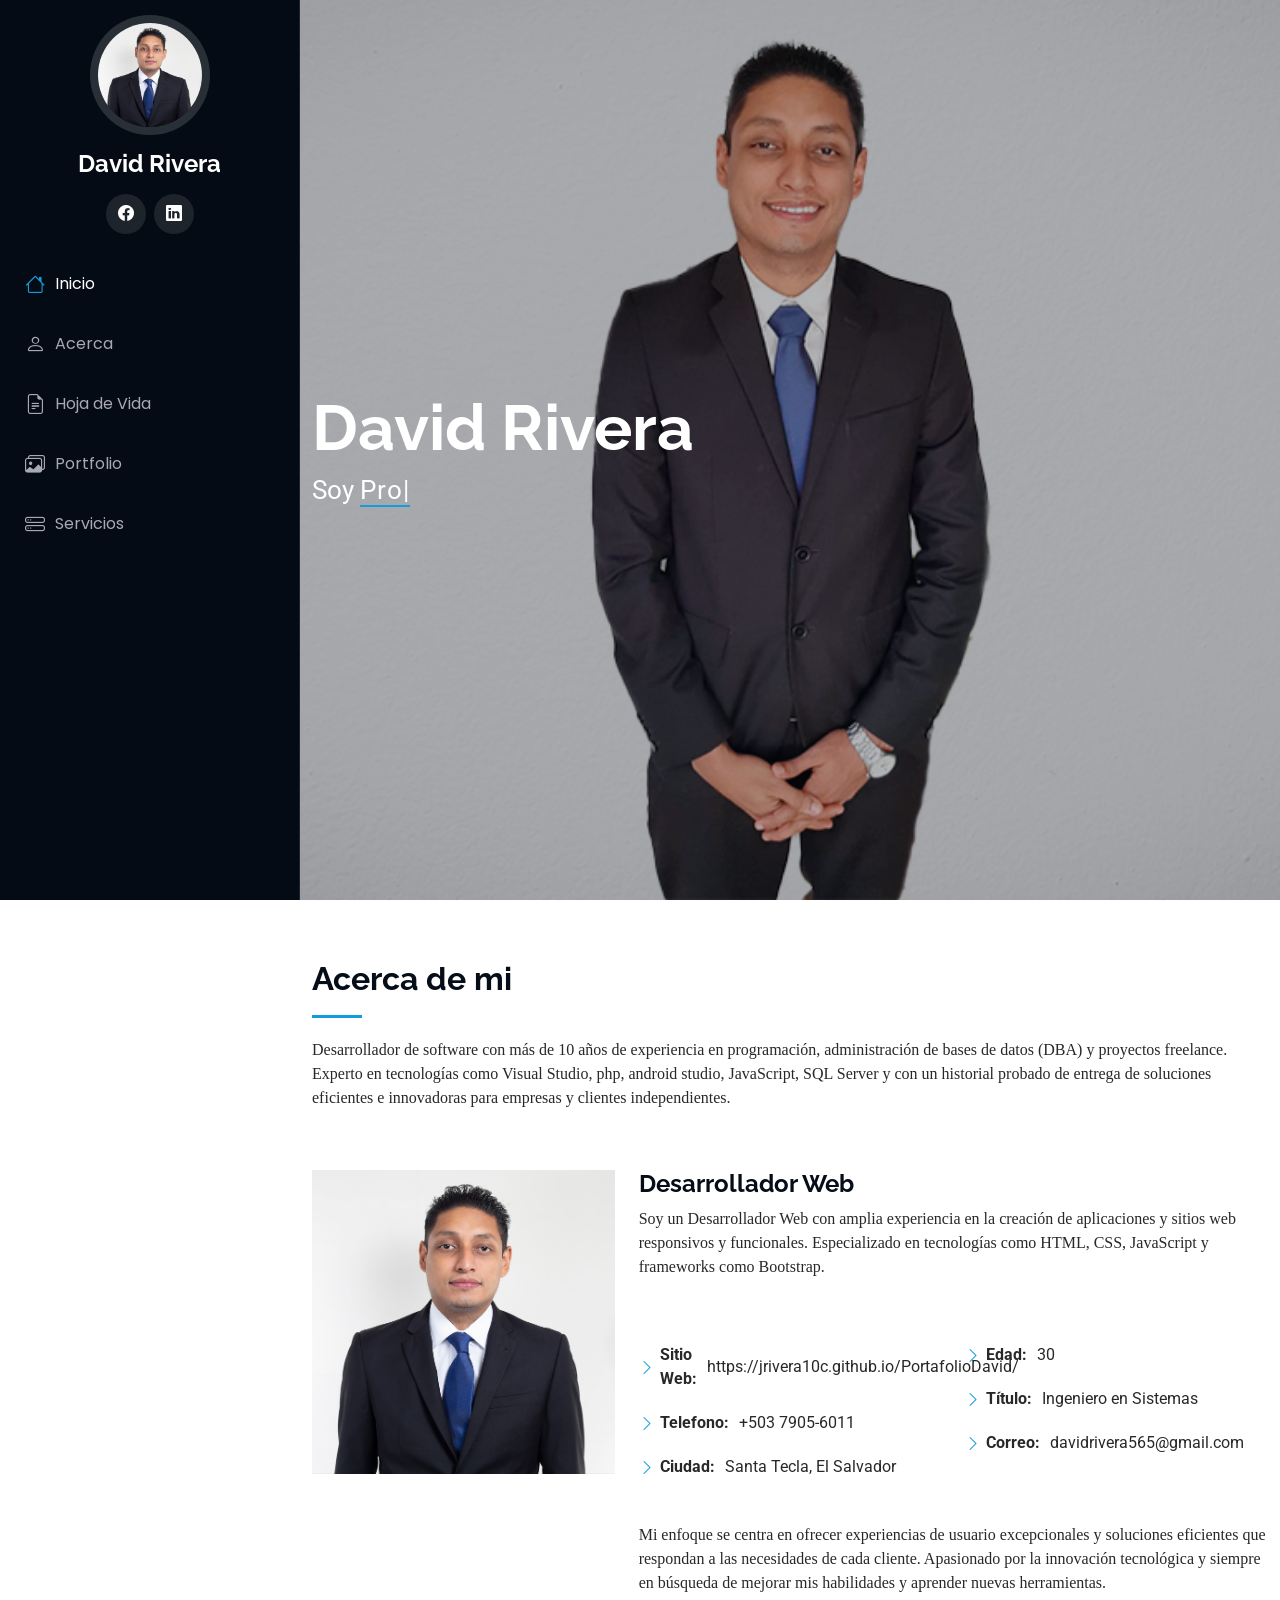
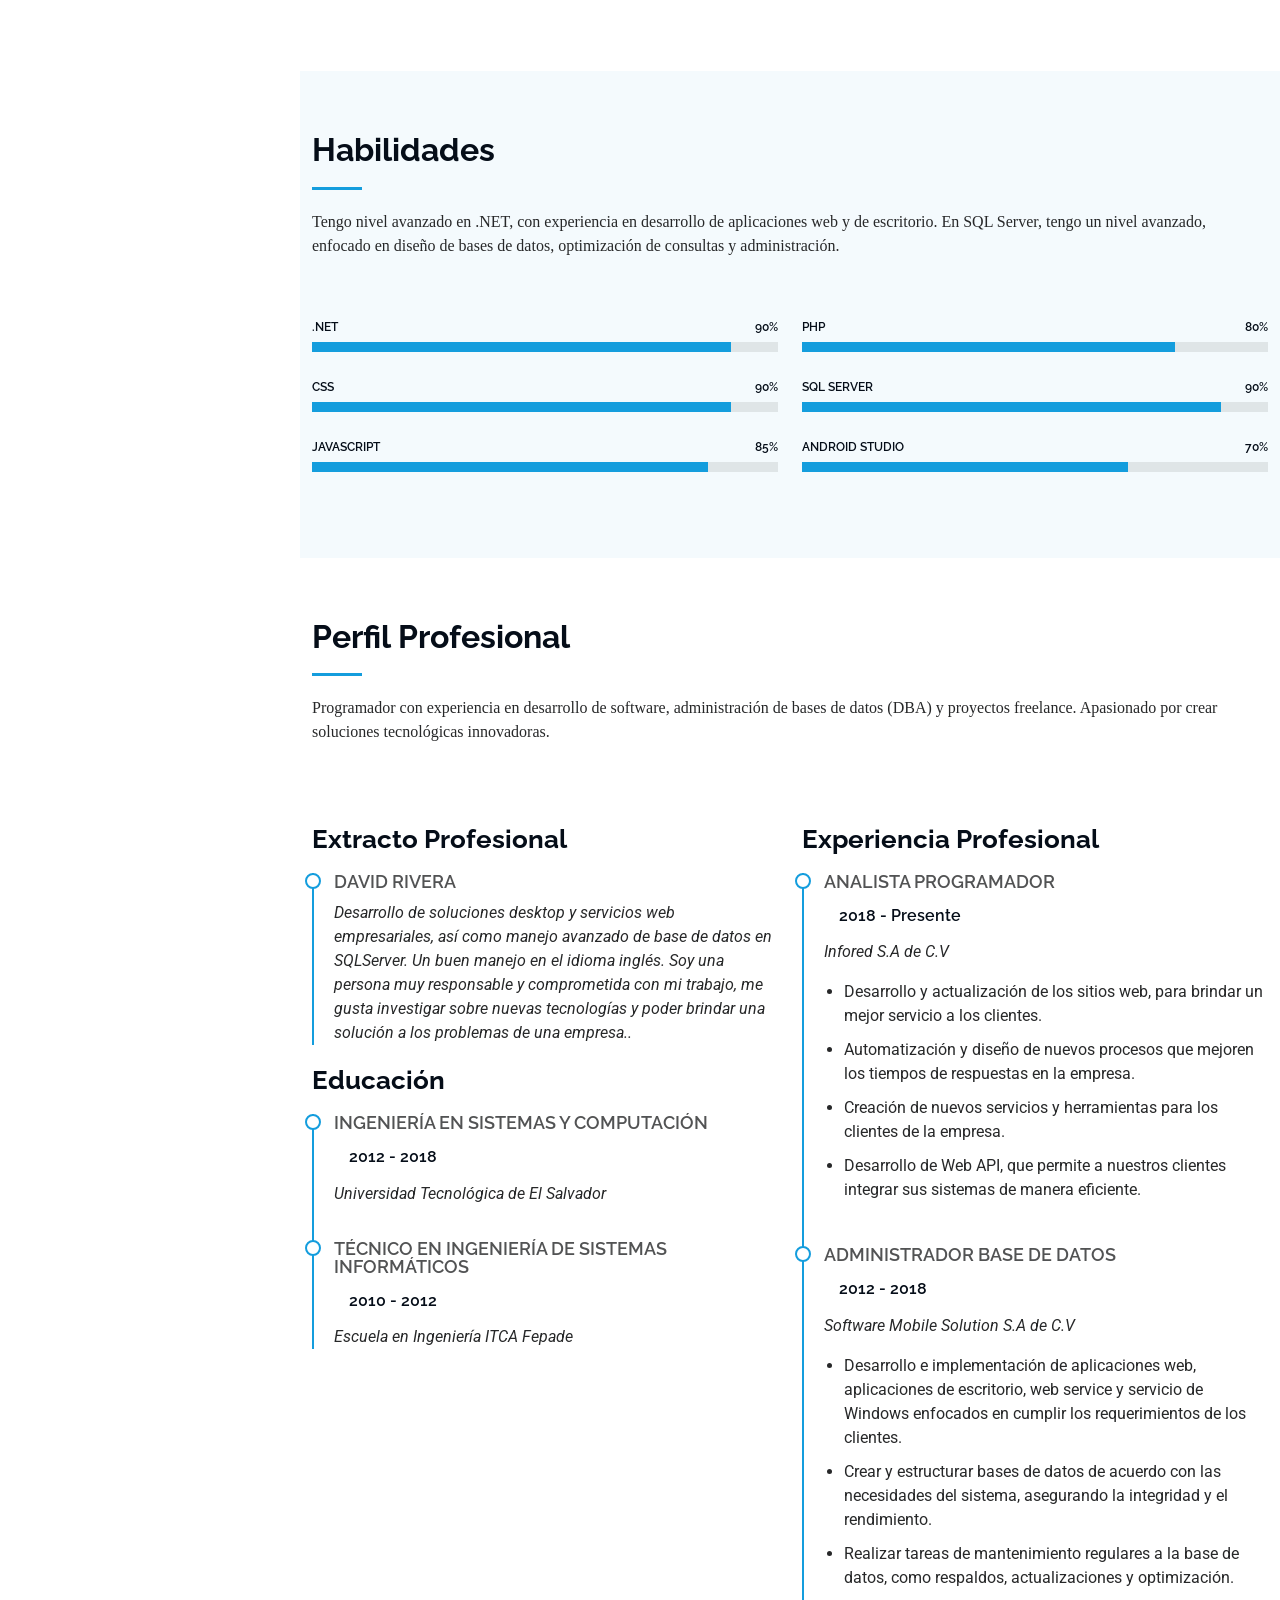
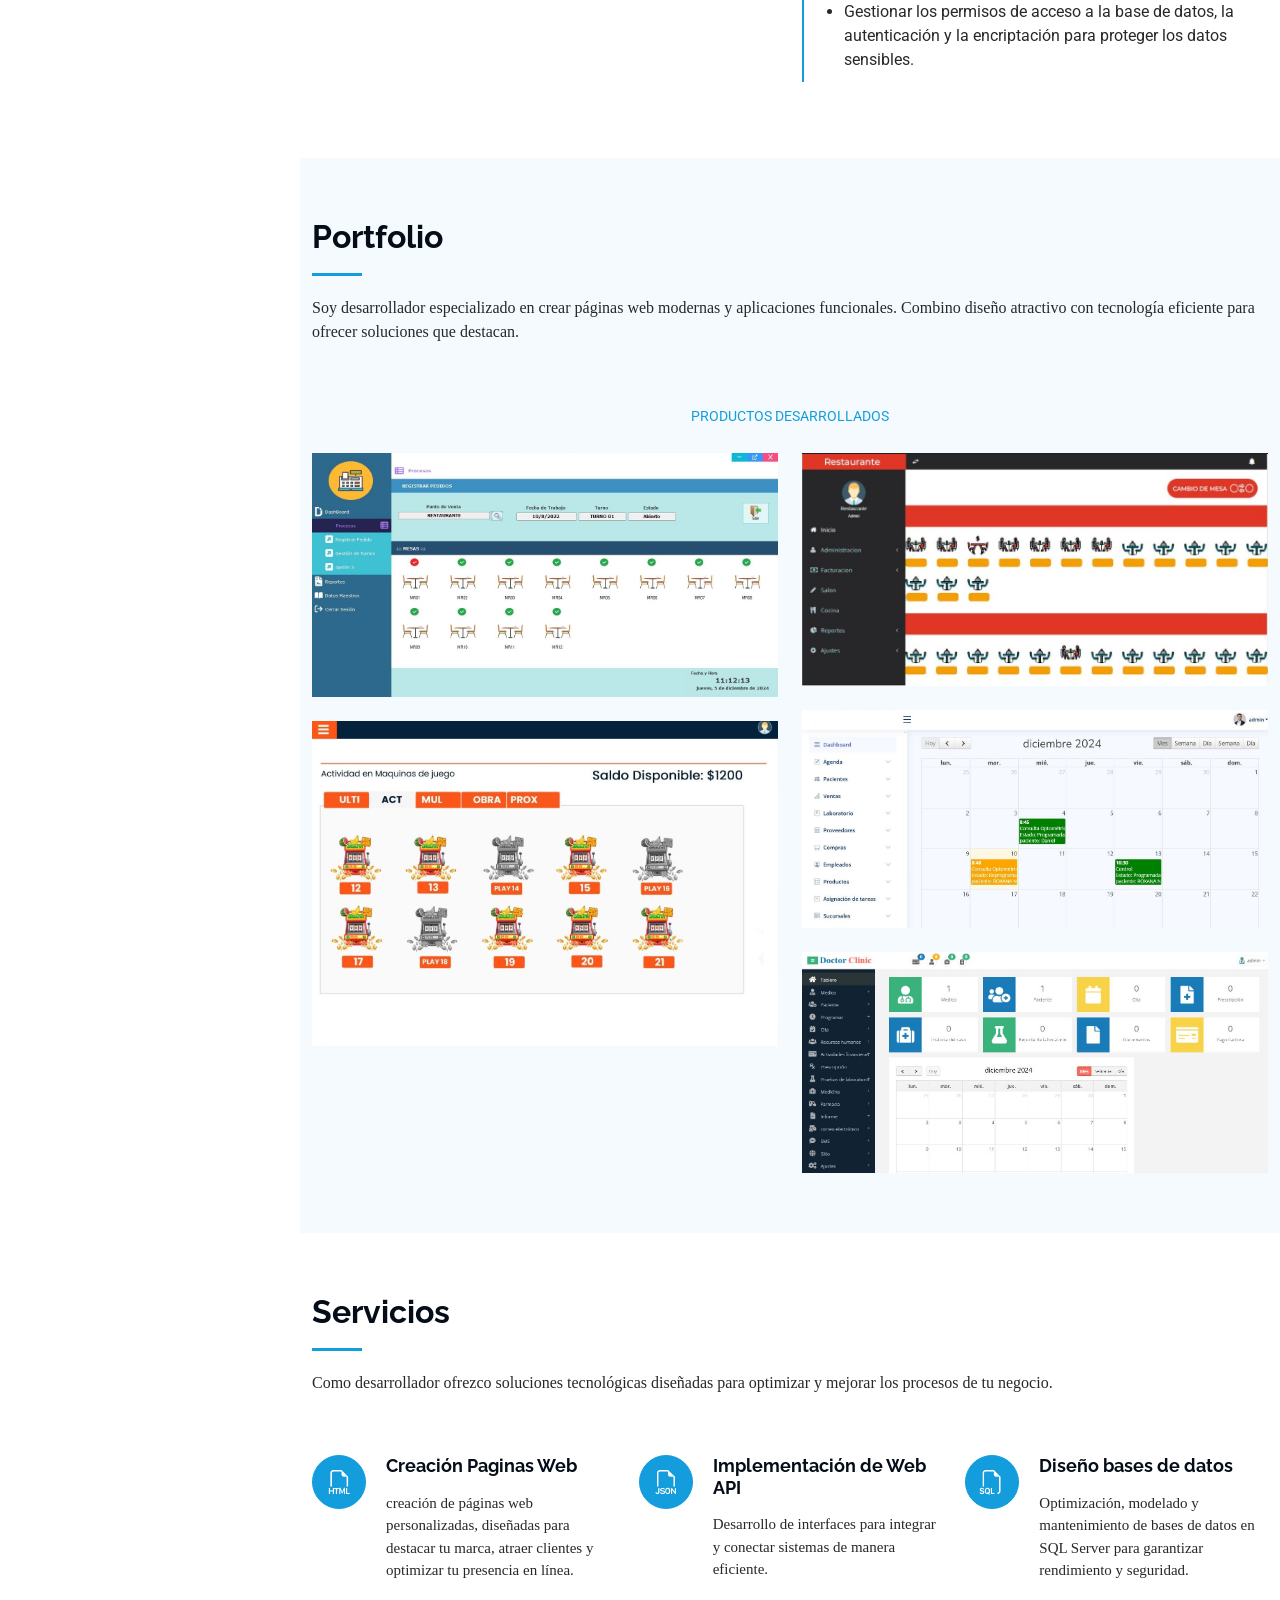
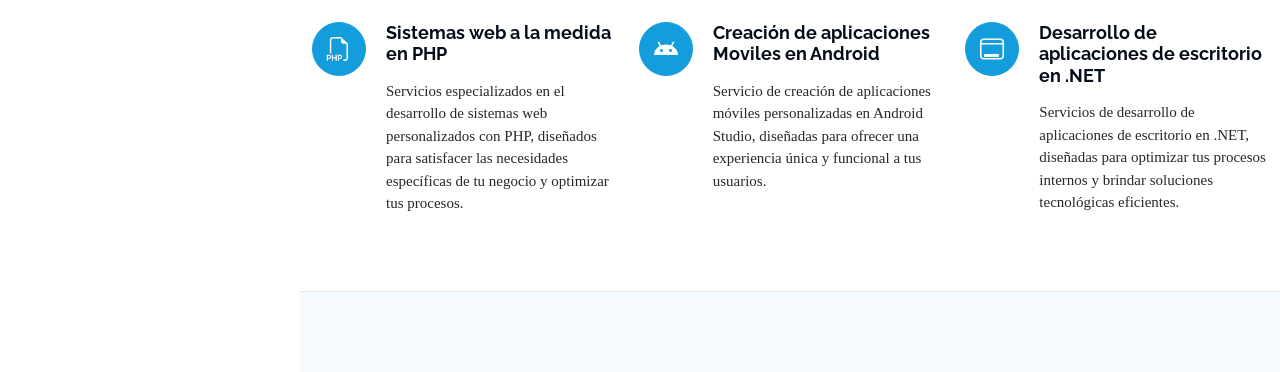
==== index.html @ 99a6f3b1 "nombre sitio web" ====
<!DOCTYPE html>
<html lang="en">

<head>
  <meta charset="utf-8">
  <meta content="width=device-width, initial-scale=1.0" name="viewport">
  <title>Portafolio David</title>
  <meta content="" name="description">
  <meta content="" name="keywords">


  <!-- Fonts -->
  <link href="https://fonts.googleapis.com" rel="preconnect">
  <link href="https://fonts.gstatic.com" rel="preconnect" crossorigin>
  <link href="https://fonts.googleapis.com/css2?family=Roboto:ital,wght@0,100;0,300;0,400;0,500;0,700;0,900;1,100;1,300;1,400;1,500;1,700;1,900&family=Poppins:ital,wght@0,100;0,200;0,300;0,400;0,500;0,600;0,700;0,800;0,900;1,100;1,200;1,300;1,400;1,500;1,600;1,700;1,800;1,900&family=Raleway:ital,wght@0,100;0,200;0,300;0,400;0,500;0,600;0,700;0,800;0,900;1,100;1,200;1,300;1,400;1,500;1,600;1,700;1,800;1,900&display=swap" rel="stylesheet">

  <!-- Vendor CSS Files -->
  <link href="assets/vendor/bootstrap/css/bootstrap.min.css" rel="stylesheet">
  <link href="assets/vendor/bootstrap-icons/bootstrap-icons.css" rel="stylesheet">
  <link href="assets/vendor/aos/aos.css" rel="stylesheet">
  <link href="assets/vendor/glightbox/css/glightbox.min.css" rel="stylesheet">
  <link href="assets/vendor/swiper/swiper-bundle.min.css" rel="stylesheet">

  <!-- Main CSS File -->
  <link href="assets/css/main.css" rel="stylesheet">

  <!-- =======================================================
  * Template Name: iPortfolio
  * Template URL: https://bootstrapmade.com/iportfolio-bootstrap-portfolio-websites-template/
  * Updated: Jun 29 2024 with Bootstrap v5.3.3
  * Author: BootstrapMade.com
  * License: https://bootstrapmade.com/license/
  ======================================================== -->
</head>

<body class="index-page">

  <header id="header" class="header dark-background d-flex flex-column">
    <i class="header-toggle d-xl-none bi bi-list"></i>

    <div class="profile-img">
      <img src="assets/img/my-profile-img.jpg" alt="" class="img-fluid rounded-circle">
    </div>

    <a href="index.html" class="logo d-flex align-items-center justify-content-center">
      <!-- Uncomment the line below if you also wish to use an image logo -->
      <!-- <img src="assets/img/logo.png" alt=""> -->
      <h1 class="sitename">David Rivera</h1>
    </a>

    <div class="social-links text-center">

      <a href="https://www.facebook.com/profile.php?id=61559491891516"  class="facebook" target="_blank"><i class="bi bi-facebook"></i></a>

      <a href="https://www.linkedin.com/in/david-rivera-b46480195/" class="linkedin" target="_blank"><i class="bi bi-linkedin"></i></a>
    </div>

    <nav id="navmenu" class="navmenu">
      <ul>
        <li><a href="#hero" class="active"><i class="bi bi-house navicon"></i>Inicio</a></li>
        <li><a href="#about"><i class="bi bi-person navicon"></i> Acerca</a></li>
        <li><a href="#resume"><i class="bi bi-file-earmark-text navicon"></i> Hoja de Vida</a></li>
        <li><a href="#portfolio"><i class="bi bi-images navicon"></i> Portfolio</a></li>
        <li><a href="#services"><i class="bi bi-hdd-stack navicon"></i> Servicios</a></li>
       <!-- <li class="dropdown"><a href="#"><i class="bi bi-menu-button navicon"></i> <span>Dropdown</span> <i class="bi bi-chevron-down toggle-dropdown"></i></a>-->
      
        </li>

      </ul>
    </nav>

  </header>

  <main class="main">

    <!-- Hero Section -->
    <section id="hero" class="hero section dark-background">

      <img src="assets/img/hero-bg.jpg" alt="" data-aos="fade-in" class="">

      <div class="container" data-aos="fade-up" data-aos-delay="100">
        <h2>David Rivera</h2>
        <p>Soy <span class="typed" data-typed-items="Programador,DBA,Freelancer Experto">Ingeniero de Software </span><span class="typed-cursor typed-cursor--blink" aria-hidden="true"></span><span class="typed-cursor typed-cursor--blink" aria-hidden="true"></span></p>
      </div>

    </section><!-- /Hero Section -->

    <!-- About Section -->
    <section id="about" class="about section">

      <!-- Section Title -->
      <div class="container section-title" data-aos="fade-up">
        <h2>Acerca de mi</h2>
        <p style="font-family:verdana">Desarrollador de software con más de 10 años de experiencia en programación, administración de bases de datos (DBA) y proyectos freelance. Experto en tecnologías como Visual Studio, php, android studio, JavaScript, SQL Server y con un historial probado de entrega de soluciones eficientes e innovadoras para empresas y clientes independientes. </p>
      </div><!-- End Section Title -->

      <div class="container" data-aos="fade-up" data-aos-delay="100">

        <div class="row gy-4 justify-content-center">
          <div class="col-lg-4">
            <img src="assets/img/my-profile-img.jpg" class="img-fluid" alt="">
          </div>
          <div class="col-lg-8 content">
            <h2>Desarrollador Web</h2>
            <p style="font-family:verdana">
              Soy un Desarrollador Web con amplia experiencia en la creación de aplicaciones y sitios web responsivos y funcionales. Especializado en tecnologías como HTML, CSS, JavaScript y frameworks como Bootstrap.
            </p>
            <br>   <br>   
            <div class="row">
              <div class="col-lg-6">
                <ul>
                 
                  <li><i class="bi bi-chevron-right"></i> <strong>Sitio Web:</strong> <span>https://jrivera10c.github.io/PortafolioDavid/</span></li>
                  <li><i class="bi bi-chevron-right"></i> <strong>Telefono:</strong> <span>+503 7905-6011</span></li>
                  <li><i class="bi bi-chevron-right"></i> <strong>Ciudad:</strong> <span>Santa Tecla, El Salvador</span></li>
                </ul>
              </div>
              <div class="col-lg-6">
                <ul>
                  <li><i class="bi bi-chevron-right"></i> <strong>Edad:</strong> <span>30</span></li>
                  <li><i class="bi bi-chevron-right"></i> <strong>Título:</strong> <span>Ingeniero en Sistemas</span></li>
                  <li><i class="bi bi-chevron-right"></i> <strong>Correo:</strong> <span>davidrivera565@gmail.com</span></li>
                
                </ul>
              </div>
            </div>  <br> 
            <p style="font-family:verdana">
              Mi enfoque se centra en ofrecer experiencias de usuario excepcionales y soluciones eficientes que respondan a las necesidades de cada cliente. Apasionado por la innovación tecnológica y siempre en búsqueda de mejorar mis habilidades y aprender nuevas herramientas.
            </p>
          </div>
        </div>

      </div>

    </section><!-- /About Section -->



    <!-- Skills Section -->
    <section id="skills" class="skills section light-background">

      <!-- Section Title -->
      <div class="container section-title" data-aos="fade-up">
        <h2>Habilidades</h2>
        <p style="font-family:verdana">Tengo nivel avanzado en .NET, con experiencia en desarrollo de aplicaciones web y de escritorio. En SQL Server, tengo un nivel avanzado, enfocado en diseño de bases de datos, optimización de consultas y administración.</p>
      </div><!-- End Section Title -->

      <div class="container" data-aos="fade-up" data-aos-delay="100">

        <div class="row skills-content skills-animation">

          <div class="col-lg-6">

            <div class="progress">
              <span class="skill"><span>.Net</span> <i class="val">90%</i></span>
              <div class="progress-bar-wrap">
                <div class="progress-bar" role="progressbar" aria-valuenow="90" aria-valuemin="0" aria-valuemax="100"></div>
              </div>
            </div><!-- End Skills Item -->

            <div class="progress">
              <span class="skill"><span>CSS</span> <i class="val">90%</i></span>
              <div class="progress-bar-wrap">
                <div class="progress-bar" role="progressbar" aria-valuenow="90" aria-valuemin="0" aria-valuemax="100"></div>
              </div>
            </div><!-- End Skills Item -->

            <div class="progress">
              <span class="skill"><span>JavaScript</span> <i class="val">85%</i></span>
              <div class="progress-bar-wrap">
                <div class="progress-bar" role="progressbar" aria-valuenow="85" aria-valuemin="0" aria-valuemax="100"></div>
              </div>
            </div><!-- End Skills Item -->

          </div>

          <div class="col-lg-6">

            <div class="progress">
              <span class="skill"><span>PHP</span> <i class="val">80%</i></span>
              <div class="progress-bar-wrap">
                <div class="progress-bar" role="progressbar" aria-valuenow="80" aria-valuemin="0" aria-valuemax="100"></div>
              </div>
            </div><!-- End Skills Item -->

            <div class="progress">
              <span class="skill"><span>SQL Server</span> <i class="val">90%</i></span>
              <div class="progress-bar-wrap">
                <div class="progress-bar" role="progressbar" aria-valuenow="90" aria-valuemin="0" aria-valuemax="100"></div>
              </div>
            </div><!-- End Skills Item -->

            <div class="progress">
              <span class="skill"><span>Android Studio</span> <i class="val">70%</i></span>
              <div class="progress-bar-wrap">
                <div class="progress-bar" role="progressbar" aria-valuenow="70" aria-valuemin="0" aria-valuemax="100"></div>
              </div>
            </div><!-- End Skills Item -->

          </div>

        </div>

      </div>

    </section><!-- /Skills Section -->

    <!-- Resume Section -->
    <section id="resume" class="resume section">

      <!-- Section Title -->
      <div class="container section-title" data-aos="fade-up">
        <h2>Perfil Profesional</h2>
        <p style="font-family:verdana;">Programador con experiencia en desarrollo de software, administración de bases de datos (DBA) y proyectos freelance. Apasionado por crear soluciones tecnológicas innovadoras.</p>
      </div><!-- End Section Title -->

      <div class="container">

        <div class="row">

          <div class="col-lg-6" data-aos="fade-up" data-aos-delay="100">
            <h3 class="resume-title">Extracto Profesional</h3>

            <div class="resume-item pb-0">
              <h4>David Rivera</h4>
              <p><em>Desarrollo de soluciones desktop y servicios web empresariales, así como manejo avanzado de base de datos en SQLServer. Un buen manejo en el idioma inglés. Soy una persona muy responsable y comprometida con mi trabajo, me gusta investigar sobre nuevas tecnologías y poder brindar una solución a los problemas de una empresa..</em></p>
           
            </div><!-- Edn Resume Item -->

            <h3 class="resume-title">Educación</h3>
            <div class="resume-item">
              <h4>Ingeniería en sistemas y computación </h4>
              <h5>2012 - 2018</h5>
              <p><em>Universidad Tecnológica de El Salvador </em></p>
             
            </div><!-- Edn Resume Item -->

            <div class="resume-item">
              <h4>Técnico en Ingeniería de Sistemas Informáticos </h4>
              <h5>2010 - 2012</h5>
              <p><em> 	Escuela en Ingeniería ITCA Fepade</em></p>

            </div><!-- Edn Resume Item -->

          </div>

          <div class="col-lg-6" data-aos="fade-up" data-aos-delay="200">
            <h3 class="resume-title">Experiencia Profesional</h3>
            <div class="resume-item">
              <h4>Analista programador</h4>
              <h5>2018 - Presente</h5>
              <p><em>Infored S.A de C.V </em></p>
              <ul>
                <li>Desarrollo y actualización de los sitios web, para brindar un mejor servicio a los clientes.</li>
                <li>Automatización y diseño de nuevos procesos que mejoren los tiempos de respuestas en la empresa. </li>
                <li>Creación de nuevos servicios y herramientas para los clientes de la empresa.</li>
                <li>Desarrollo de Web API, que permite a nuestros clientes integrar sus sistemas de manera eficiente.</li>
              </ul>
            </div><!-- Edn Resume Item -->

            <div class="resume-item">
              <h4>Administrador base de datos</h4>
              <h5>2012 - 2018</h5>
              <p><em>Software Mobile Solution S.A de C.V</em></p>
              <ul>
                <li>Desarrollo e implementación de aplicaciones web, aplicaciones de escritorio, web service y servicio de Windows enfocados en cumplir los requerimientos de los clientes. </li>
                <li>Crear y estructurar bases de datos de acuerdo con las necesidades del sistema, asegurando la integridad y el rendimiento.</li>
                <li>Realizar tareas de mantenimiento regulares a la base de datos, como respaldos, actualizaciones y optimización.</li>
                <li>Gestionar los permisos de acceso a la base de datos, la autenticación y la encriptación para proteger los datos sensibles.</li>
              </ul>
            </div><!-- Edn Resume Item -->

          </div>

        </div>

      </div>

    </section><!-- /Resume Section -->

    <!-- Portfolio Section -->
    <section id="portfolio" class="portfolio section light-background">

      <!-- Section Title -->
      <div class="container section-title" data-aos="fade-up">
        <h2>Portfolio</h2>
        <p style="font-family:verdana;">Soy desarrollador especializado en crear páginas web modernas y aplicaciones funcionales. Combino diseño atractivo con tecnología eficiente para ofrecer soluciones que destacan.</p>
      </div><!-- End Section Title -->

      <div class="container">

        <div class="isotope-layout" data-default-filter="*" data-layout="masonry" data-sort="original-order">

          <ul class="portfolio-filters isotope-filters" data-aos="fade-up" data-aos-delay="100">
            <li data-filter="*" class="filter-active">Productos Desarrollados</li>
      
            <!--<li data-filter=".filter-product">Product</li>
            <li data-filter=".filter-branding">Branding</li>
            <li data-filter=".filter-books">Books</li>-->
          </ul><!-- End Portfolio Filters -->

          <div class="row gy-4 isotope-container" data-aos="fade-up" data-aos-delay="200">

            <div class="col-lg-6 col-md-6 portfolio-item isotope-item filter-app">
              <div class="portfolio-content h-100">
                <img src="assets/img/portfolio/punto.jpg" class="img-fluid" alt="">
                <div class="portfolio-info">
                  <h4>Sistema Escritorio Punto de Venta</h4>
                  <p>Agiliza tus ventas, controla pagos y genera reportes en tiempo real, mejorando la eficiencia del negocio</p>
                  <a href="assets/img/portfolio/punto.jpg" title="Sistema Punto de venta" data-gallery="portfolio-gallery-app" class="glightbox preview-link"><i class="bi bi-zoom-in"></i></a>
                
                </div>
              </div>
            </div><!-- End Portfolio Item -->

            <div class="col-lg-6 col-md-6 portfolio-item isotope-item filter-product">
              <div class="portfolio-content h-100">
                <img src="assets/img/portfolio/restaurante.JPG" class="img-fluid" alt="">
                <div class="portfolio-info">
                  <h4>Sistema Web Restaurante</h4>
                  <p>Gestiona órdenes, mesas, inventarios y pagos en tiempo real.</p>
                  <a href="assets/img/portfolio/restaurante.JPG" title="Restaurante" data-gallery="portfolio-gallery-product" class="glightbox preview-link"><i class="bi bi-zoom-in"></i></a>
                 
                </div>
              </div>
            </div><!-- End Portfolio Item -->

            <div class="col-lg-6 col-md-6 portfolio-item isotope-item filter-branding">
              <div class="portfolio-content h-100">
                <img src="assets/img/portfolio/productos-lentes.jpg" class="img-fluid" alt="">
                <div class="portfolio-info">
                  <h4>Sistema web Optica</h4>
                  <p>Administra clientes, citas, productos, inventario y ventas, todo en una plataforma intuitiva y eficiente</p>
                  <a href="assets/img/portfolio/productos-lentes.jpg" title="Optica" data-gallery="portfolio-gallery-branding" class="glightbox preview-link"><i class="bi bi-zoom-in"></i></a>
                 
                </div>
              </div>
            </div><!-- End Portfolio Item -->

            <div class="col-lg-6 col-md-6 portfolio-item isotope-item filter-books">
              <div class="portfolio-content h-100">
                <img src="assets/img/portfolio/casino.jpeg" class="img-fluid" alt="">
                <div class="portfolio-info">
                  <h4>Sistema web Casino</h4>
                  <p>Gestiona juegos, usuarios, pagos y reportes en tiempo real</p>
                  <a href="assets/img/portfolio/casino.jpeg" title="Casino" data-gallery="portfolio-gallery-book" class="glightbox preview-link"><i class="bi bi-zoom-in"></i></a>
                 
                </div>
              </div>
            </div><!-- End Portfolio Item -->



         

    
			
			
			
            <div class="col-lg-6 col-md-6 portfolio-item isotope-item filter-books">
              <div class="portfolio-content h-100">
                <img src="assets/img/portfolio/Clinica.JPG" class="img-fluid" alt="">
                <div class="portfolio-info">
                  <h4>Sistema web Citas Clinicas</h4>
                  <p>organiza citas, historiales médicos, facturación e inventarios, todo en una plataforma segura y accesible.</p>
                  <a href="assets/img/portfolio/Clinica.JPG" title="Clinica" data-gallery="portfolio-gallery-book" class="glightbox preview-link"><i class="bi bi-zoom-in"></i></a>
                 
                </div>
              </div>
            </div><!-- End Portfolio Item -->



           

          </div><!-- End Portfolio Container -->

        </div>

      </div>

    </section><!-- /Portfolio Section -->

    <!-- Services Section -->
    <section id="services" class="services section">

      <!-- Section Title -->
      <div class="container section-title" data-aos="fade-up">
        <h2>Servicios</h2>
        <p style="font-family:verdana">Como desarrollador ofrezco soluciones tecnológicas diseñadas para optimizar y mejorar los procesos de tu negocio.</p>
      </div><!-- End Section Title -->

      <div class="container">

        <div class="row gy-4">

          <div class="col-lg-4 col-md-6 service-item d-flex" data-aos="fade-up" data-aos-delay="100">
            <div class="icon flex-shrink-0"><i class="bi bi-filetype-html"></i></div>
            <div>
              <h4 class="title"><a href="service-details.html" class="stretched-link">Creación Paginas Web</a></h4>
              <p style="font-family:verdana; font-size:15px;" >creación de páginas web personalizadas, diseñadas para destacar tu marca, atraer clientes y optimizar tu presencia en línea.</p>
            </div>
          </div>
          <!-- End Service Item -->

          <div class="col-lg-4 col-md-6 service-item d-flex" data-aos="fade-up" data-aos-delay="200">
            <div class="icon flex-shrink-0"><i class="bi bi-filetype-json"></i></div>
            <div>
              <h4 class="title"><a href="service-details.html" class="stretched-link">Implementación de Web API</a></h4>
              <p style="font-family:verdana; font-size:15px;"> Desarrollo de interfaces para integrar y conectar sistemas de manera eficiente.</p>
            </div>
          </div><!-- End Service Item -->

          <div class="col-lg-4 col-md-6 service-item d-flex" data-aos="fade-up" data-aos-delay="300">
            <div class="icon flex-shrink-0"><i class="bi bi-filetype-sql"></i></div>
            <div>
              <h4 class="title"><a href="service-details.html" class="stretched-link">Diseño bases de datos</a></h4>
              <p style="font-family:verdana; font-size:15px;">Optimización, modelado y mantenimiento de bases de datos en SQL Server para garantizar rendimiento y seguridad.</p>
            </div>
          </div><!-- End Service Item -->

          <div class="col-lg-4 col-md-6 service-item d-flex" data-aos="fade-up" data-aos-delay="400">
            <div class="icon flex-shrink-0"><i class="bi bi-filetype-php"></i></div>
            <div>
              <h4 class="title"><a href="service-details.html" class="stretched-link">Sistemas web a la medida en PHP</a></h4>
              <p style="font-family:verdana; font-size:15px;">Servicios especializados en el desarrollo de sistemas web personalizados con PHP, diseñados para satisfacer las necesidades específicas de tu negocio y optimizar tus procesos.</p>
            </div>
          </div><!-- End Service Item -->

          <div class="col-lg-4 col-md-6 service-item d-flex" data-aos="fade-up" data-aos-delay="500">
            <div class="icon flex-shrink-0"><i class="bi bi-android"></i></div>
            <div>
              <h4 class="title"><a href="service-details.html" class="stretched-link">Creación de aplicaciones Moviles en Android</a></h4>
              <p style="font-family:verdana; font-size:15px;">Servicio de creación de aplicaciones móviles personalizadas en Android Studio, diseñadas para ofrecer una experiencia única y funcional a tus usuarios.</p>
            </div>
          </div><!-- End Service Item -->

          <div class="col-lg-4 col-md-6 service-item d-flex" data-aos="fade-up" data-aos-delay="600">
            <div class="icon flex-shrink-0"><i class="bi bi-window-desktop"></i></div>
            <div>
              <h4 class="title"><a href="service-details.html" class="stretched-link">Desarrollo de aplicaciones de escritorio en .NET</a></h4>
              <p style="font-family:verdana; font-size:15px;">Servicios de desarrollo de aplicaciones de escritorio en .NET, diseñadas para optimizar tus procesos internos y brindar soluciones tecnológicas eficientes.</p>
            </div>
          </div><!-- End Service Item -->

        </div>

      </div>

    </section><!-- /Services Section -->

  

   

  </main>

  <footer id="footer" class="footer position-relative light-background">
<!-- 
    <div class="container">
      <div class="copyright text-center ">
        <p>© <span>Copyright</span> <strong class="px-1 sitename">iPortfolio</strong> <span>All Rights Reserved</span></p>
      </div>
      <div class="credits">
        <!-- All the links in the footer should remain intact. -->
        <!-- You can delete the links only if you've purchased the pro version. -->
        <!-- Licensing information: https://bootstrapmade.com/license/ -->
        <!-- Purchase the pro version with working PHP/AJAX contact form: [buy-url] -->
      <!--   Designed by <a href="https://bootstrapmade.com/">BootstrapMade</a> Distributed by <a href="https://themewagon.com">ThemeWagon</a>
      </div>
    </div>

  </footer> -->

  <!-- Scroll Top -->
  <a href="#" id="scroll-top" class="scroll-top d-flex align-items-center justify-content-center"><i class="bi bi-arrow-up-short"></i></a>

  <!-- Preloader -->
  <div id="preloader"></div>

  <!-- Vendor JS Files -->
  <script src="assets/vendor/bootstrap/js/bootstrap.bundle.min.js"></script>
  <script src="assets/vendor/php-email-form/validate.js"></script>
  <script src="assets/vendor/aos/aos.js"></script>
  <script src="assets/vendor/typed.js/typed.umd.js"></script>
  <script src="assets/vendor/purecounter/purecounter_vanilla.js"></script>
  <script src="assets/vendor/waypoints/noframework.waypoints.js"></script>
  <script src="assets/vendor/glightbox/js/glightbox.min.js"></script>
  <script src="assets/vendor/imagesloaded/imagesloaded.pkgd.min.js"></script>
  <script src="assets/vendor/isotope-layout/isotope.pkgd.min.js"></script>
  <script src="assets/vendor/swiper/swiper-bundle.min.js"></script>

  <!-- Main JS File -->
  <script src="assets/js/main.js"></script>

</body>

</html>
---- assets/css/main.css ----
/**
* Template Name: iPortfolio
* Template URL: https://bootstrapmade.com/iportfolio-bootstrap-portfolio-websites-template/
* Updated: Jun 29 2024 with Bootstrap v5.3.3
* Author: BootstrapMade.com
* License: https://bootstrapmade.com/license/
*/

/*--------------------------------------------------------------
# Font & Color Variables
# Help: https://bootstrapmade.com/color-system/
--------------------------------------------------------------*/
/* Fonts */
:root {
  --default-font: "Roboto",  system-ui, -apple-system, "Segoe UI", Roboto, "Helvetica Neue", Arial, "Noto Sans", "Liberation Sans", sans-serif, "Apple Color Emoji", "Segoe UI Emoji", "Segoe UI Symbol", "Noto Color Emoji";
  --heading-font: "Raleway",  sans-serif;
  --nav-font: "Poppins",  sans-serif;
}

/* Global Colors - The following color variables are used throughout the website. Updating them here will change the color scheme of the entire website */
:root { 
  --background-color: #ffffff; /* Background color for the entire website, including individual sections */
  --default-color: #272829; /* Default color used for the majority of the text content across the entire website */
  --heading-color: #050d18; /* Color for headings, subheadings and title throughout the website */
  --accent-color: #149ddd; /* Accent color that represents your brand on the website. It's used for buttons, links, and other elements that need to stand out */
  --surface-color: #ffffff; /* The surface color is used as a background of boxed elements within sections, such as cards, icon boxes, or other elements that require a visual separation from the global background. */
  --contrast-color: #ffffff; /* Contrast color for text, ensuring readability against backgrounds of accent, heading, or default colors. */
}

/* Nav Menu Colors - The following color variables are used specifically for the navigation menu. They are separate from the global colors to allow for more customization options */
:root {
  --nav-color: #a8a9b4;  /* The default color of the main navmenu links */
  --nav-hover-color: #ffffff; /* Applied to main navmenu links when they are hovered over or active */
  --nav-mobile-background-color: #040b14; /* Used as the background color for mobile navigation menu */
  --nav-dropdown-background-color: #040b14; /* Used as the background color for dropdown items that appear when hovering over primary navigation items */
  --nav-dropdown-color: #a8a9b4; /* Used for navigation links of the dropdown items in the navigation menu. */
  --nav-dropdown-hover-color: #ffffff; /* Similar to --nav-hover-color, this color is applied to dropdown navigation links when they are hovered over. */
}

/* Color Presets - These classes override global colors when applied to any section or element, providing reuse of the sam color scheme. */

.light-background {
  --background-color: #f4fafd;
  --surface-color: #ffffff;
}

.dark-background {
  --background-color: #040b14;
  --default-color: #ffffff;
  --heading-color: #ffffff;
  --surface-color: #151f2b;
  --contrast-color: #ffffff;
}

/* Smooth scroll */
:root {
  scroll-behavior: smooth;
}

/*--------------------------------------------------------------
# General Styling & Shared Classes
--------------------------------------------------------------*/
body {
  color: var(--default-color);
  background-color: var(--background-color);
  font-family: var(--default-font);
}

a {
  color: var(--accent-color);
  text-decoration: none;
  transition: 0.3s;
}

a:hover {
  color: color-mix(in srgb, var(--accent-color), transparent 25%);
  text-decoration: none;
}

h1,
h2,
h3,
h4,
h5,
h6 {
  color: var(--heading-color);
  font-family: var(--heading-font);
}

/* PHP Email Form Messages
------------------------------*/
.php-email-form .error-message {
  display: none;
  background: #df1529;
  color: #ffffff;
  text-align: left;
  padding: 15px;
  margin-bottom: 24px;
  font-weight: 600;
}

.php-email-form .sent-message {
  display: none;
  color: #ffffff;
  background: #059652;
  text-align: center;
  padding: 15px;
  margin-bottom: 24px;
  font-weight: 600;
}

.php-email-form .loading {
  display: none;
  background: var(--surface-color);
  text-align: center;
  padding: 15px;
  margin-bottom: 24px;
}

.php-email-form .loading:before {
  content: "";
  display: inline-block;
  border-radius: 50%;
  width: 24px;
  height: 24px;
  margin: 0 10px -6px 0;
  border: 3px solid var(--accent-color);
  border-top-color: var(--surface-color);
  animation: php-email-form-loading 1s linear infinite;
}

@keyframes php-email-form-loading {
  0% {
    transform: rotate(0deg);
  }

  100% {
    transform: rotate(360deg);
  }
}

/*--------------------------------------------------------------
# Global Header
--------------------------------------------------------------*/
.header {
  color: var(--default-color);
  background-color: var(--background-color);
  position: fixed;
  top: 0;
  left: 0;
  bottom: 0;
  padding: 0 15px;
  width: 300px;
  transition: all ease-in-out 0.3s;
  overflow-y: auto;
  z-index: 997;
  border-right: 1px solid color-mix(in srgb, var(--default-color), transparent 90%);
}

.header .profile-img img {
  margin: 15px auto;
  display: block;
  width: 120px;
  border: 8px solid color-mix(in srgb, var(--default-color), transparent 85%);
}

.header .logo {
  line-height: 1;
  margin-bottom: 15px;
}

.header .logo img {
  max-height: 32px;
  margin-right: 8px;
}

.header .logo h1 {
  font-size: 24px;
  margin: 0;
  font-weight: 700;
  color: var(--heading-color);
}

.header .social-links {
  margin: 0 0 20px 0;
}

.header .social-links a {
  font-size: 16px;
  display: inline-flex;
  align-items: center;
  justify-content: center;
  background: color-mix(in srgb, var(--default-color), transparent 90%);
  color: var(--default-color);
  margin: 0 2px;
  border-radius: 50%;
  text-align: center;
  width: 40px;
  height: 40px;
  transition: 0.3s;
}

.header .social-links a:hover {
  color: var(--contrast-color);
  background: var(--accent-color);
}

@media (min-width: 1200px) {

  .header~main,
  .header~#footer {
    margin-left: 300px;
  }
}

@media (max-width: 1199px) {
  .header {
    left: -100%;
  }
}

.header.header-show {
  left: 0;
}

.header .header-toggle {
  color: var(--contrast-color);
  background-color: var(--accent-color);
  font-size: 22px;
  display: flex;
  align-items: center;
  justify-content: center;
  width: 40px;
  height: 40px;
  border-radius: 50%;
  cursor: pointer;
  position: fixed;
  top: 15px;
  right: 15px;
  z-index: 9999;
  transition: background-color 0.3s;
}

.header .header-toggle:hover {
  color: var(--contrast-color);
  background-color: color-mix(in srgb, var(--accent-color) 90%, white 15%);
}

/*--------------------------------------------------------------
# Navigation Menu
--------------------------------------------------------------*/
.mobile-nav-toggle {
  display: none;
}

.navmenu {
  padding: 0;
  z-index: 9997;
}

.navmenu ul {
  list-style: none;
  padding: 0 0 20px 0;
  margin: 0;
}

.navmenu a,
.navmenu a:focus {
  color: var(--nav-color);
  padding: 15px 10px;
  font-family: var(--nav-font);
  font-size: 16px;
  font-weight: 400;
  display: flex;
  align-items: center;
  white-space: nowrap;
  transition: 0.3s;
  width: 100%;
}

.navmenu a .navicon,
.navmenu a:focus .navicon {
  font-size: 20px;
  margin-right: 10px;
}

.navmenu a .toggle-dropdown,
.navmenu a:focus .toggle-dropdown {
  font-size: 12px;
  line-height: 0;
  margin-left: auto;
  width: 30px;
  height: 30px;
  display: flex;
  align-items: center;
  justify-content: center;
  border-radius: 50%;
  transition: 0.3s;
  flex-shrink: 0;
  background-color: color-mix(in srgb, var(--accent-color), transparent 90%);
}

.navmenu a .toggle-dropdown:hover,
.navmenu a:focus .toggle-dropdown:hover {
  background-color: var(--accent-color);
  color: var(--contrast-color);
}

.navmenu a:hover,
.navmenu .active,
.navmenu .active:focus {
  color: var(--nav-hover-color);
}

.navmenu a:hover .navicon,
.navmenu .active .navicon,
.navmenu .active:focus .navicon {
  color: var(--accent-color);
}

.navmenu .active .toggle-dropdown,
.navmenu .active:focus .toggle-dropdown {
  background-color: var(--accent-color);
  color: var(--contrast-color);
  transform: rotate(180deg);
}

.navmenu .dropdown {
  display: block;
}

.navmenu .dropdown a,
.navmenu .dropdown a:focus {
  color: --nav-dropdown-color;
}

.navmenu .dropdown a:hover,
.navmenu .dropdown .active,
.navmenu .dropdown .active:focus {
  color: var(--nav-dropdown-hover-color);
}

.navmenu .dropdown ul {
  position: static;
  display: none;
  z-index: 99;
  padding: 5px 10px;
  margin: 5px 10px;
  background-color: var(--nav-dropdown-background-color);
  border: 1px solid color-mix(in srgb, var(--default-color), transparent 90%);
  box-shadow: none;
  transition: all 0.5s ease-in-out;
}

.navmenu .dropdown ul ul {
  background-color: rgba(33, 37, 41, 0.1);
}

.navmenu .dropdown>.dropdown-active {
  display: block;
  background-color: rgba(33, 37, 41, 0.03);
}

/*--------------------------------------------------------------
# Global Footer
--------------------------------------------------------------*/
.footer {
  color: var(--default-color);
  background-color: var(--background-color);
  font-size: 14px;
  padding: 40px 0;
  position: relative;
  border-top: 1px solid color-mix(in srgb, var(--default-color), transparent 90%);
}

.footer .copyright p {
  margin-bottom: 0;
}

.footer .credits {
  margin-top: 4px;
  font-size: 13px;
  text-align: center;
}

/*--------------------------------------------------------------
# Preloader
--------------------------------------------------------------*/
#preloader {
  position: fixed;
  inset: 0;
  z-index: 999999;
  overflow: hidden;
  background: var(--background-color);
  transition: all 0.6s ease-out;
}

#preloader:before {
  content: "";
  position: fixed;
  top: calc(50% - 30px);
  left: calc(50% - 30px);
  border: 6px solid #ffffff;
  border-color: var(--accent-color) transparent var(--accent-color) transparent;
  border-radius: 50%;
  width: 60px;
  height: 60px;
  animation: animate-preloader 1.5s linear infinite;
}

@keyframes animate-preloader {
  0% {
    transform: rotate(0deg);
  }

  100% {
    transform: rotate(360deg);
  }
}

/*--------------------------------------------------------------
# Scroll Top Button
--------------------------------------------------------------*/
.scroll-top {
  position: fixed;
  visibility: hidden;
  opacity: 0;
  right: 15px;
  bottom: -15px;
  z-index: 99999;
  background-color: var(--accent-color);
  width: 44px;
  height: 44px;
  border-radius: 50px;
  transition: all 0.4s;
}

.scroll-top i {
  font-size: 24px;
  color: var(--contrast-color);
  line-height: 0;
}

.scroll-top:hover {
  background-color: color-mix(in srgb, var(--accent-color), transparent 20%);
  color: var(--contrast-color);
}

.scroll-top.active {
  visibility: visible;
  opacity: 1;
  bottom: 15px;
}

/*--------------------------------------------------------------
# Disable aos animation delay on mobile devices
--------------------------------------------------------------*/
@media screen and (max-width: 768px) {
  [data-aos-delay] {
    transition-delay: 0 !important;
  }
}

/*--------------------------------------------------------------
# Global Page Titles & Breadcrumbs
--------------------------------------------------------------*/
.page-title {
  color: var(--default-color);
  background-color: var(--background-color);
  padding: 25px 0;
  position: relative;
}

.page-title h1 {
  font-size: 24px;
  font-weight: 700;
}

.page-title .breadcrumbs ol {
  display: flex;
  flex-wrap: wrap;
  list-style: none;
  padding: 0;
  margin: 0;
  font-size: 14px;
  font-weight: 400;
}

.page-title .breadcrumbs ol li+li {
  padding-left: 10px;
}

.page-title .breadcrumbs ol li+li::before {
  content: "/";
  display: inline-block;
  padding-right: 10px;
  color: color-mix(in srgb, var(--default-color), transparent 70%);
}

/*--------------------------------------------------------------
# Global Sections
--------------------------------------------------------------*/
section,
.section {
  color: var(--default-color);
  background-color: var(--background-color);
  padding: 60px 0;
  overflow: clip;
}

/*--------------------------------------------------------------
# Global Section Titles
--------------------------------------------------------------*/
.section-title {
  padding-bottom: 60px;
  position: relative;
}

.section-title h2 {
  font-size: 32px;
  font-weight: 700;
  margin-bottom: 20px;
  padding-bottom: 20px;
  position: relative;
}

.section-title h2:after {
  content: "";
  position: absolute;
  display: block;
  width: 50px;
  height: 3px;
  background: var(--accent-color);
  left: 0;
  bottom: 0;
}

.section-title p {
  margin-bottom: 0;
}

/*--------------------------------------------------------------
# Hero Section
--------------------------------------------------------------*/
.hero {
  width: 100%;
  min-height: 100vh;
  position: relative;
  padding: 80px 0;
  display: flex;
  align-items: center;
  justify-content: center;
}

.hero img {
  position: absolute;
  inset: 0;
  display: block;
  width: 100%;
  height: 100%;
  object-fit: cover;
  z-index: 1;
}

.hero:before {
  content: "";
  background: color-mix(in srgb, var(--background-color), transparent 70%);
  position: absolute;
  inset: 0;
  z-index: 2;
}

.hero .container {
  position: relative;
  z-index: 3;
}

.hero h2 {
  margin: 0;
  font-size: 64px;
  font-weight: 700;
}

.hero p {
  margin: 5px 0 0 0;
  font-size: 26px;
}

.hero p span {
  letter-spacing: 1px;
  border-bottom: 2px solid var(--accent-color);
}

.hero .social-links {
  margin-top: 25px;
}

.hero .social-links a {
  font-size: 24px;
  display: inline-block;
  color: color-mix(in srgb, var(--default-color), transparent 50%);
  line-height: 1;
  margin-right: 20px;
  transition: 0.3s;
}

.hero .social-links a:hover {
  color: var(--accent-color);
}

@media (max-width: 768px) {
  .hero h2 {
    font-size: 32px;
  }

  .hero p {
    font-size: 20px;
  }
}

/*--------------------------------------------------------------
# About Section
--------------------------------------------------------------*/
.about .content h2 {
  font-weight: 700;
  font-size: 24px;
}

.about .content ul {
  list-style: none;
  padding: 0;
}

.about .content ul li {
  margin-bottom: 20px;
  display: flex;
  align-items: center;
}

.about .content ul strong {
  margin-right: 10px;
}

.about .content ul i {
  font-size: 16px;
  margin-right: 5px;
  color: var(--accent-color);
  line-height: 0;
}

/*--------------------------------------------------------------
# Stats Section
--------------------------------------------------------------*/
.stats .stats-item {
  padding: 30px;
  width: 100%;
}

.stats .stats-item i {
  color: var(--accent-color);
  display: block;
  font-size: 44px;
  float: left;
  line-height: 0;
}

.stats .stats-item .purecounter {
  color: var(--heading-color);
  font-size: 48px;
  line-height: 40px;
  display: block;
  font-weight: 700;
  margin-left: 60px;
}

.stats .stats-item p {
  color: color-mix(in srgb, var(--default-color), transparent 40%);
  padding: 15px 0 0 0;
  margin: 0 0 0 60px;
  font-family: var(--heading-font);
  font-size: 14px;
}

/*--------------------------------------------------------------
# Skills Section
--------------------------------------------------------------*/
.skills .progress {
  height: 60px;
  display: block;
  background: none;
  border-radius: 0;
}

.skills .progress .skill {
  color: var(--heading-color);
  padding: 0;
  margin: 0 0 6px 0;
  text-transform: uppercase;
  display: block;
  font-weight: 600;
  font-family: var(--heading-font);
}

.skills .progress .skill .val {
  float: right;
  font-style: normal;
}

.skills .progress-bar-wrap {
  background: color-mix(in srgb, var(--default-color), transparent 90%);
  height: 10px;
}

.skills .progress-bar {
  width: 1px;
  height: 10px;
  transition: 0.9s;
  background-color: var(--accent-color);
}

/*--------------------------------------------------------------
# Resume Section
--------------------------------------------------------------*/
.resume .resume-title {
  color: var(--heading-color);
  font-size: 26px;
  font-weight: 700;
  margin-top: 20px;
  margin-bottom: 20px;
}

.resume .resume-item {
  padding: 0 0 20px 20px;
  margin-top: -2px;
  border-left: 2px solid var(--accent-color);
  position: relative;
}

.resume .resume-item h4 {
  line-height: 18px;
  font-size: 18px;
  font-weight: 600;
  text-transform: uppercase;
  color: color-mix(in srgb, var(--default-color), transparent 20%);
  margin-bottom: 10px;
}

.resume .resume-item h5 {
  font-size: 16px;
  padding: 5px 15px;
  display: inline-block;
  font-weight: 600;
  margin-bottom: 10px;
}

.resume .resume-item ul {
  padding-left: 20px;
}

.resume .resume-item ul li {
  padding-bottom: 10px;
}

.resume .resume-item:last-child {
  padding-bottom: 0;
}

.resume .resume-item::before {
  content: "";
  position: absolute;
  width: 16px;
  height: 16px;
  border-radius: 50px;
  left: -9px;
  top: 0;
  background: var(--background-color);
  border: 2px solid var(--accent-color);
}

/*--------------------------------------------------------------
# Portfolio Section
--------------------------------------------------------------*/
.portfolio .portfolio-filters {
  padding: 0;
  margin: 0 auto 20px auto;
  list-style: none;
  text-align: center;
}

.portfolio .portfolio-filters li {
  cursor: pointer;
  display: inline-block;
  padding: 0;
  font-size: 14px;
  font-weight: 400;
  margin: 0 10px;
  line-height: 1;
  text-transform: uppercase;
  margin-bottom: 10px;
  transition: all 0.3s ease-in-out;
}

.portfolio .portfolio-filters li:hover,
.portfolio .portfolio-filters li.filter-active {
  color: var(--accent-color);
}

.portfolio .portfolio-filters li:first-child {
  margin-left: 0;
}

.portfolio .portfolio-filters li:last-child {
  margin-right: 0;
}

@media (max-width: 575px) {
  .portfolio .portfolio-filters li {
    font-size: 14px;
    margin: 0 5px;
  }
}

.portfolio .portfolio-content {
  position: relative;
  overflow: hidden;
}

.portfolio .portfolio-content img {
  transition: 0.3s;
}

.portfolio .portfolio-content .portfolio-info {
  opacity: 0;
  position: absolute;
  inset: 0;
  z-index: 3;
  transition: all ease-in-out 0.3s;
  background: rgba(0, 0, 0, 0.6);
  padding: 15px;
}

.portfolio .portfolio-content .portfolio-info h4 {
  font-size: 14px;
  padding: 5px 10px;
  font-weight: 400;
  color: #ffffff;
  display: inline-block;
  background-color: var(--accent-color);
}

.portfolio .portfolio-content .portfolio-info p {
  position: absolute;
  bottom: 10px;
  text-align: center;
  display: inline-block;
  left: 0;
  right: 0;
  font-size: 16px;
  font-weight: 600;
  color: rgba(255, 255, 255, 0.8);
}

.portfolio .portfolio-content .portfolio-info .preview-link,
.portfolio .portfolio-content .portfolio-info .details-link {
  position: absolute;
  left: calc(50% - 40px);
  font-size: 26px;
  top: calc(50% - 14px);
  color: #fff;
  transition: 0.3s;
  line-height: 1.2;
}

.portfolio .portfolio-content .portfolio-info .preview-link:hover,
.portfolio .portfolio-content .portfolio-info .details-link:hover {
  color: var(--accent-color);
}

.portfolio .portfolio-content .portfolio-info .details-link {
  left: 50%;
  font-size: 34px;
  line-height: 0;
}

.portfolio .portfolio-content:hover .portfolio-info {
  opacity: 1;
}

.portfolio .portfolio-content:hover img {
  transform: scale(1.1);
}

/*--------------------------------------------------------------
# Services Section
--------------------------------------------------------------*/
.services .service-item {
  position: relative;
}

.services .service-item .icon {
  background: var(--accent-color);
  display: flex;
  align-items: center;
  justify-content: center;
  width: 54px;
  height: 54px;
  border-radius: 50%;
  transition: 0.5s;
  border: 1px solid var(--accent-color);
  margin-right: 20px;
}

.services .service-item .icon i {
  color: var(--contrast-color);
  font-size: 24px;
  line-height: 0;
}

.services .service-item:hover .icon {
  background: var(--surface-color);
}

.services .service-item:hover .icon i {
  color: var(--accent-color);
}

.services .service-item .title {
  font-weight: 700;
  margin-bottom: 15px;
  font-size: 18px;
}

.services .service-item .title a {
  color: var(--heading-color);
}

.services .service-item .title a:hover {
  color: var(--accent-color);
}

.services .service-item .description {
  line-height: 24px;
  font-size: 14px;
}

/*--------------------------------------------------------------
# Testimonials Section
--------------------------------------------------------------*/
.testimonials .testimonials-carousel,
.testimonials .testimonials-slider {
  overflow: hidden;
}

.testimonials .testimonial-item {
  box-sizing: content-box;
  text-align: center;
  min-height: 320px;
}

.testimonials .testimonial-item .testimonial-img {
  width: 90px;
  border-radius: 50%;
  margin: 0 auto;
}

.testimonials .testimonial-item h3 {
  font-size: 18px;
  font-weight: bold;
  margin: 10px 0 5px 0;
}

.testimonials .testimonial-item h4 {
  font-size: 14px;
  color: color-mix(in srgb, var(--default-color), transparent 20%);
  margin: 0;
}

.testimonials .testimonial-item .quote-icon-left,
.testimonials .testimonial-item .quote-icon-right {
  color: color-mix(in srgb, var(--accent-color), transparent 40%);
  font-size: 26px;
  line-height: 0;
}

.testimonials .testimonial-item .quote-icon-left {
  display: inline-block;
  left: -5px;
  position: relative;
}

.testimonials .testimonial-item .quote-icon-right {
  display: inline-block;
  right: -5px;
  position: relative;
  top: 10px;
  transform: scale(-1, -1);
}

.testimonials .testimonial-item p {
  font-style: italic;
  margin: 0 15px 15px 15px;
  padding: 20px;
  background-color: var(--surface-color);
  position: relative;
  margin-bottom: 35px;
  border-radius: 6px;
  box-shadow: 0px 2px 15px rgba(0, 0, 0, 0.1);
}

.testimonials .testimonial-item p::after {
  content: "";
  width: 0;
  height: 0;
  border-top: 20px solid var(--surface-color);
  border-right: 20px solid transparent;
  border-left: 20px solid transparent;
  position: absolute;
  bottom: -20px;
  left: calc(50% - 20px);
}

.testimonials .swiper-wrapper {
  height: auto;
}

.testimonials .swiper-pagination {
  margin-top: 40px;
  position: relative;
}

.testimonials .swiper-pagination .swiper-pagination-bullet {
  width: 12px;
  height: 12px;
  background-color: var(--background-color);
  opacity: 1;
  border: 1px solid var(--accent-color);
}

.testimonials .swiper-pagination .swiper-pagination-bullet-active {
  background-color: var(--accent-color);
}

/*--------------------------------------------------------------
# Contact Section
--------------------------------------------------------------*/
.contact .info-wrap {
  background-color: var(--surface-color);
  box-shadow: 0px 0px 20px rgba(0, 0, 0, 0.1);
  padding: 30px;
}

@media (max-width: 575px) {
  .contact .info-wrap {
    padding: 20px;
  }
}

.contact .info-item {
  margin-bottom: 40px;
}

.contact .info-item i {
  font-size: 20px;
  color: var(--accent-color);
  background: color-mix(in srgb, var(--accent-color), transparent 92%);
  width: 44px;
  height: 44px;
  display: flex;
  justify-content: center;
  align-items: center;
  border-radius: 50px;
  transition: all 0.3s ease-in-out;
  margin-right: 15px;
}

.contact .info-item h3 {
  padding: 0;
  font-size: 18px;
  font-weight: 700;
  margin-bottom: 5px;
}

.contact .info-item p {
  padding: 0;
  margin-bottom: 0;
  font-size: 14px;
}

.contact .info-item:hover i {
  background: var(--accent-color);
  color: var(--contrast-color);
}

.contact .php-email-form {
  background-color: var(--surface-color);
  height: 100%;
  padding: 30px;
  box-shadow: 0px 0px 20px rgba(0, 0, 0, 0.1);
}

@media (max-width: 575px) {
  .contact .php-email-form {
    padding: 20px;
  }
}

.contact .php-email-form input[type=text],
.contact .php-email-form input[type=email],
.contact .php-email-form textarea {
  font-size: 14px;
  padding: 10px 15px;
  box-shadow: none;
  border-radius: 0;
  color: var(--default-color);
  background-color: var(--surface-color);
  border-color: color-mix(in srgb, var(--default-color), transparent 80%);
}

.contact .php-email-form input[type=text]:focus,
.contact .php-email-form input[type=email]:focus,
.contact .php-email-form textarea:focus {
  border-color: var(--accent-color);
}

.contact .php-email-form input[type=text]::placeholder,
.contact .php-email-form input[type=email]::placeholder,
.contact .php-email-form textarea::placeholder {
  color: color-mix(in srgb, var(--default-color), transparent 70%);
}

.contact .php-email-form button[type=submit] {
  color: var(--contrast-color);
  background: var(--accent-color);
  border: 0;
  padding: 10px 30px;
  transition: 0.4s;
  border-radius: 50px;
}

.contact .php-email-form button[type=submit]:hover {
  background: color-mix(in srgb, var(--accent-color), transparent 25%);
}

/*--------------------------------------------------------------
# Portfolio Details Section
--------------------------------------------------------------*/
.portfolio-details .portfolio-details-slider img {
  width: 100%;
}

.portfolio-details .portfolio-details-slider .swiper-pagination {
  margin-top: 20px;
  position: relative;
}

.portfolio-details .portfolio-details-slider .swiper-pagination .swiper-pagination-bullet {
  width: 12px;
  height: 12px;
  background-color: color-mix(in srgb, var(--default-color), transparent 85%);
  opacity: 1;
}

.portfolio-details .portfolio-details-slider .swiper-pagination .swiper-pagination-bullet-active {
  background-color: var(--accent-color);
}

.portfolio-details .portfolio-info {
  padding: 30px;
  box-shadow: 0px 0 30px rgba(0, 0, 0, 0.1);
}

.portfolio-details .portfolio-info h3 {
  font-size: 22px;
  font-weight: 700;
  margin-bottom: 20px;
  padding-bottom: 20px;
  border-bottom: 1px solid color-mix(in srgb, var(--default-color), transparent 85%);
}

.portfolio-details .portfolio-info ul {
  list-style: none;
  padding: 0;
  font-size: 15px;
}

.portfolio-details .portfolio-info ul li+li {
  margin-top: 10px;
}

.portfolio-details .portfolio-description {
  padding-top: 30px;
}

.portfolio-details .portfolio-description h2 {
  font-size: 26px;
  font-weight: 700;
  margin-bottom: 20px;
}

.portfolio-details .portfolio-description p {
  padding: 0;
  color: color-mix(in srgb, var(--default-color), transparent 30%);
}

/*--------------------------------------------------------------
# Service Details Section
--------------------------------------------------------------*/
.service-details .services-list {
  padding: 10px 30px;
  border: 1px solid color-mix(in srgb, var(--default-color), transparent 90%);
  margin-bottom: 20px;
}

.service-details .services-list a {
  display: block;
  line-height: 1;
  padding: 8px 0 8px 15px;
  border-left: 3px solid color-mix(in srgb, var(--default-color), transparent 70%);
  margin: 20px 0;
  color: color-mix(in srgb, var(--default-color), transparent 20%);
  transition: 0.3s;
}

.service-details .services-list a.active {
  color: var(--heading-color);
  font-weight: 700;
  border-color: var(--accent-color);
}

.service-details .services-list a:hover {
  border-color: var(--accent-color);
}

.service-details .services-img {
  margin-bottom: 20px;
}

.service-details h3 {
  font-size: 26px;
  font-weight: 700;
}

.service-details h4 {
  font-size: 20px;
  font-weight: 700;
}

.service-details p {
  font-size: 15px;
}

.service-details ul {
  list-style: none;
  padding: 0;
  font-size: 15px;
}

.service-details ul li {
  padding: 5px 0;
  display: flex;
  align-items: center;
}

.service-details ul i {
  font-size: 20px;
  margin-right: 8px;
  color: var(--accent-color);
}

/*--------------------------------------------------------------
# Starter Section Section
--------------------------------------------------------------*/
.starter-section {
  /* Add your styles here */
}
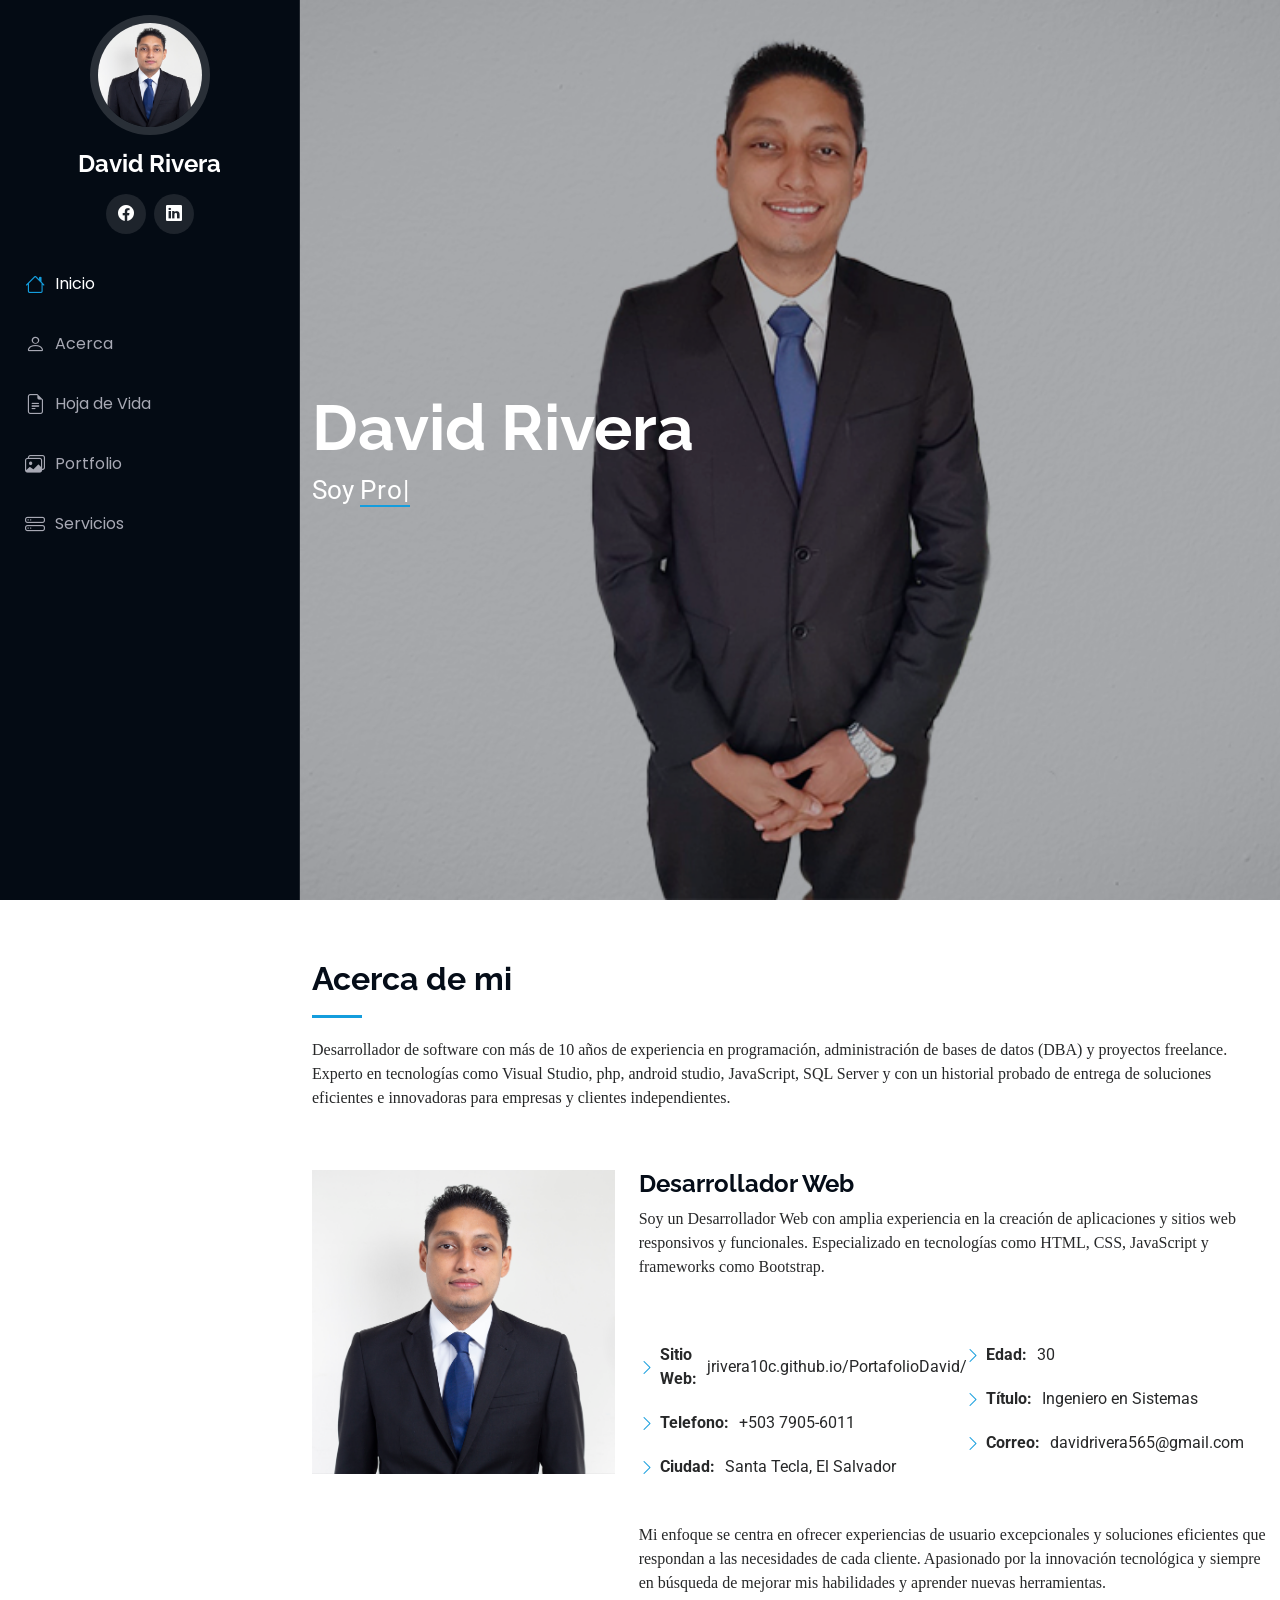
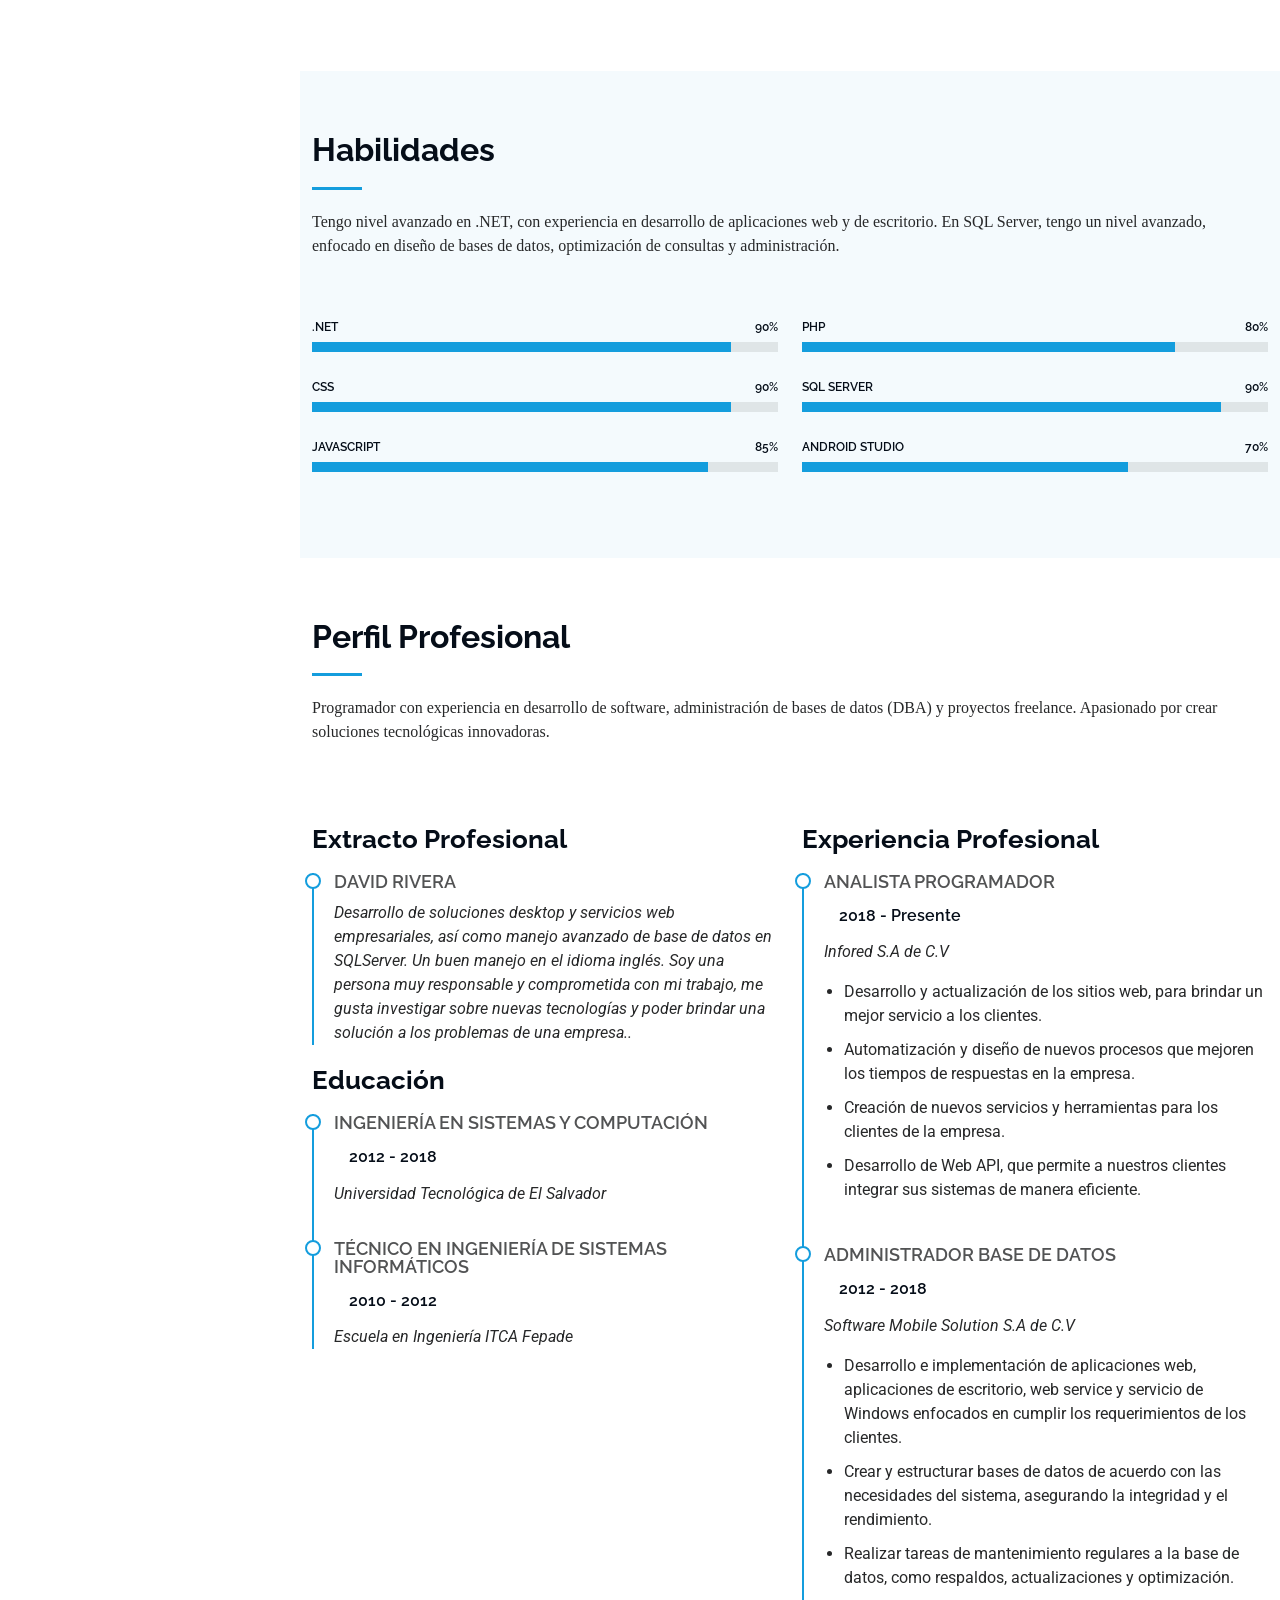
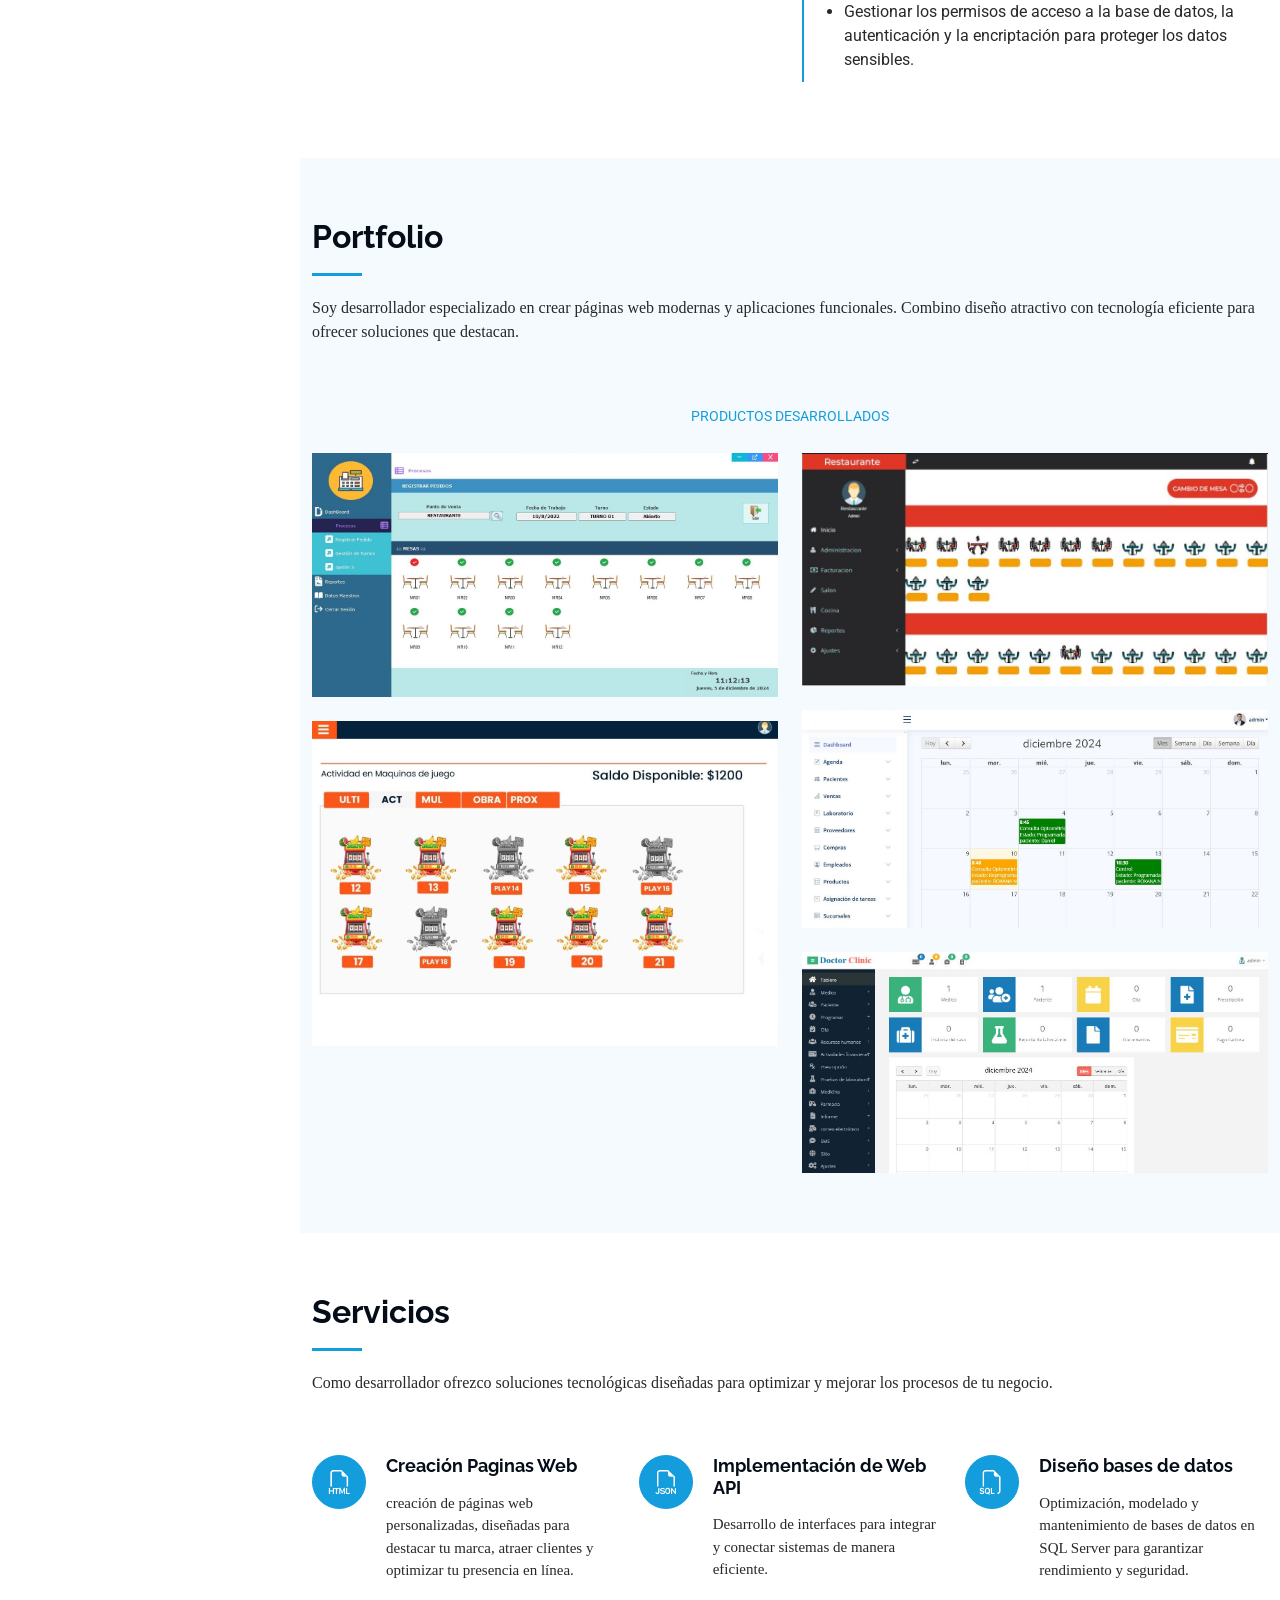
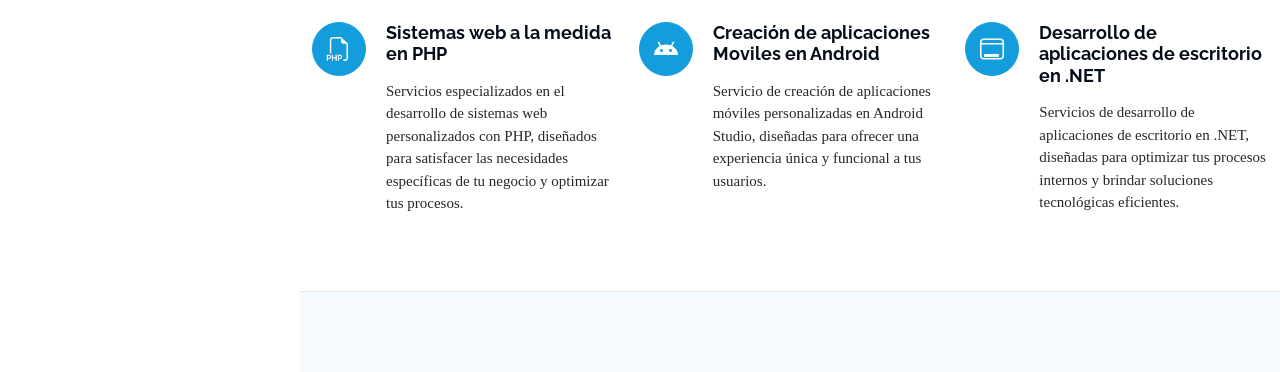
==== commit a16cda5e: "index.html" ====
--- a/index.html
+++ b/index.html
@@ -110,7 +110,7 @@
               <div class="col-lg-6">
                 <ul>
                  
-                  <li><i class="bi bi-chevron-right"></i> <strong>Sitio Web:</strong> <span>https://jrivera10c.github.io/PortafolioDavid/</span></li>
+                  <li><i class="bi bi-chevron-right"></i> <strong>Sitio Web:</strong> <span>jrivera10c.github.io/PortafolioDavid/</span></li>
                   <li><i class="bi bi-chevron-right"></i> <strong>Telefono:</strong> <span>+503 7905-6011</span></li>
                   <li><i class="bi bi-chevron-right"></i> <strong>Ciudad:</strong> <span>Santa Tecla, El Salvador</span></li>
                 </ul>
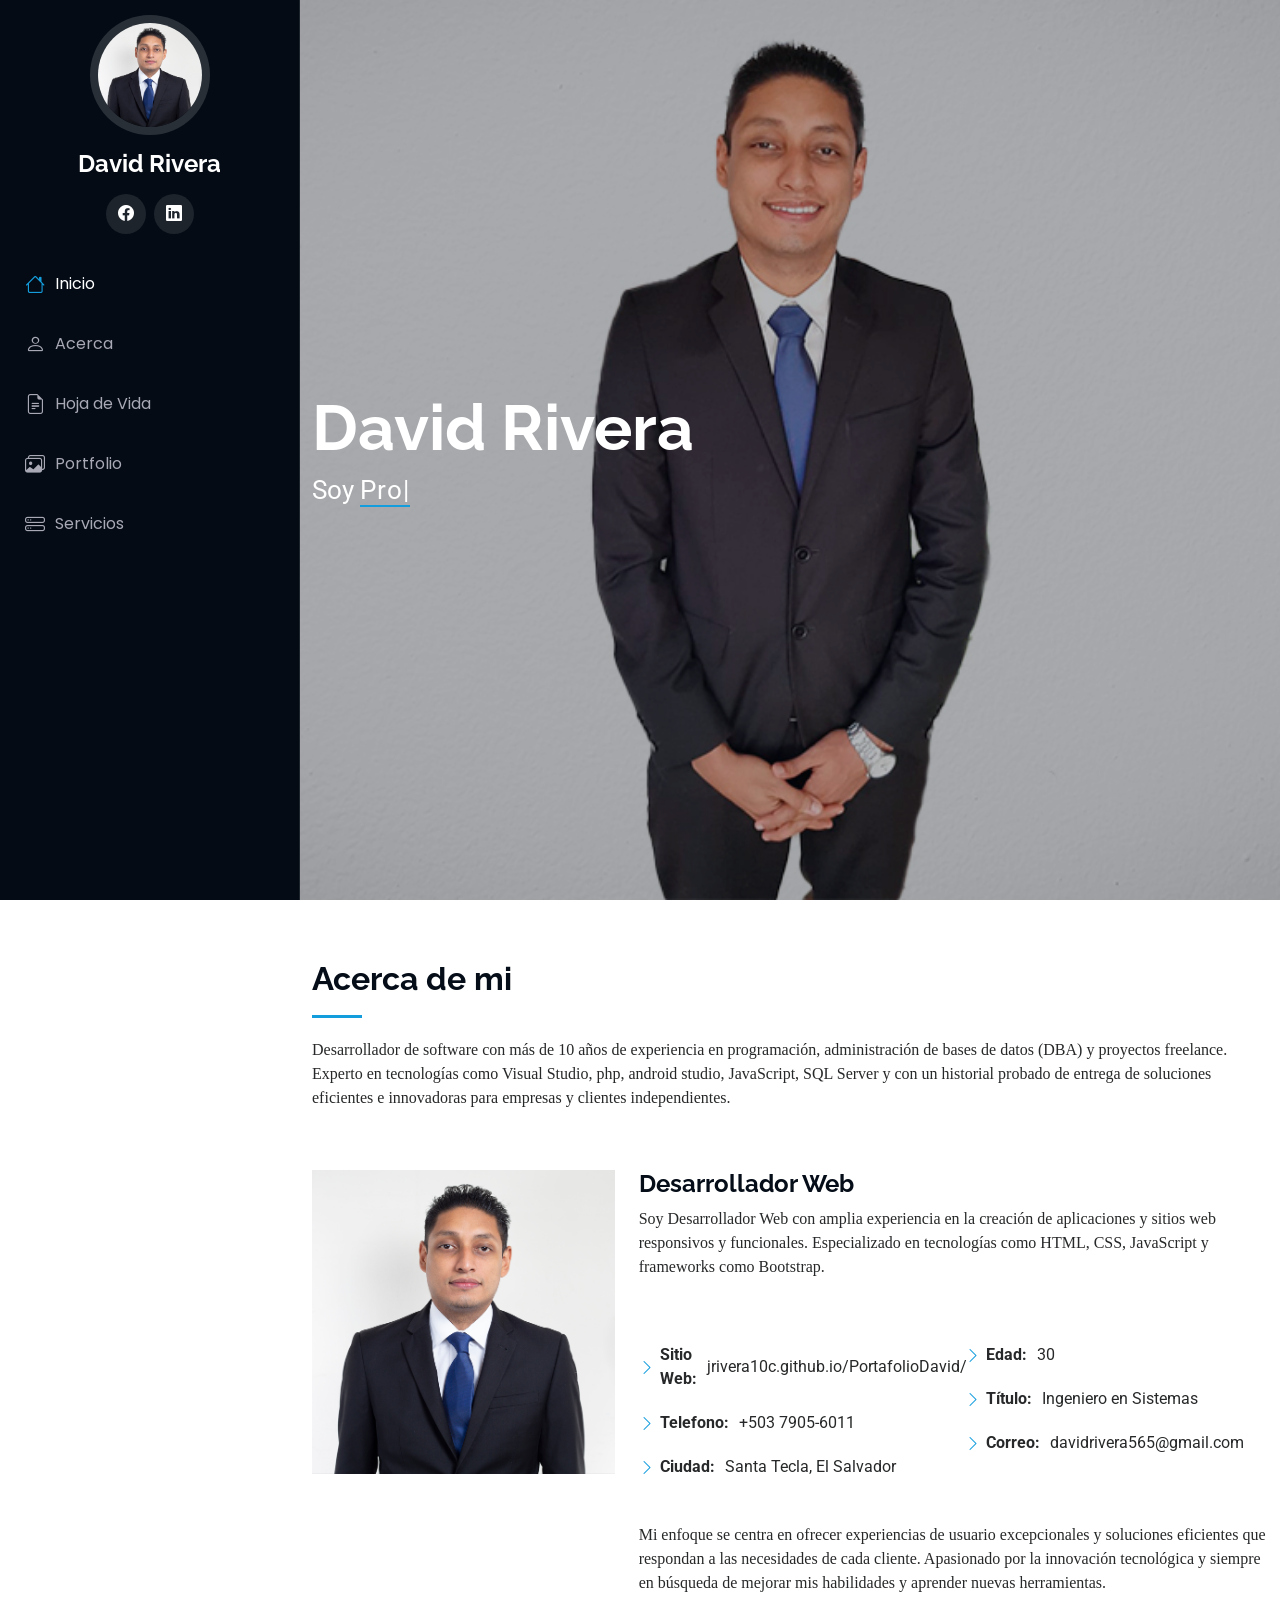
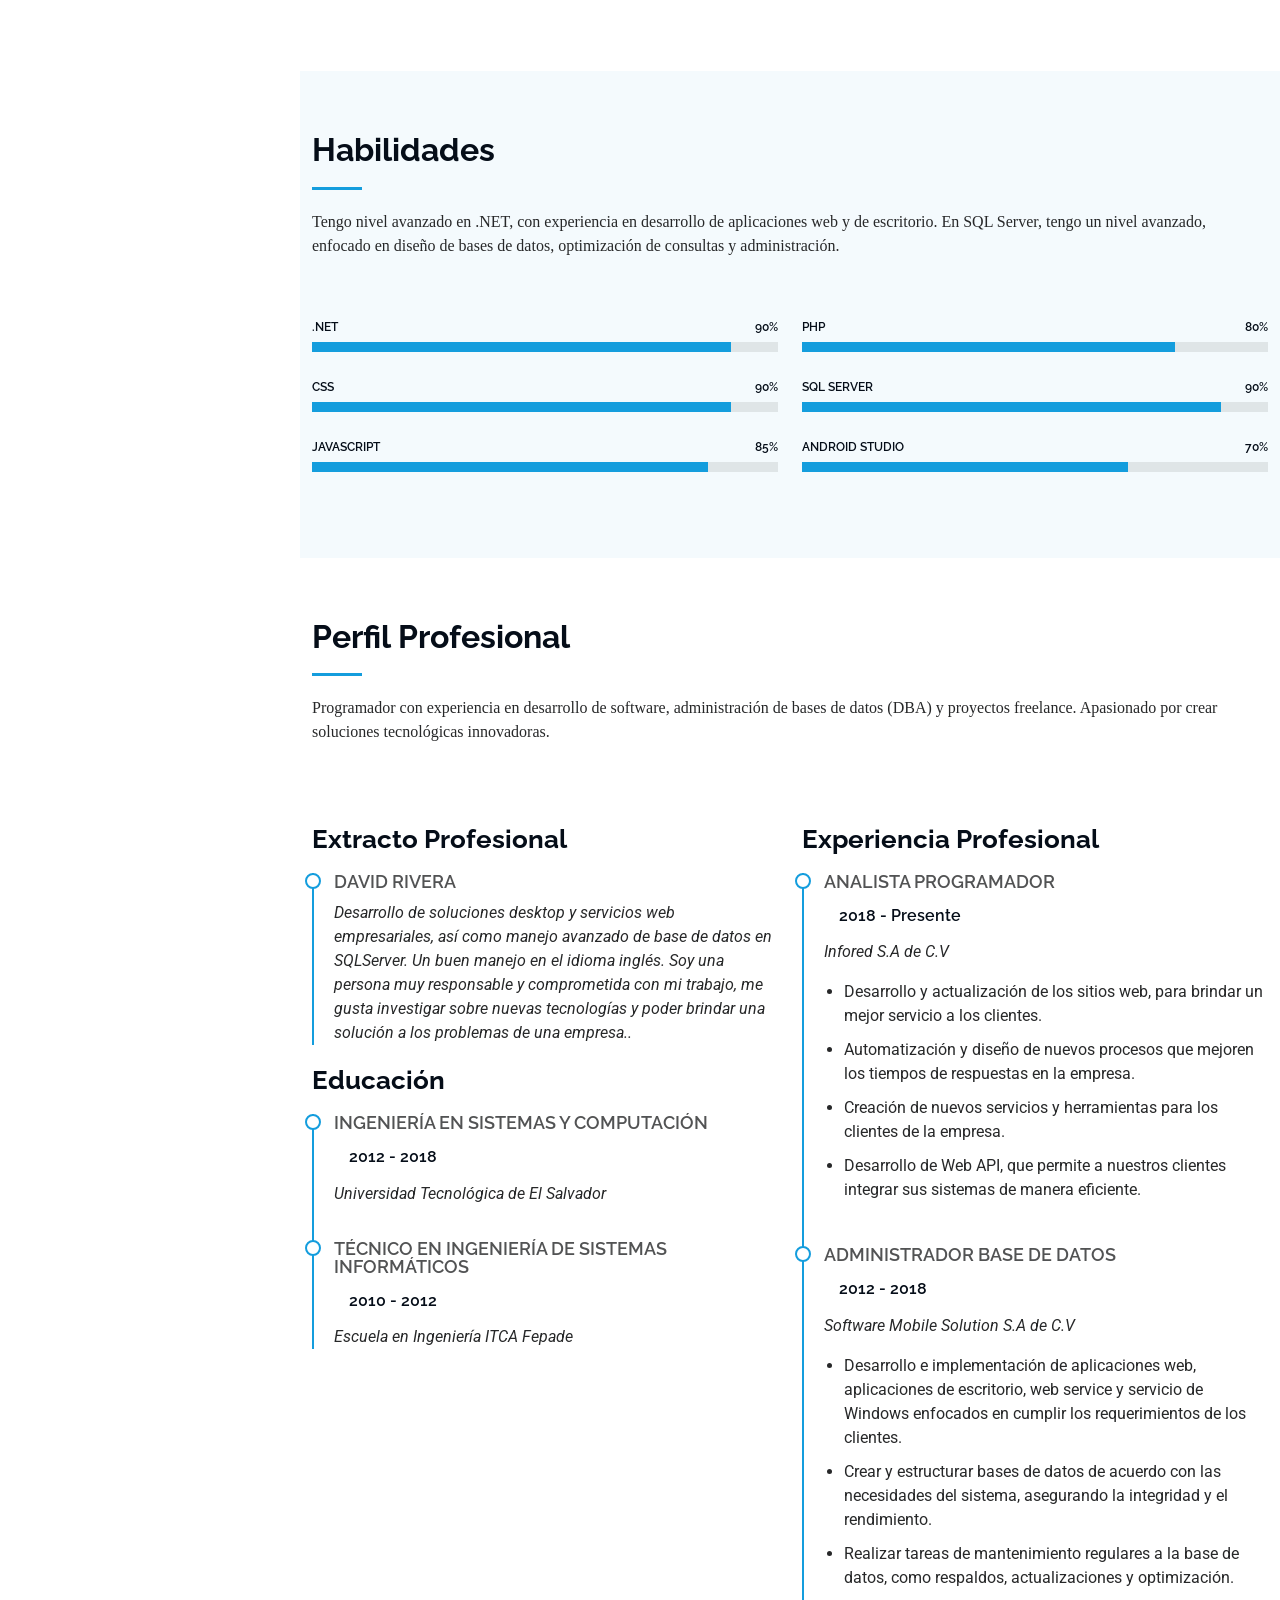
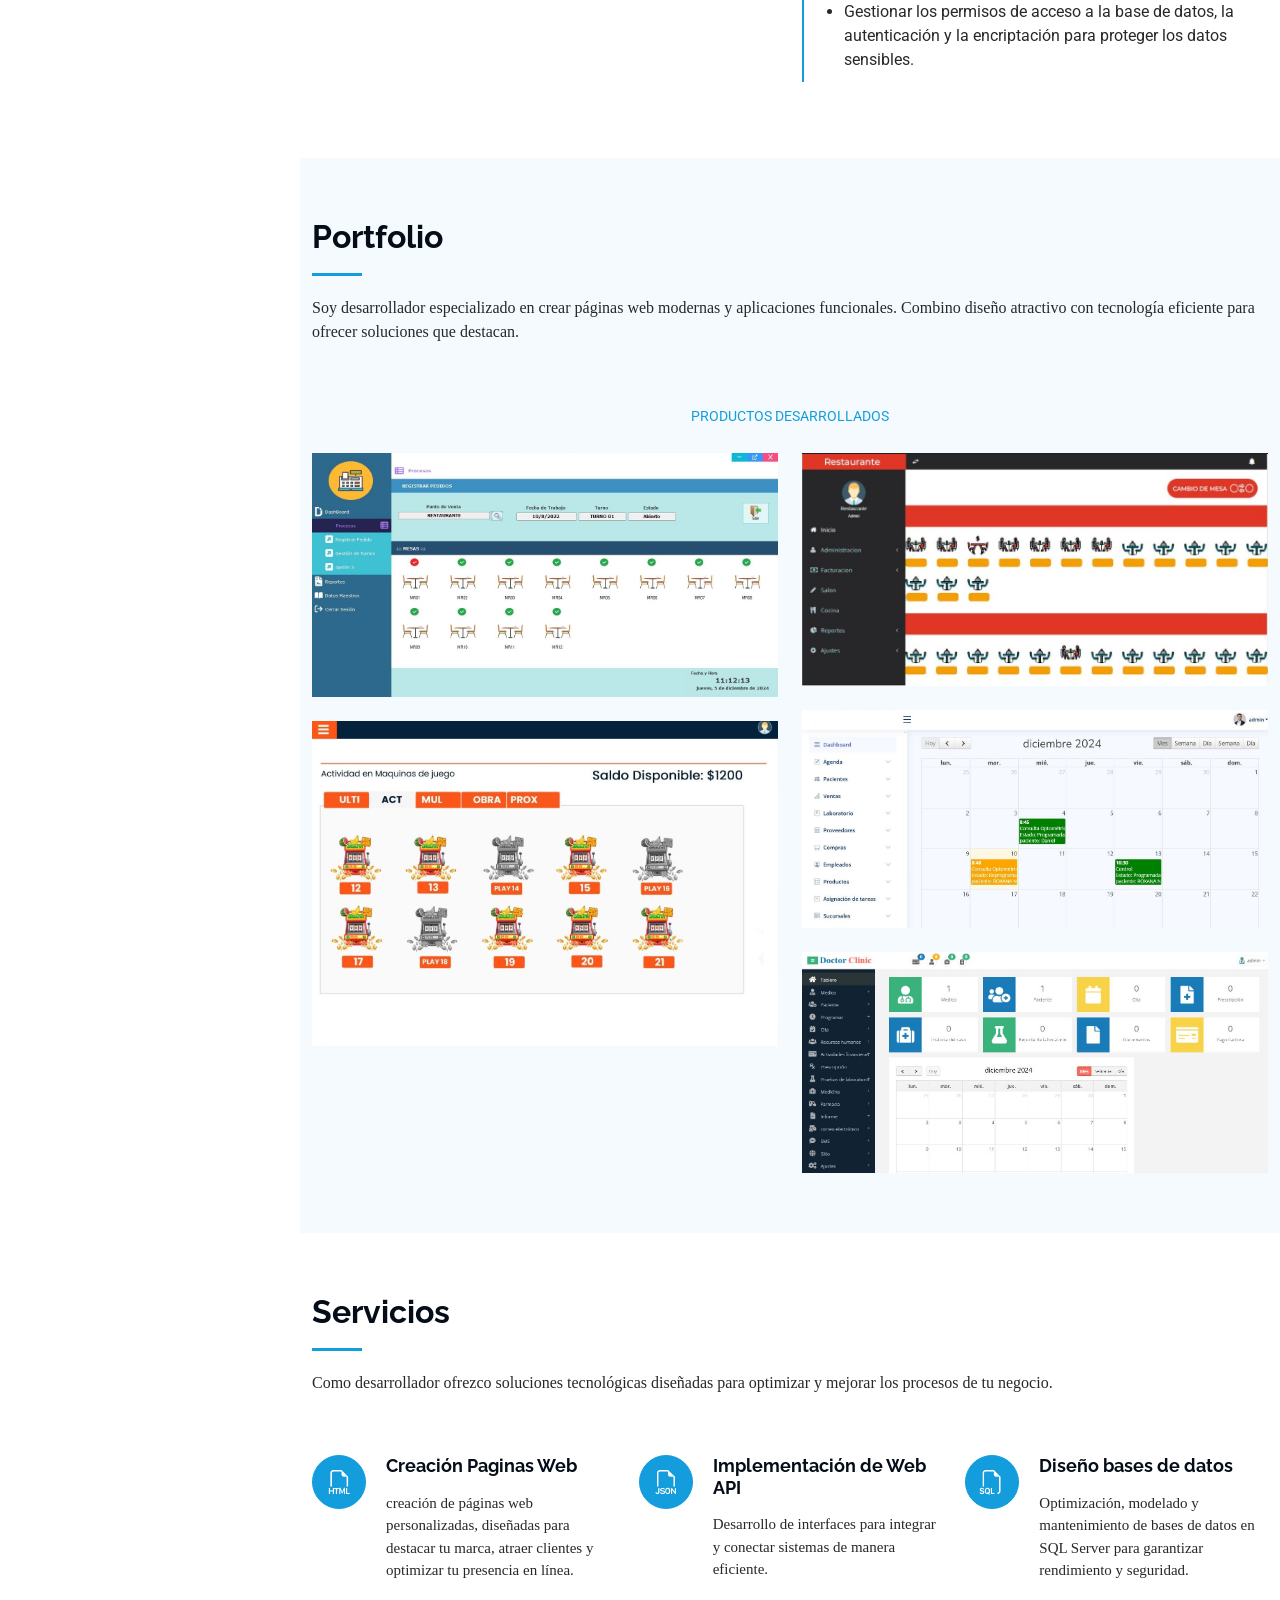
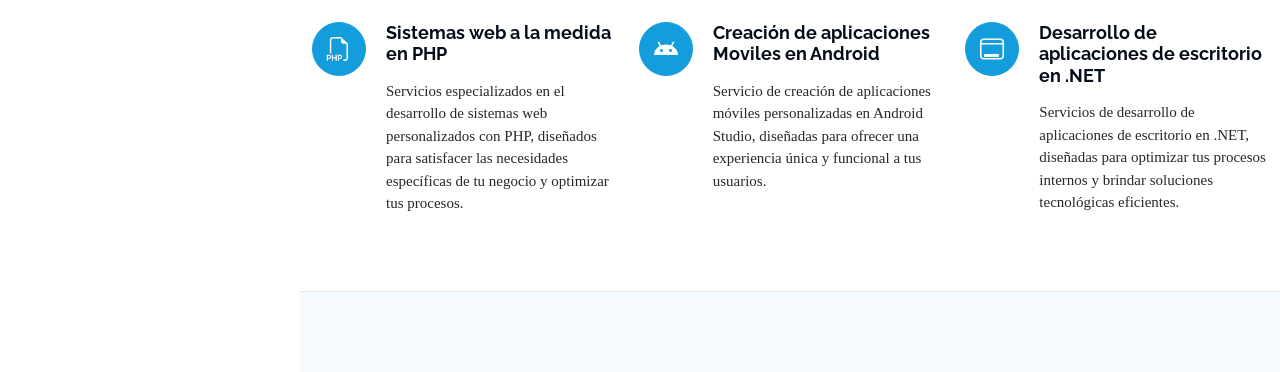
==== commit b595c288: "Update index.html" ====
--- a/index.html
+++ b/index.html
@@ -103,7 +103,7 @@
           <div class="col-lg-8 content">
             <h2>Desarrollador Web</h2>
             <p style="font-family:verdana">
-              Soy un Desarrollador Web con amplia experiencia en la creación de aplicaciones y sitios web responsivos y funcionales. Especializado en tecnologías como HTML, CSS, JavaScript y frameworks como Bootstrap.
+              Soy Desarrollador Web con amplia experiencia en la creación de aplicaciones y sitios web responsivos y funcionales. Especializado en tecnologías como HTML, CSS, JavaScript y frameworks como Bootstrap.
             </p>
             <br>   <br>   
             <div class="row">
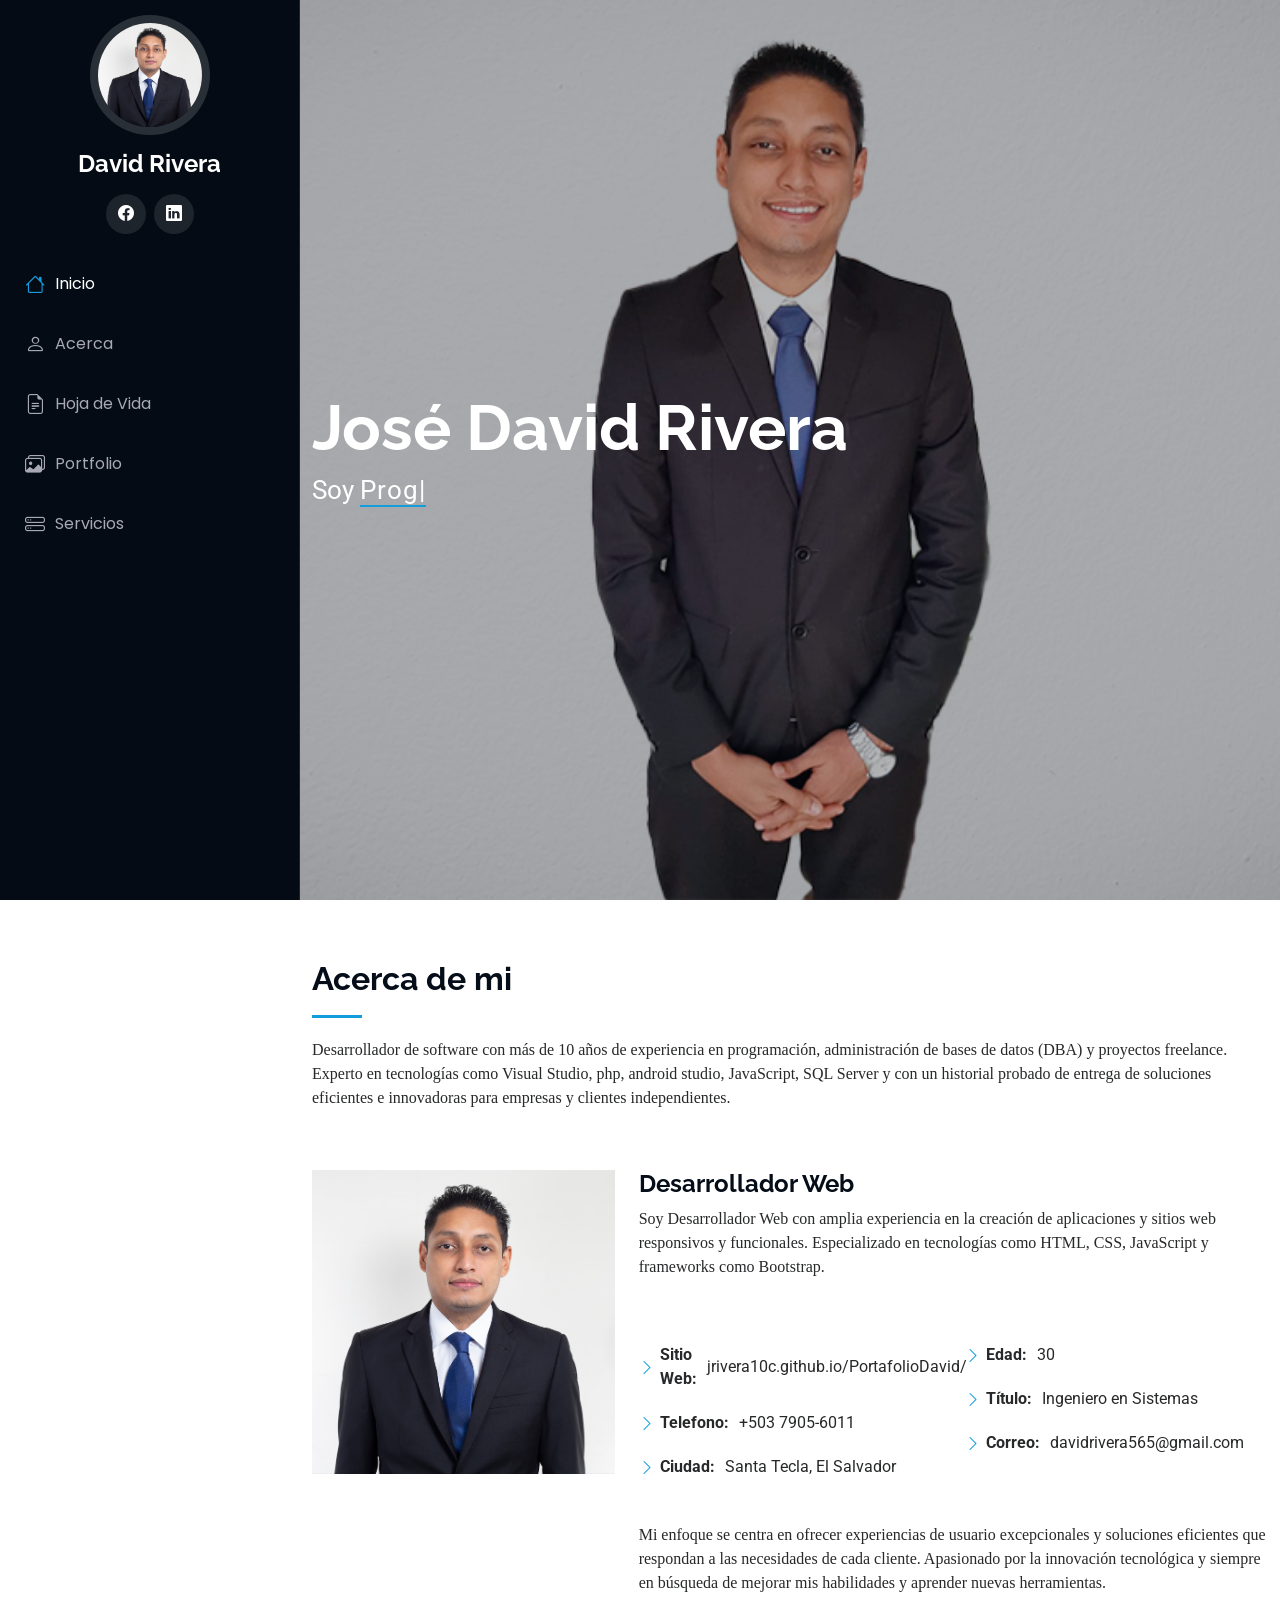
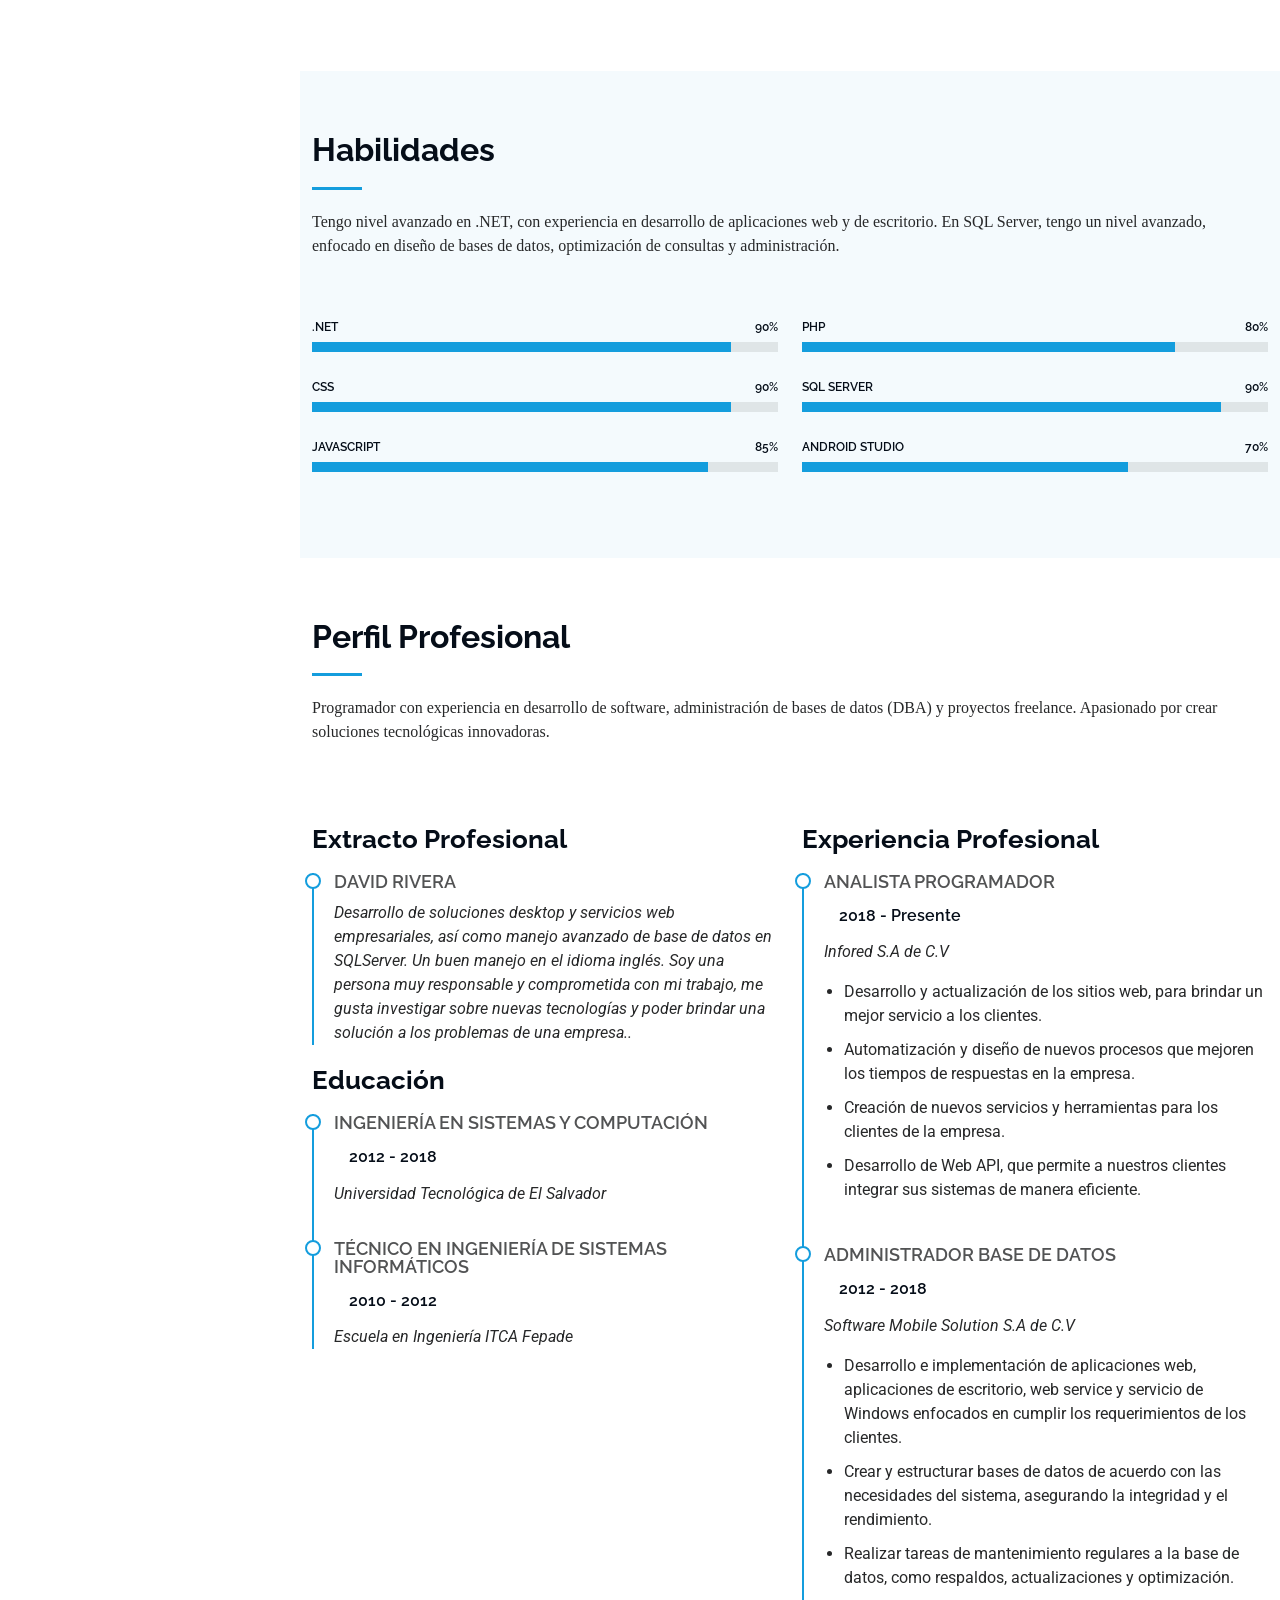
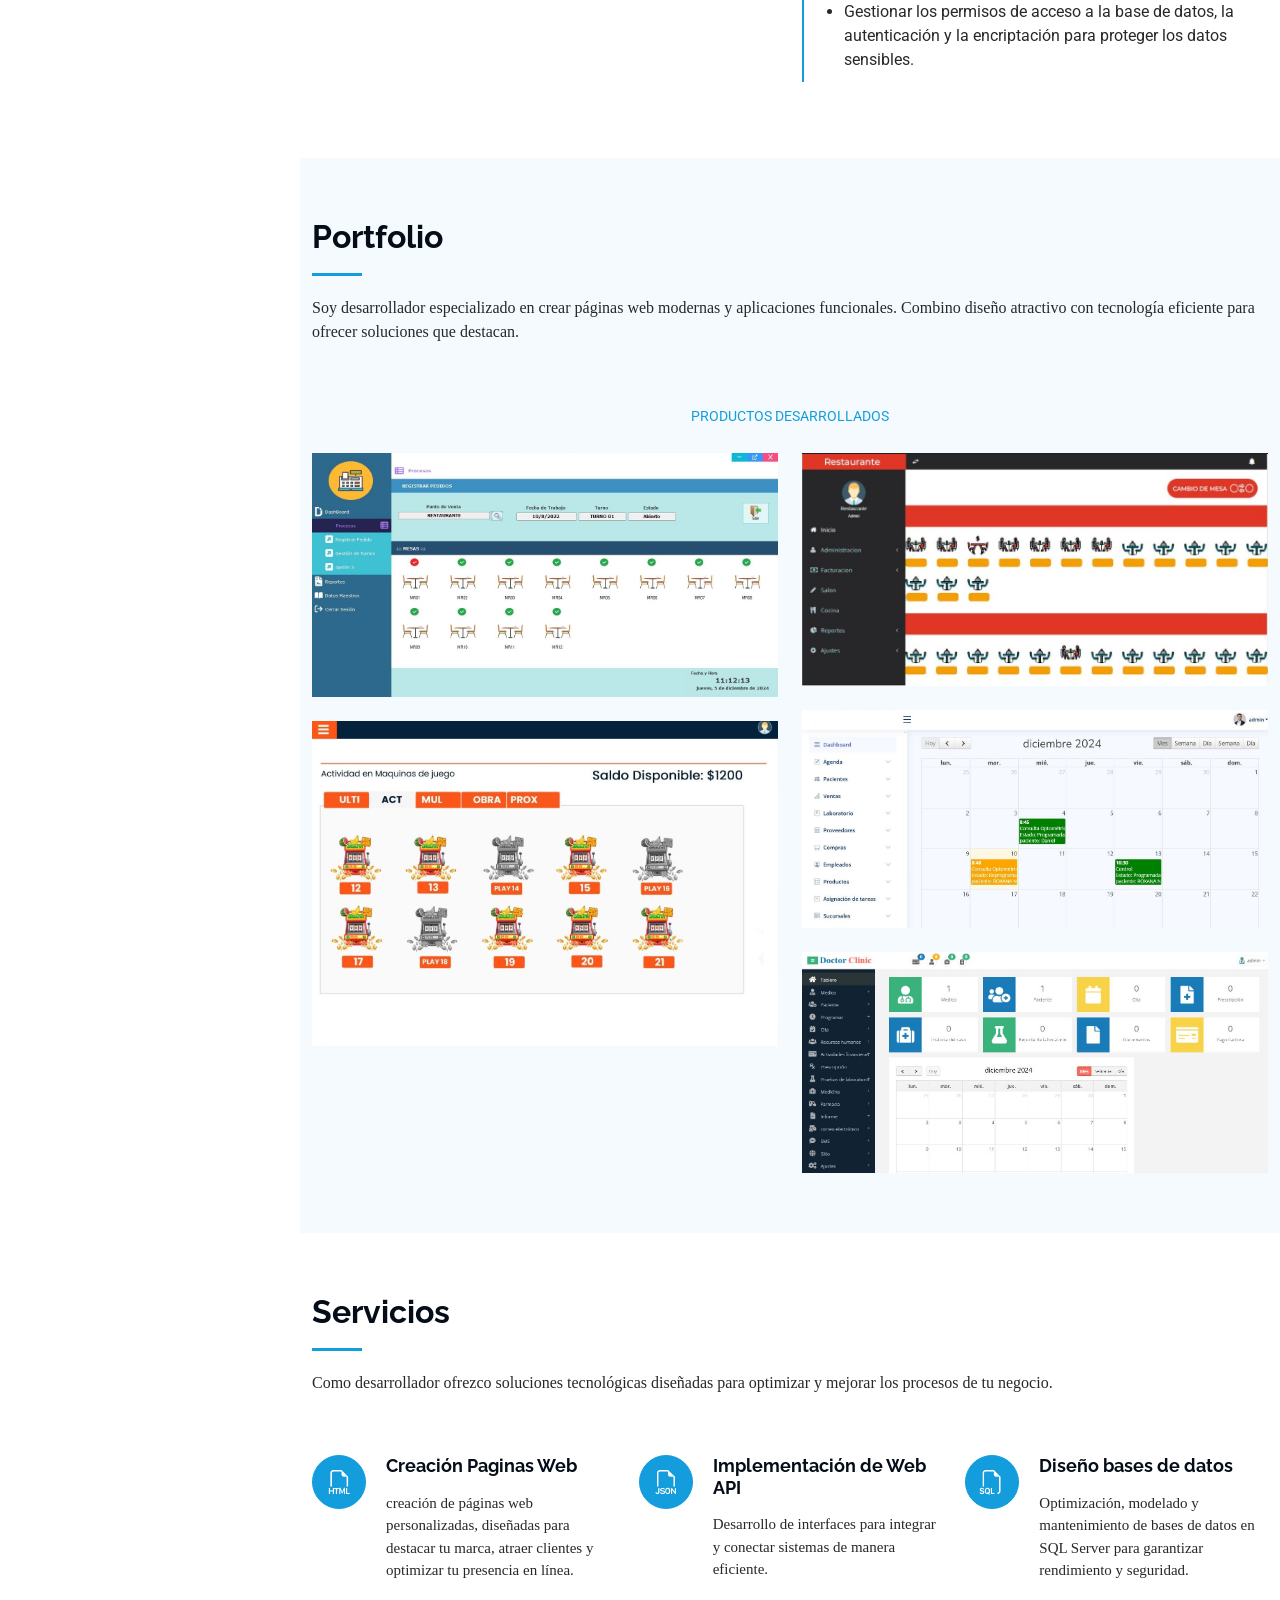
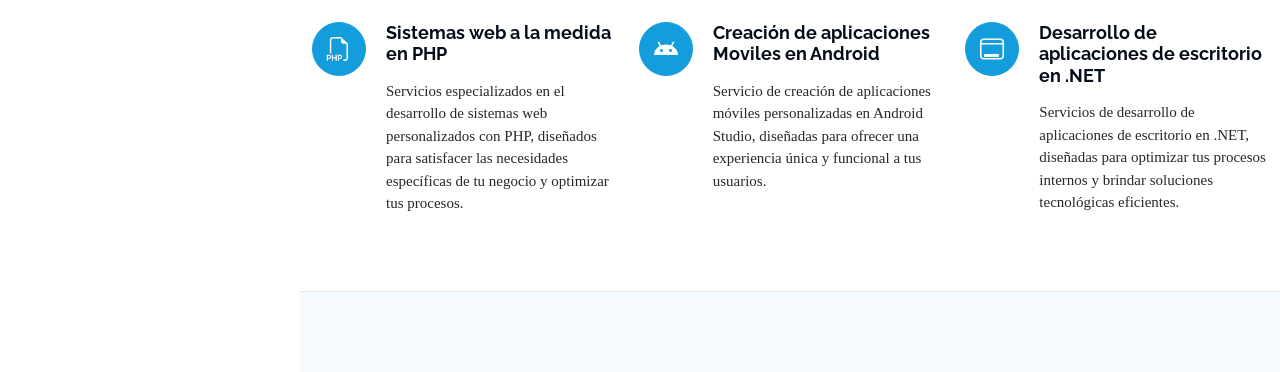
==== commit 023b46c2: "Update index.html" ====
--- a/index.html
+++ b/index.html
@@ -79,7 +79,7 @@
       <img src="assets/img/hero-bg.jpg" alt="" data-aos="fade-in" class="">
 
       <div class="container" data-aos="fade-up" data-aos-delay="100">
-        <h2>David Rivera</h2>
+        <h2>José David Rivera</h2>
         <p>Soy <span class="typed" data-typed-items="Programador,DBA,Freelancer Experto">Ingeniero de Software </span><span class="typed-cursor typed-cursor--blink" aria-hidden="true"></span><span class="typed-cursor typed-cursor--blink" aria-hidden="true"></span></p>
       </div>
 
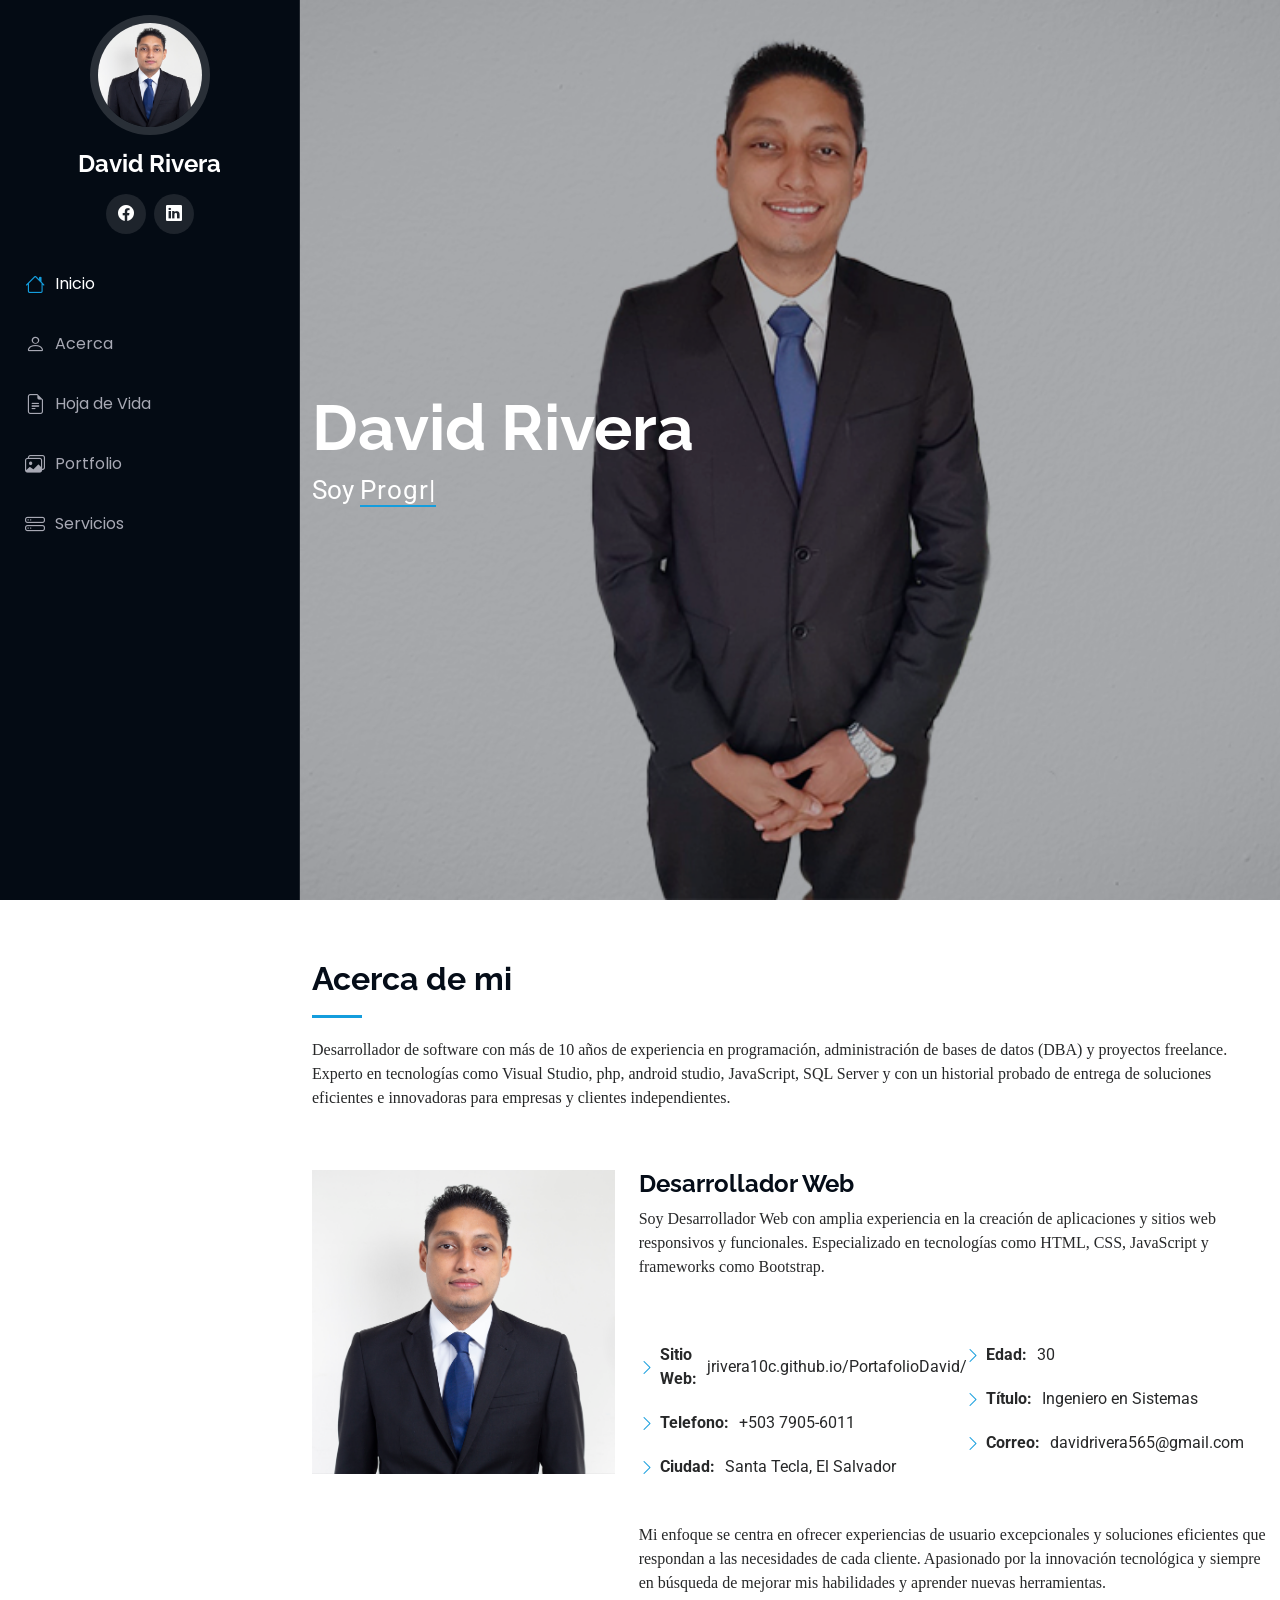
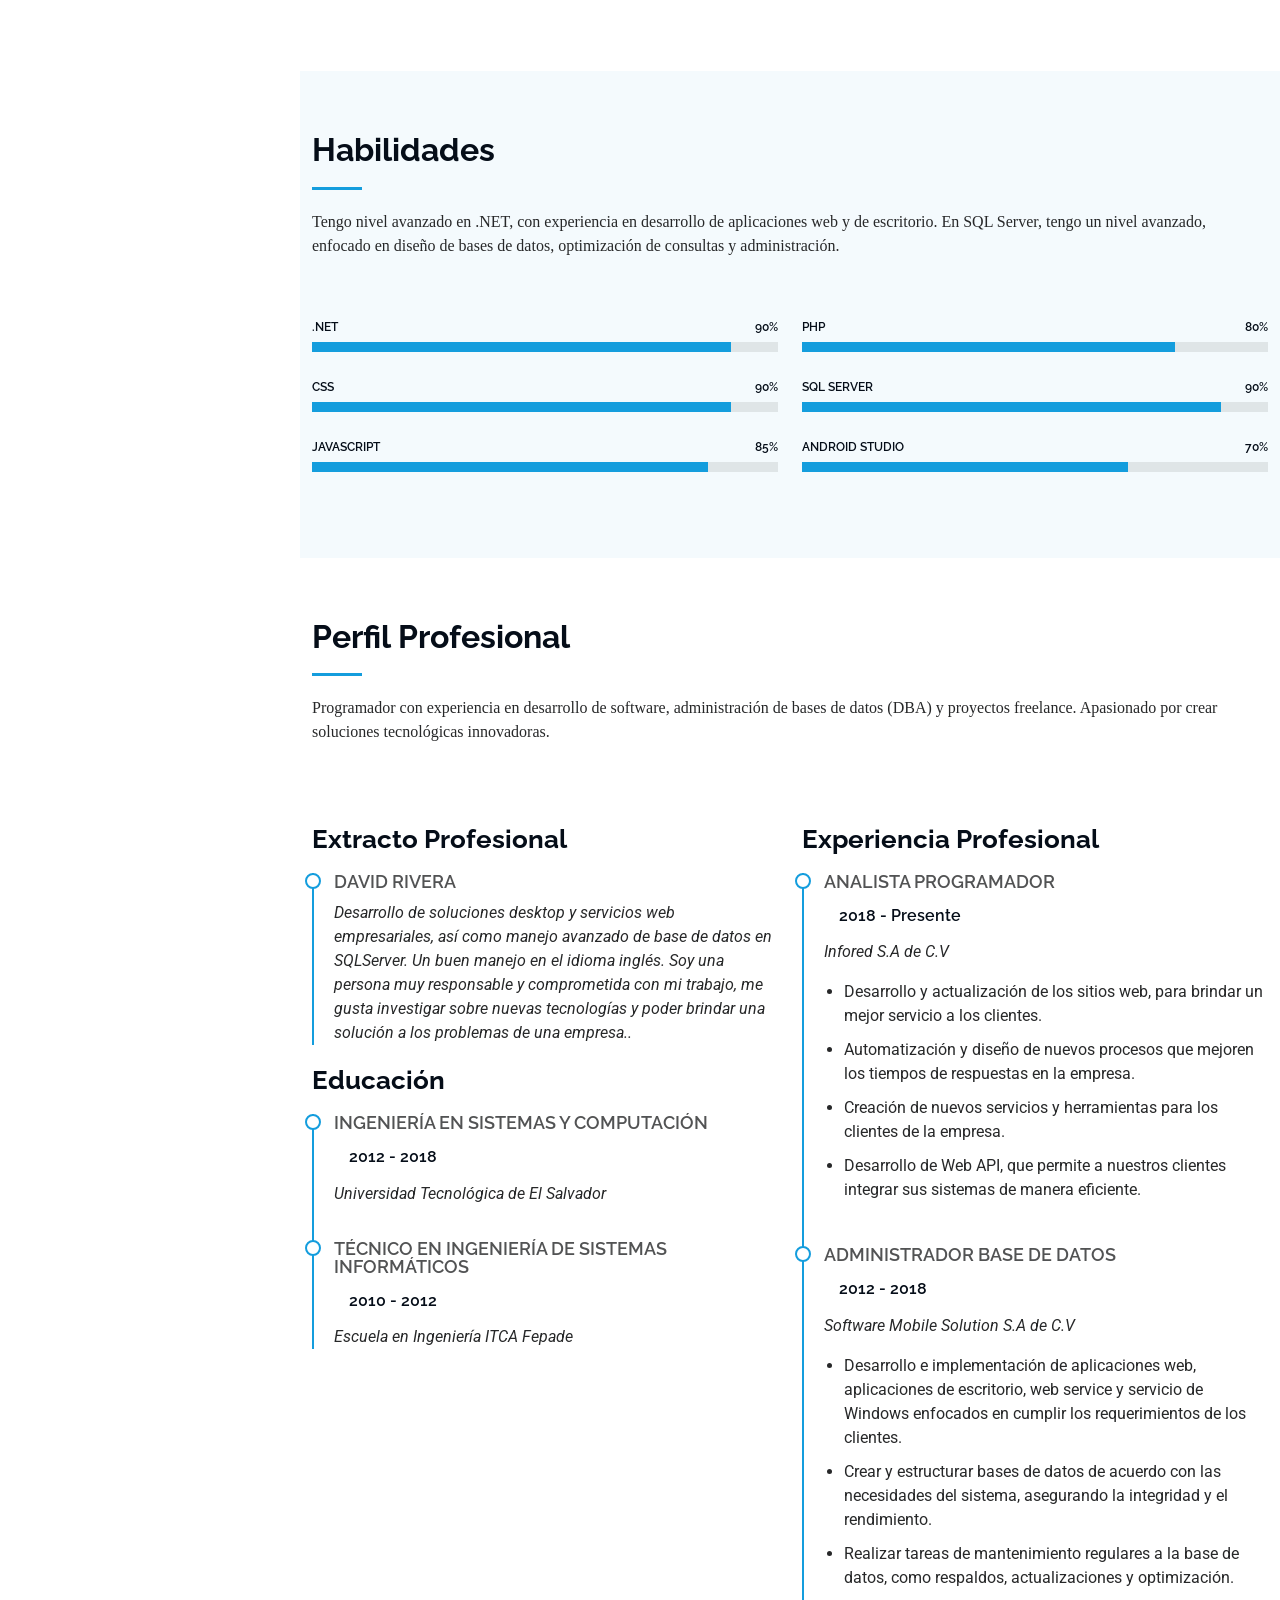
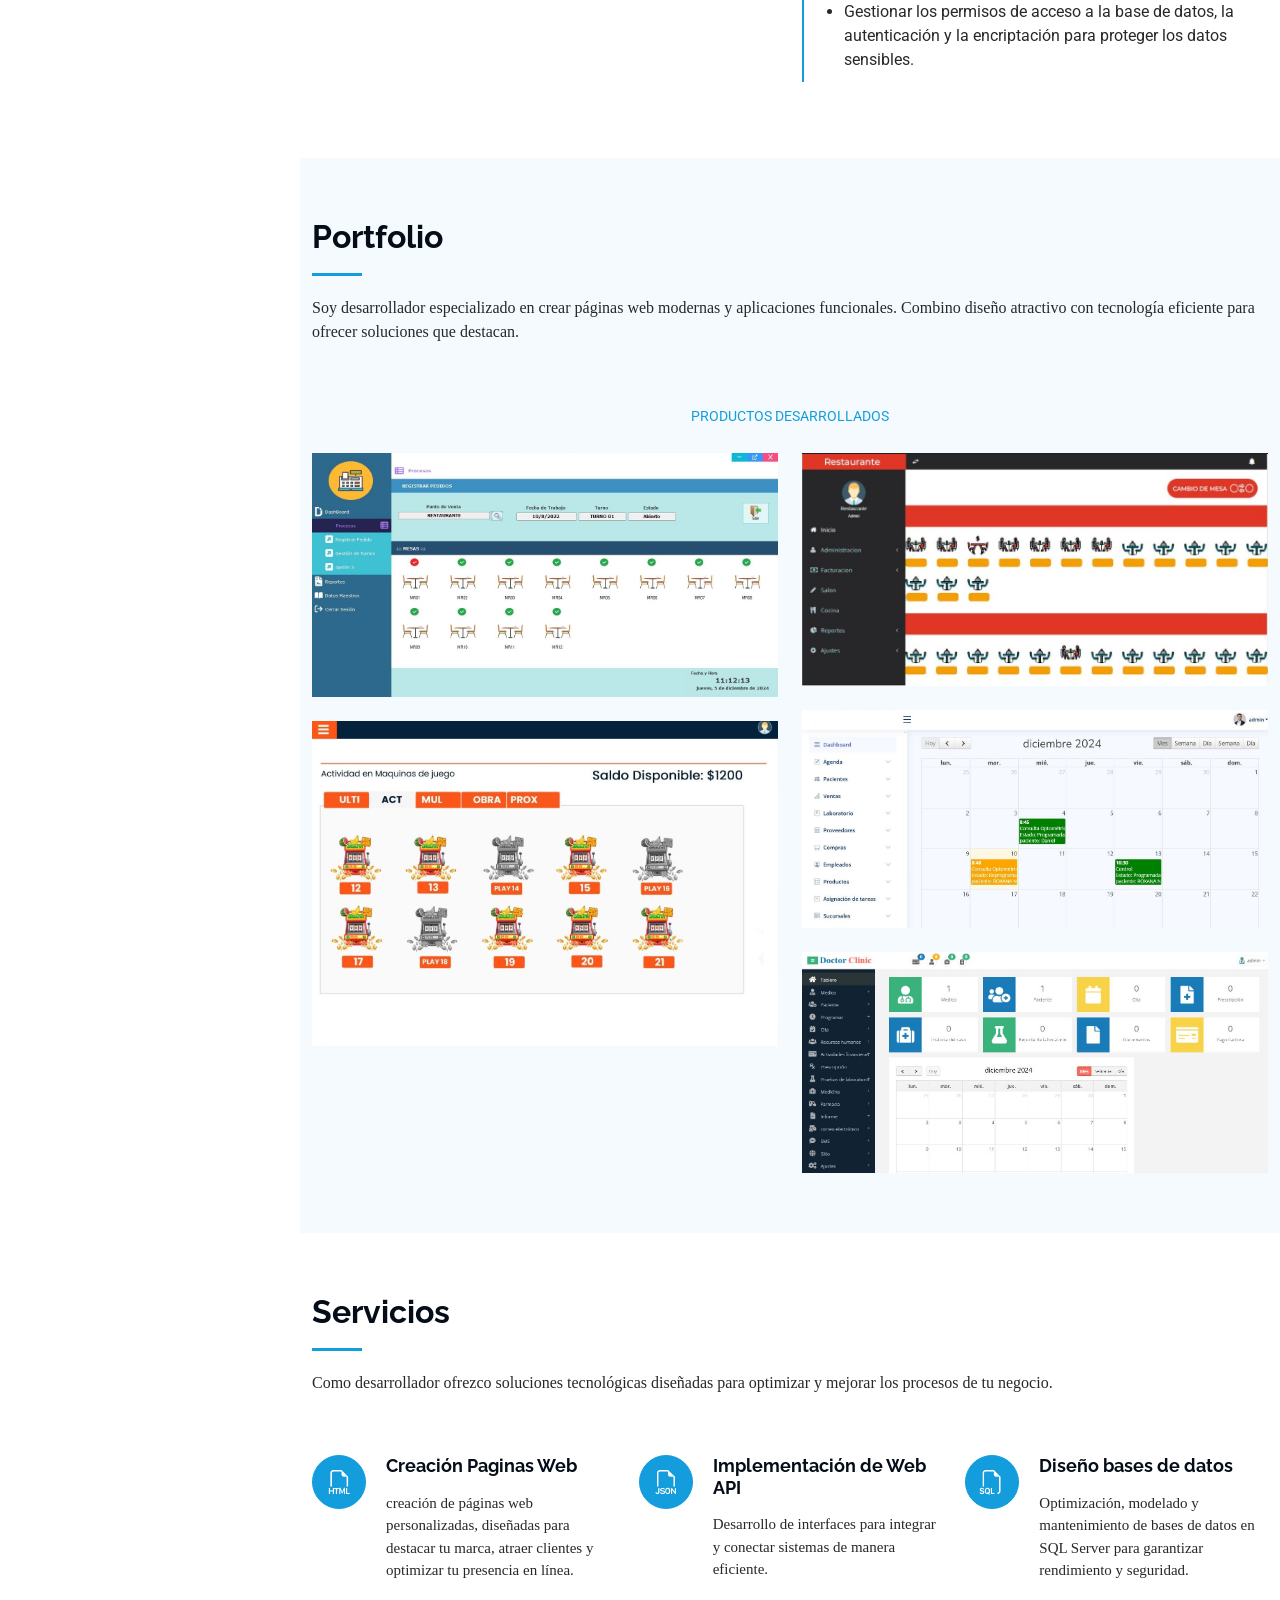
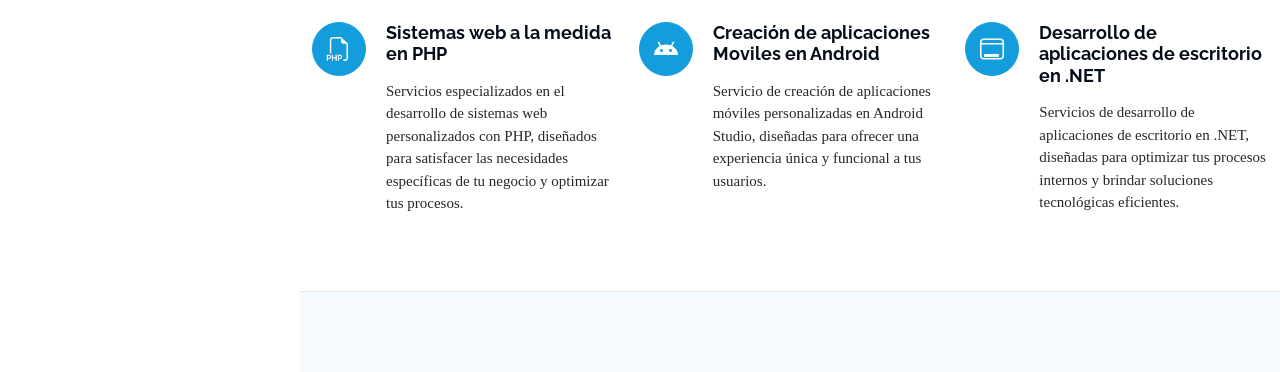
==== commit 3aa7aa97: "Update index.html" ====
--- a/index.html
+++ b/index.html
@@ -79,7 +79,7 @@
       <img src="assets/img/hero-bg.jpg" alt="" data-aos="fade-in" class="">
 
       <div class="container" data-aos="fade-up" data-aos-delay="100">
-        <h2>José David Rivera</h2>
+        <h2>David Rivera</h2>
         <p>Soy <span class="typed" data-typed-items="Programador,DBA,Freelancer Experto">Ingeniero de Software </span><span class="typed-cursor typed-cursor--blink" aria-hidden="true"></span><span class="typed-cursor typed-cursor--blink" aria-hidden="true"></span></p>
       </div>
 
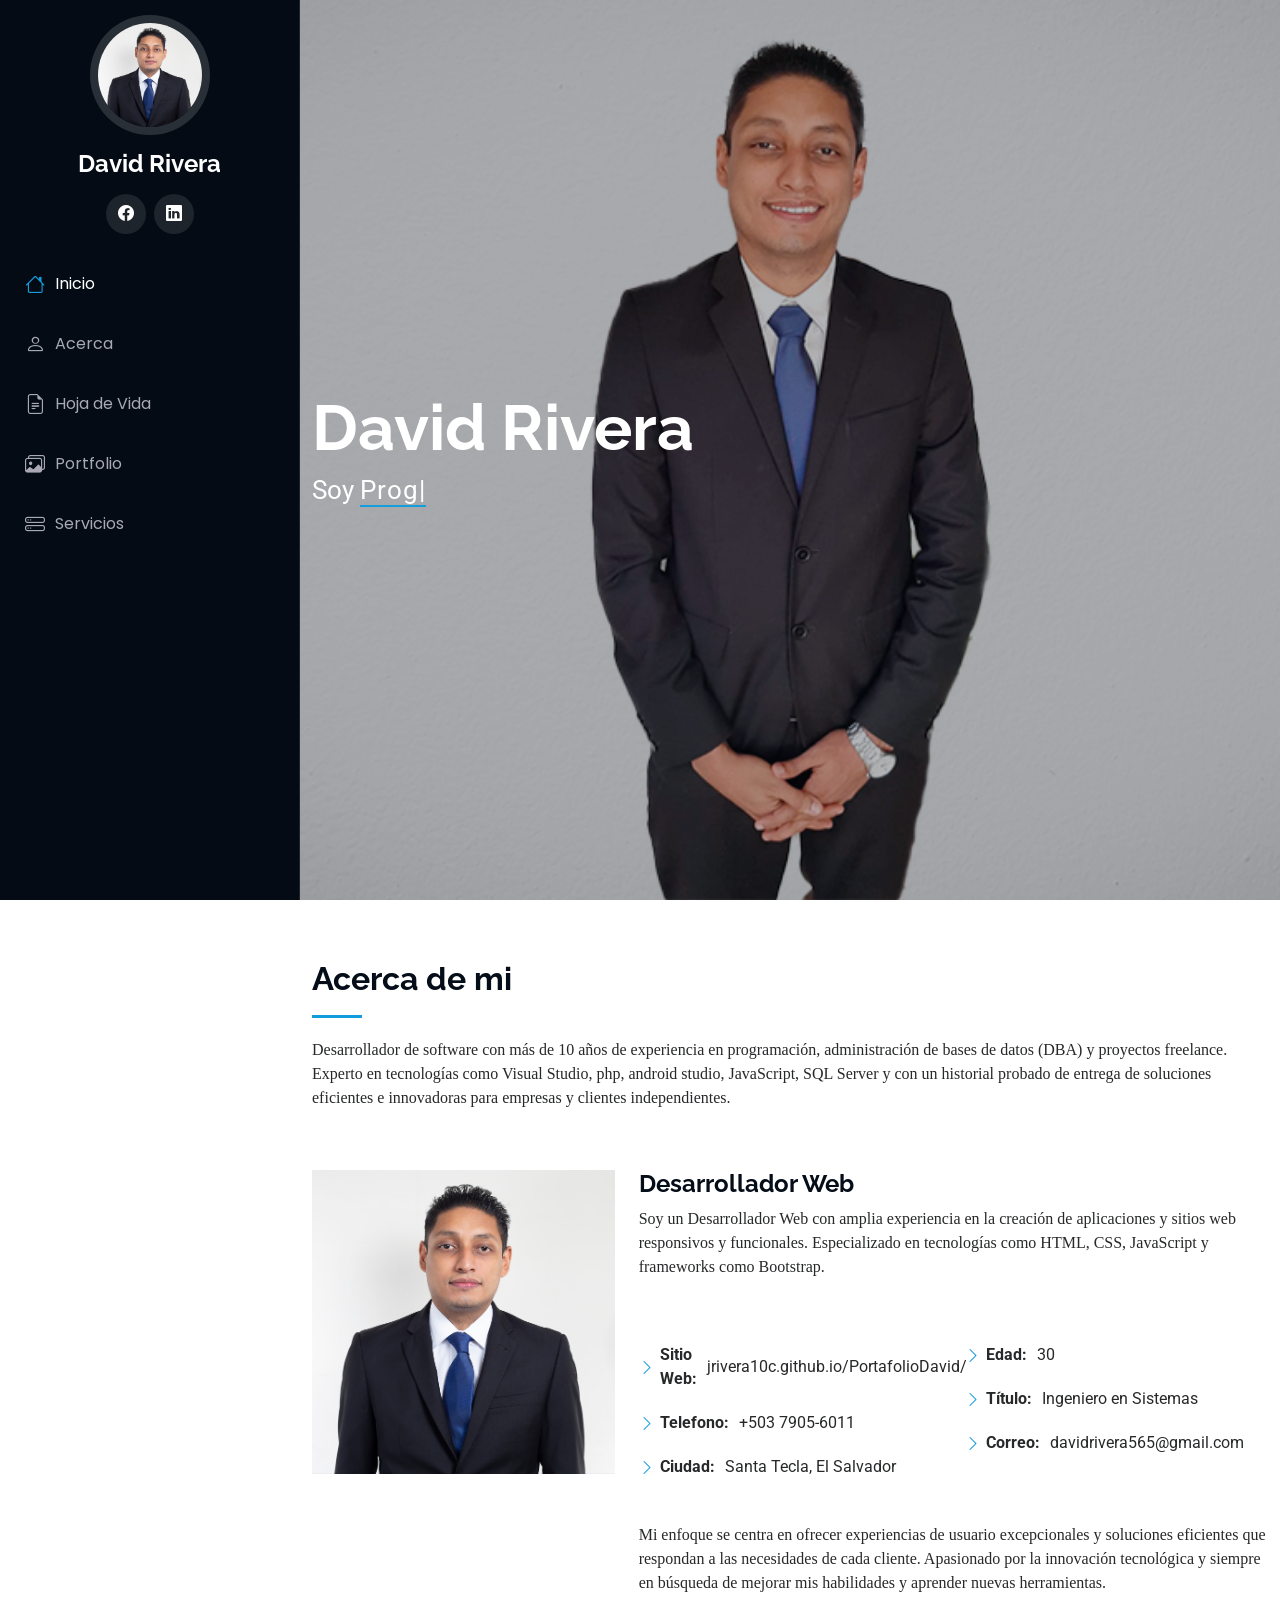
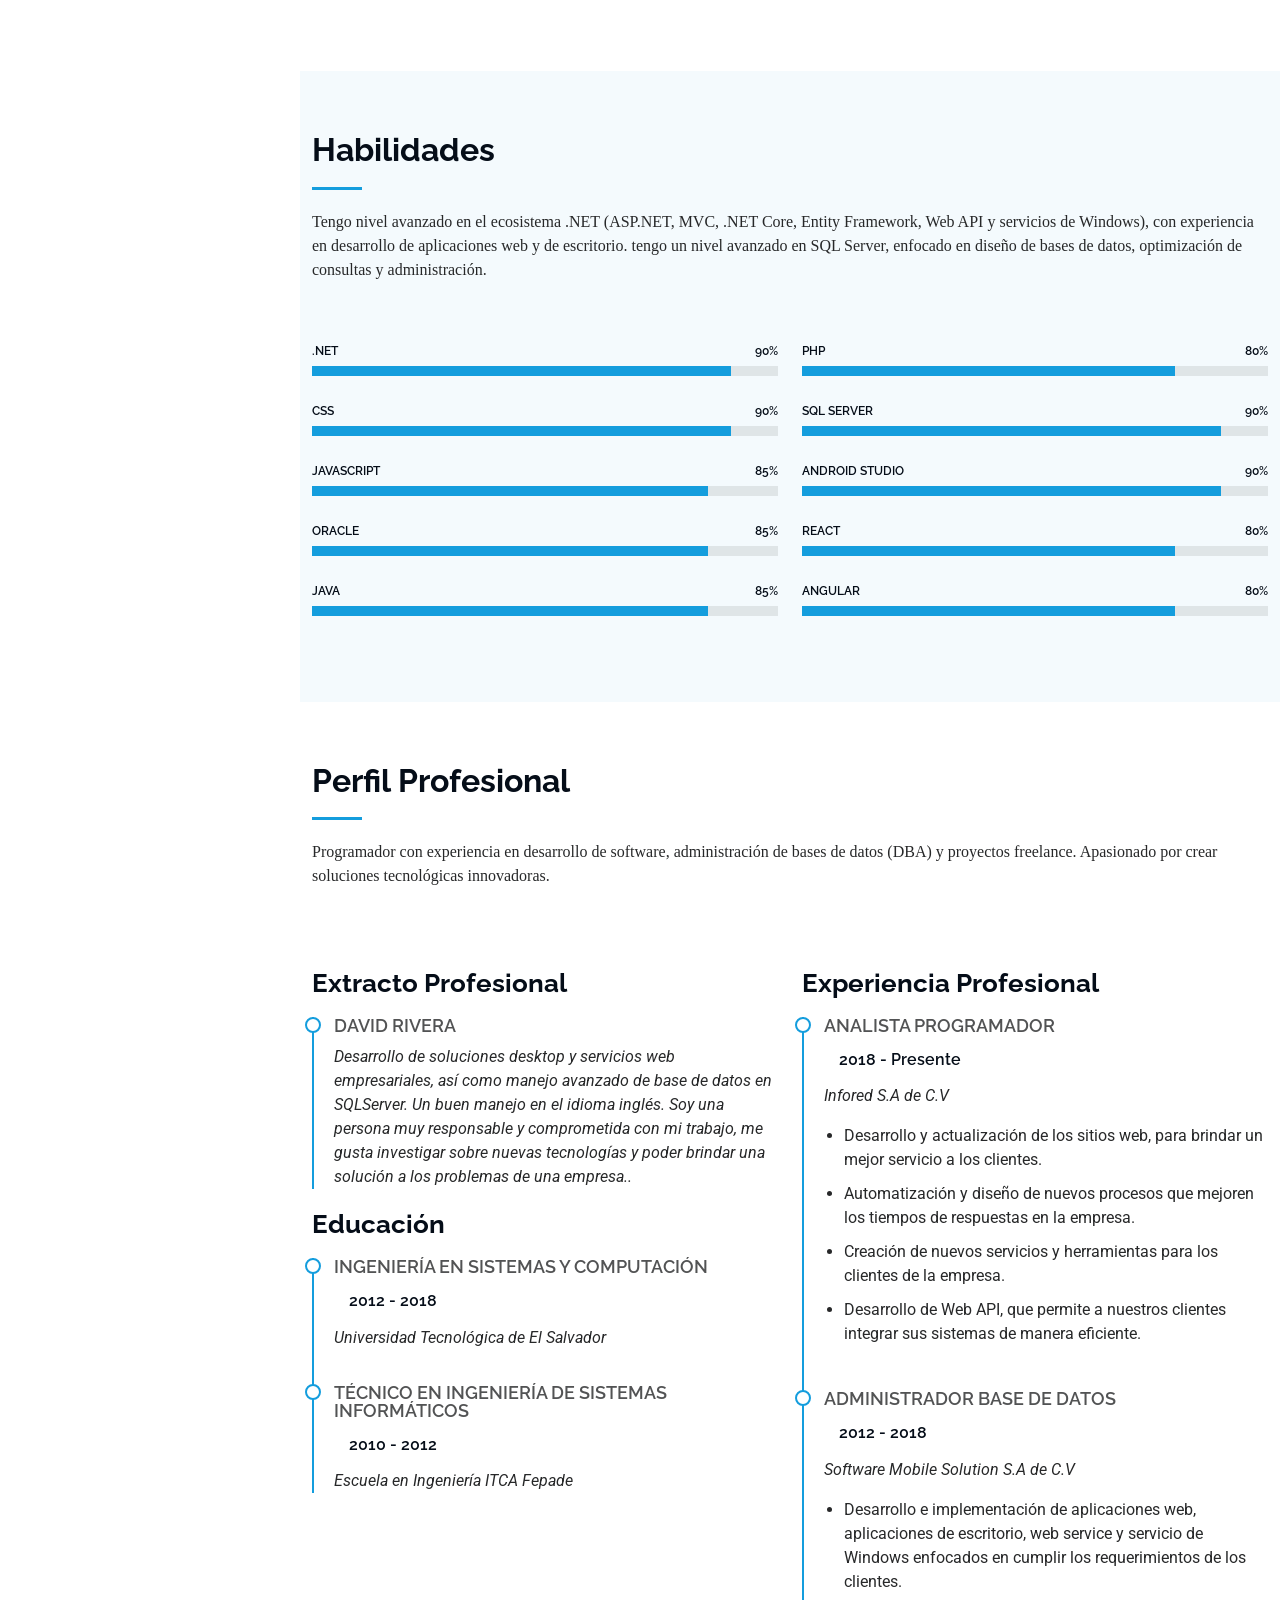
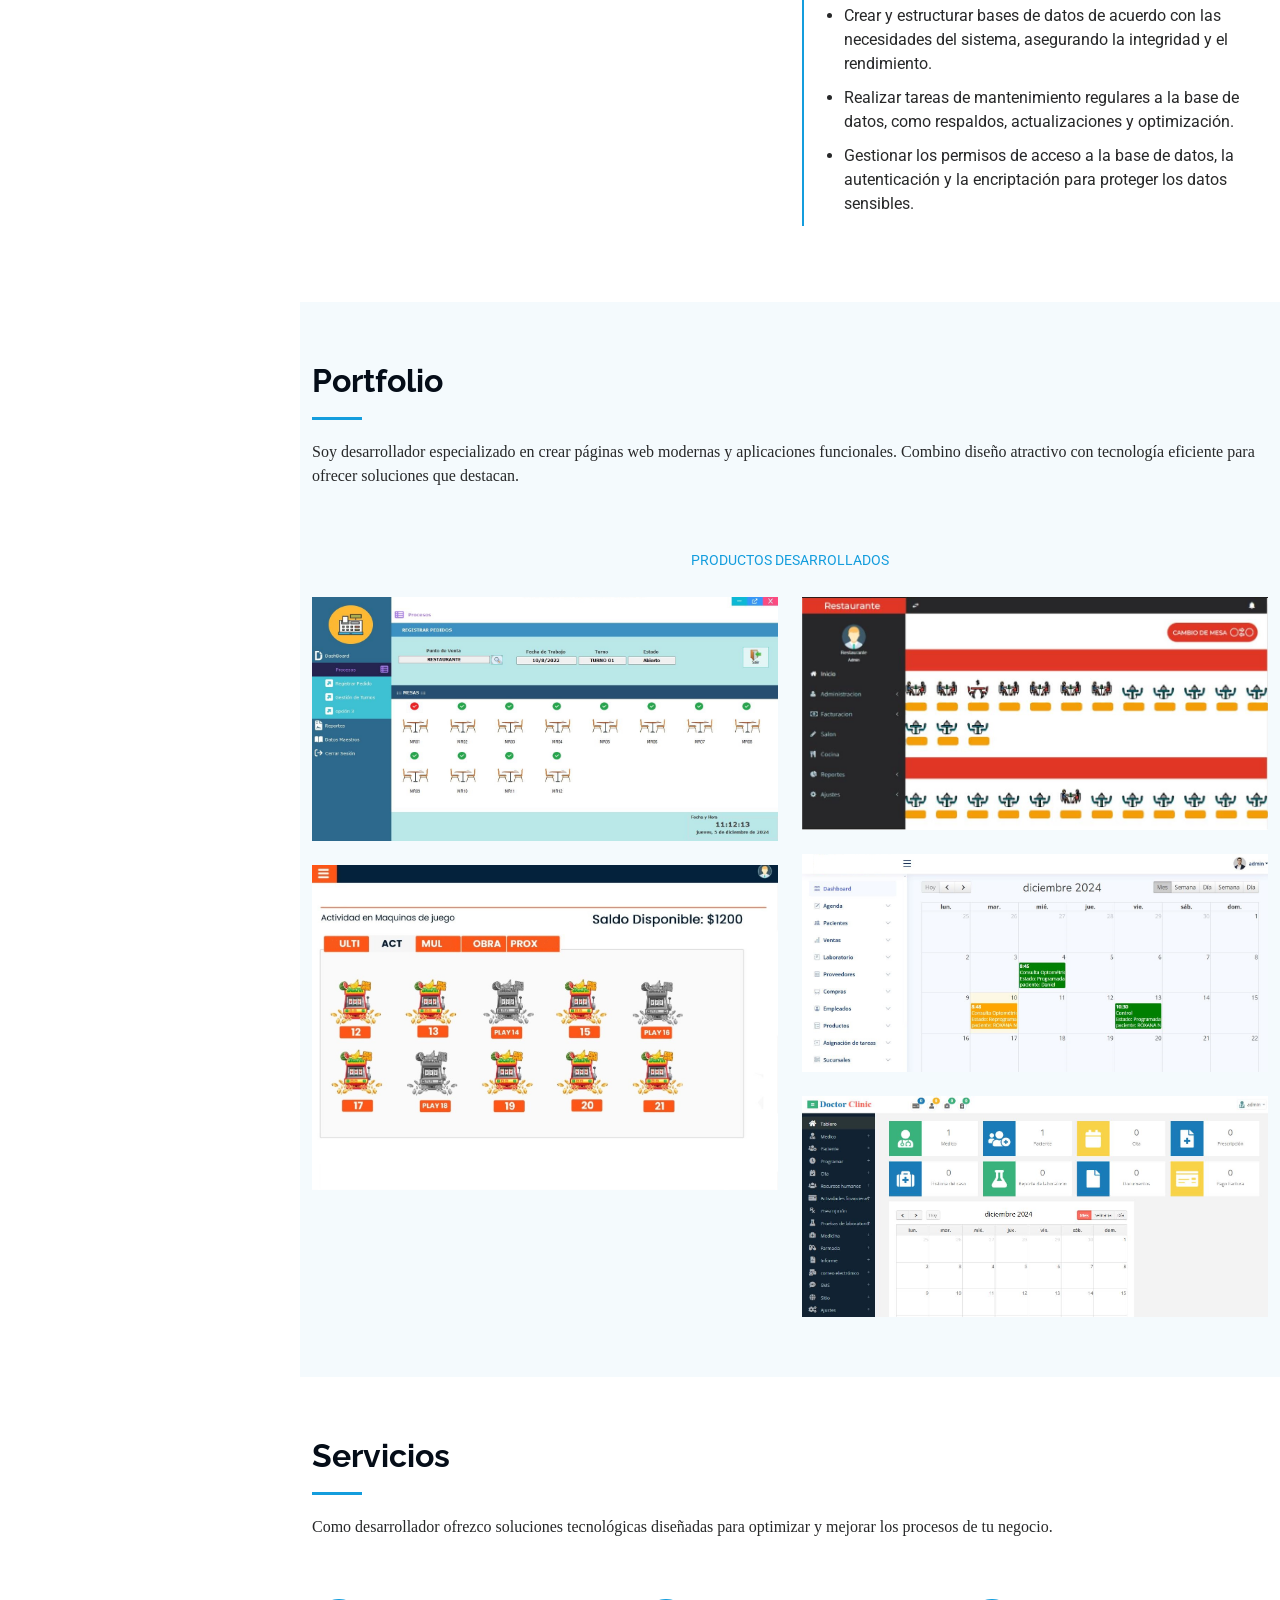
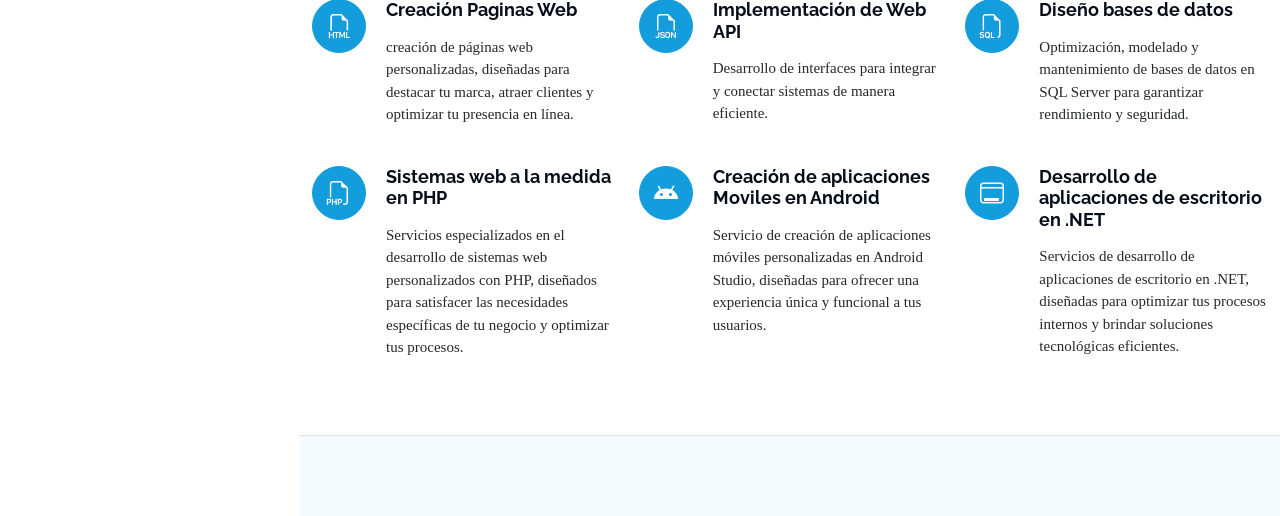
==== commit 415461be: "Update index.html" ====
--- a/index.html
+++ b/index.html
@@ -103,7 +103,7 @@
           <div class="col-lg-8 content">
             <h2>Desarrollador Web</h2>
             <p style="font-family:verdana">
-              Soy Desarrollador Web con amplia experiencia en la creación de aplicaciones y sitios web responsivos y funcionales. Especializado en tecnologías como HTML, CSS, JavaScript y frameworks como Bootstrap.
+              Soy un Desarrollador Web con amplia experiencia en la creación de aplicaciones y sitios web responsivos y funcionales. Especializado en tecnologías como HTML, CSS, JavaScript y frameworks como Bootstrap.
             </p>
             <br>   <br>   
             <div class="row">
@@ -142,7 +142,7 @@
       <!-- Section Title -->
       <div class="container section-title" data-aos="fade-up">
         <h2>Habilidades</h2>
-        <p style="font-family:verdana">Tengo nivel avanzado en .NET, con experiencia en desarrollo de aplicaciones web y de escritorio. En SQL Server, tengo un nivel avanzado, enfocado en diseño de bases de datos, optimización de consultas y administración.</p>
+        <p style="font-family:verdana">Tengo nivel avanzado en el ecosistema .NET (ASP.NET, MVC, .NET Core, Entity Framework, Web API y servicios de Windows), con experiencia en desarrollo de aplicaciones web y de escritorio. tengo un nivel avanzado en SQL Server, enfocado en diseño de bases de datos, optimización de consultas y administración.</p>
       </div><!-- End Section Title -->
 
       <div class="container" data-aos="fade-up" data-aos-delay="100">
@@ -172,6 +172,22 @@
               </div>
             </div><!-- End Skills Item -->
 
+
+            <div class="progress">
+              <span class="skill"><span>Oracle</span> <i class="val">85%</i></span>
+              <div class="progress-bar-wrap">
+                <div class="progress-bar" role="progressbar" aria-valuenow="85" aria-valuemin="0" aria-valuemax="100"></div>
+              </div>
+            </div><!-- End Skills Item -->
+
+ <div class="progress">
+              <span class="skill"><span>Java</span> <i class="val">85%</i></span>
+              <div class="progress-bar-wrap">
+                <div class="progress-bar" role="progressbar" aria-valuenow="85" aria-valuemin="0" aria-valuemax="100"></div>
+              </div>
+            </div><!-- End Skills Item -->
+
+
           </div>
 
           <div class="col-lg-6">
@@ -191,9 +207,24 @@
             </div><!-- End Skills Item -->
 
             <div class="progress">
-              <span class="skill"><span>Android Studio</span> <i class="val">70%</i></span>
-              <div class="progress-bar-wrap">
-                <div class="progress-bar" role="progressbar" aria-valuenow="70" aria-valuemin="0" aria-valuemax="100"></div>
+              <span class="skill"><span>Android Studio</span> <i class="val">90%</i></span>
+              <div class="progress-bar-wrap">
+                <div class="progress-bar" role="progressbar" aria-valuenow="90" aria-valuemin="0" aria-valuemax="100"></div>
+              </div>
+            </div><!-- End Skills Item -->
+
+
+              <div class="progress">
+              <span class="skill"><span>React</span> <i class="val">80%</i></span>
+              <div class="progress-bar-wrap">
+                <div class="progress-bar" role="progressbar" aria-valuenow="80" aria-valuemin="0" aria-valuemax="100"></div>
+              </div>
+            </div><!-- End Skills Item -->
+
+              <div class="progress">
+              <span class="skill"><span>Angular</span> <i class="val">80%</i></span>
+              <div class="progress-bar-wrap">
+                <div class="progress-bar" role="progressbar" aria-valuenow="80" aria-valuemin="0" aria-valuemax="100"></div>
               </div>
             </div><!-- End Skills Item -->
 
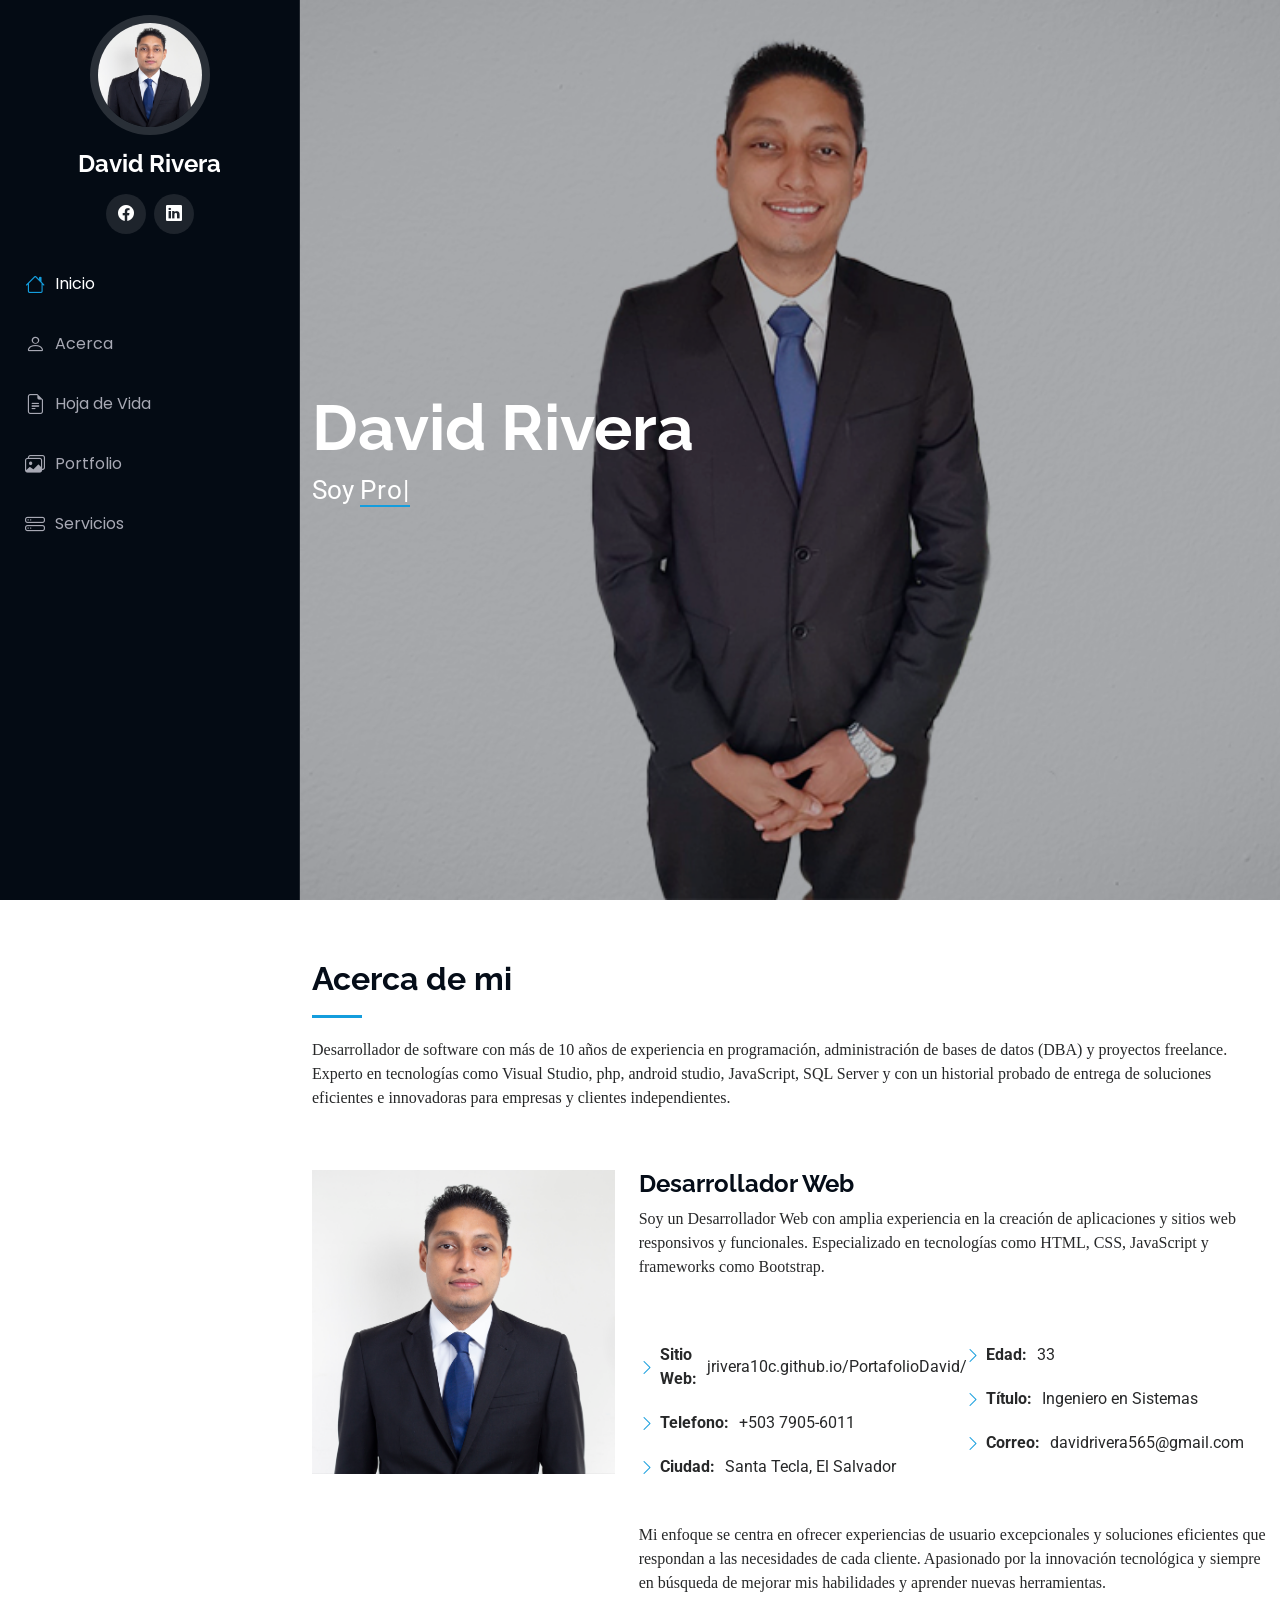
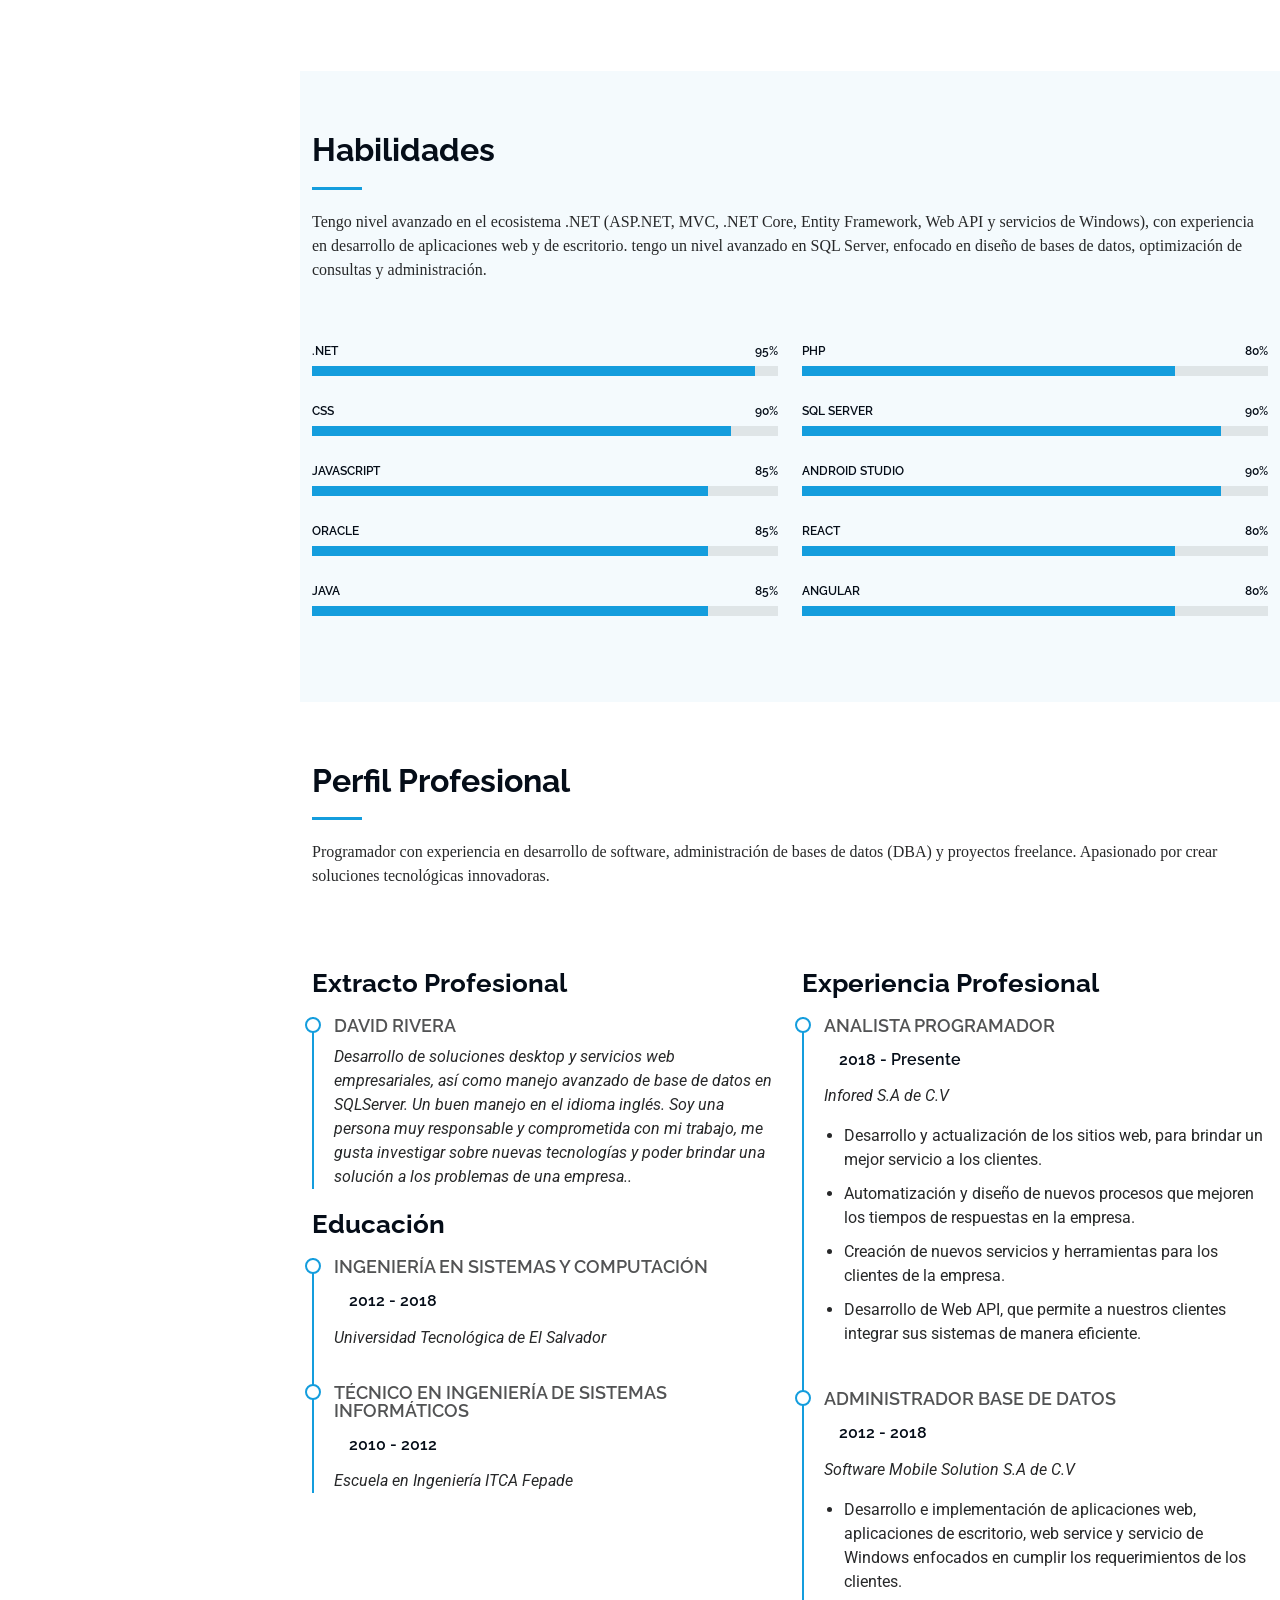
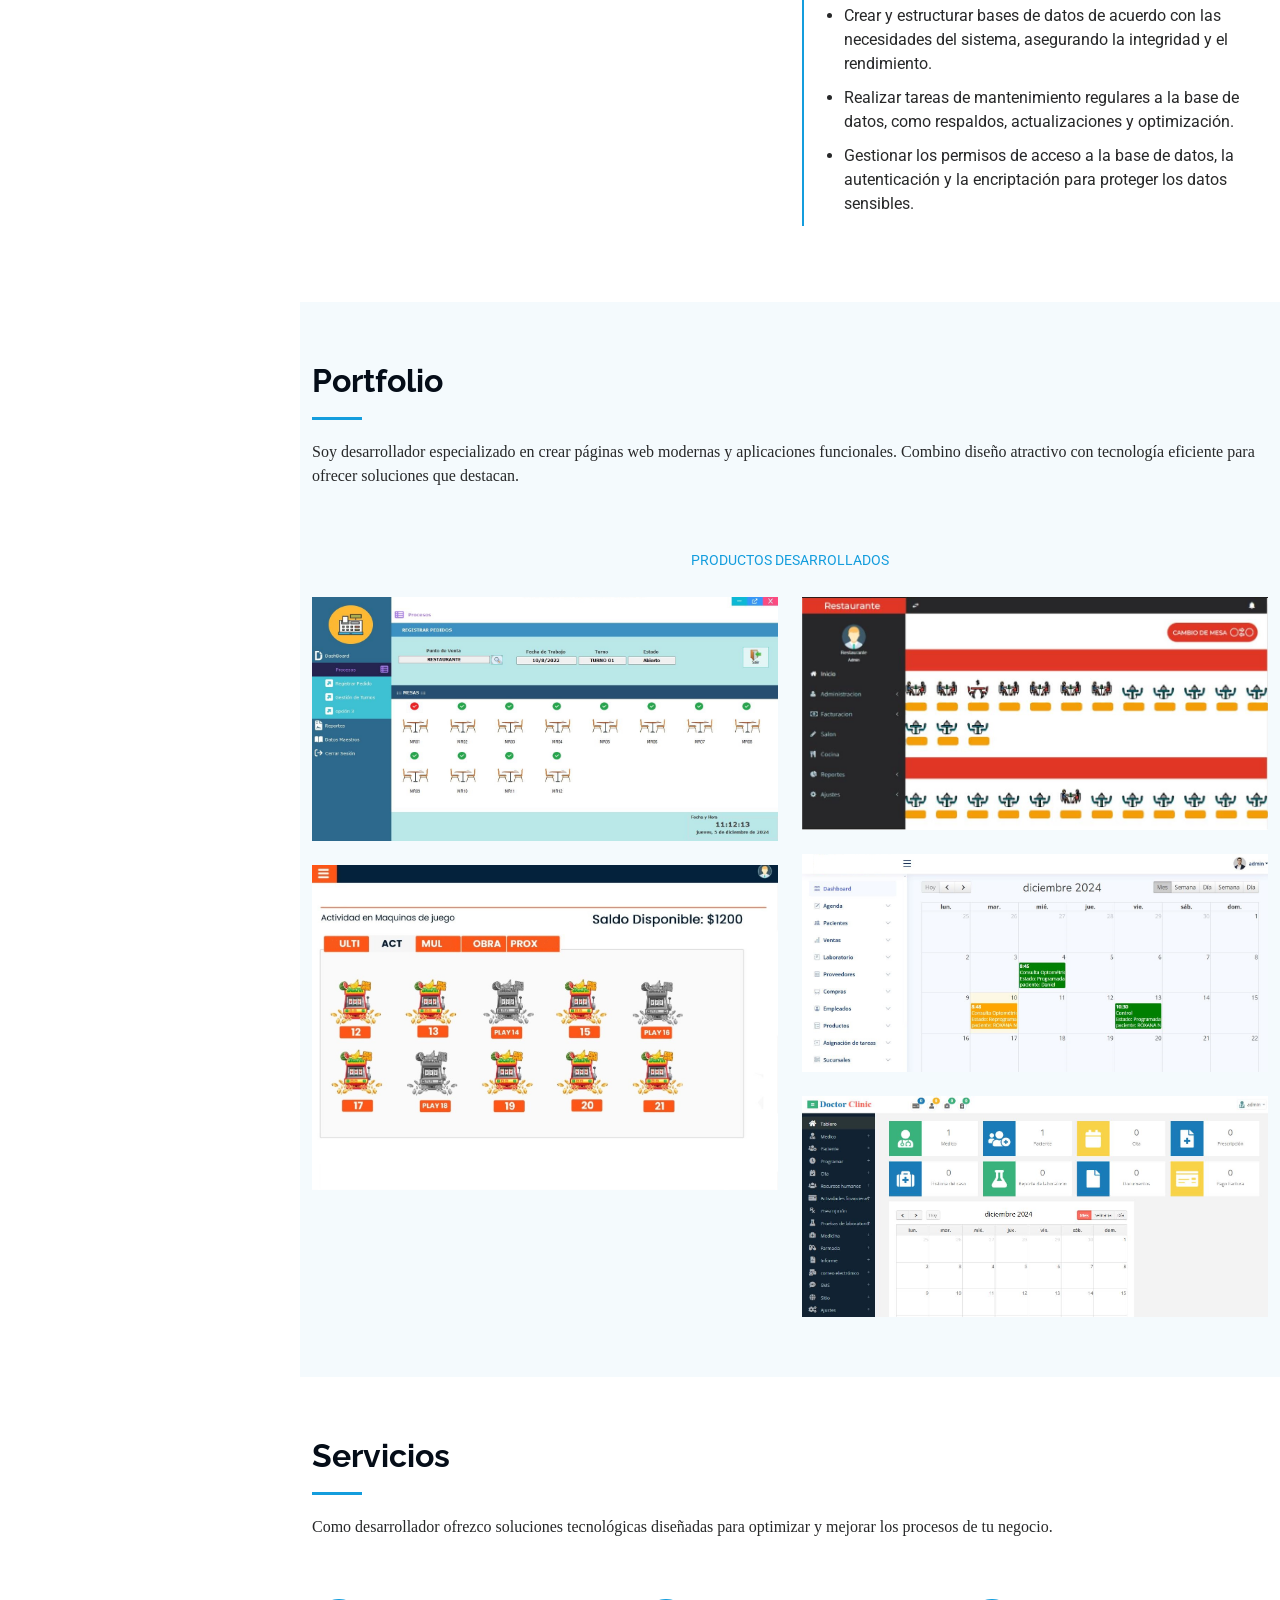
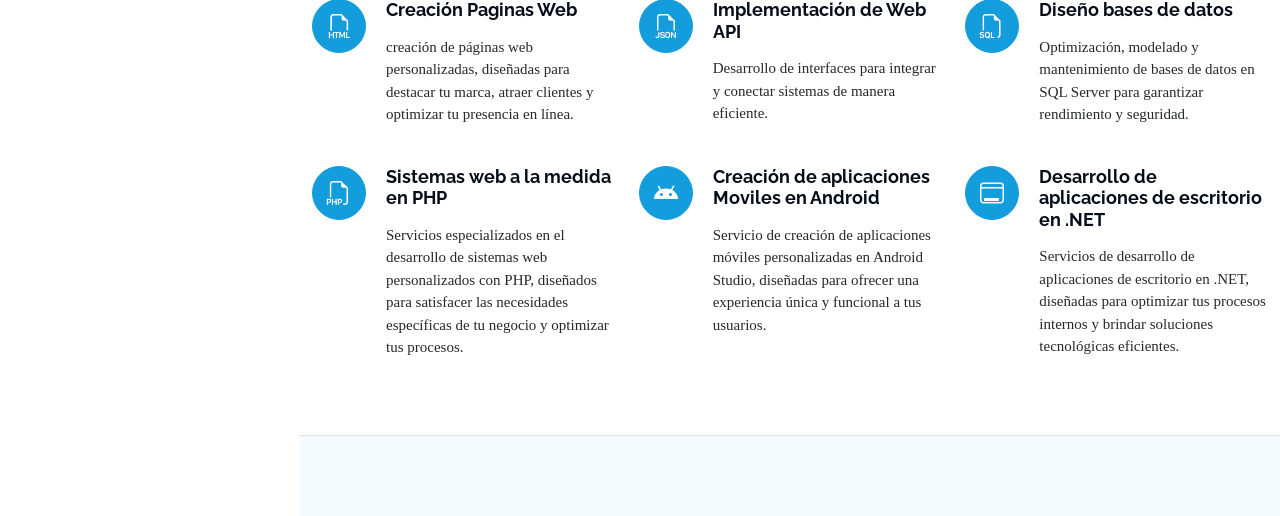
==== commit d33b34e4: "Update index.html" ====
--- a/index.html
+++ b/index.html
@@ -80,7 +80,7 @@
 
       <div class="container" data-aos="fade-up" data-aos-delay="100">
         <h2>David Rivera</h2>
-        <p>Soy <span class="typed" data-typed-items="Programador,DBA,Freelancer Experto">Ingeniero de Software </span><span class="typed-cursor typed-cursor--blink" aria-hidden="true"></span><span class="typed-cursor typed-cursor--blink" aria-hidden="true"></span></p>
+        <p>Soy <span class="typed" data-typed-items="Programador,DBA">Ingeniero de Software </span><span class="typed-cursor typed-cursor--blink" aria-hidden="true"></span><span class="typed-cursor typed-cursor--blink" aria-hidden="true"></span></p>
       </div>
 
     </section><!-- /Hero Section -->
@@ -117,7 +117,7 @@
               </div>
               <div class="col-lg-6">
                 <ul>
-                  <li><i class="bi bi-chevron-right"></i> <strong>Edad:</strong> <span>30</span></li>
+                  <li><i class="bi bi-chevron-right"></i> <strong>Edad:</strong> <span>33</span></li>
                   <li><i class="bi bi-chevron-right"></i> <strong>Título:</strong> <span>Ingeniero en Sistemas</span></li>
                   <li><i class="bi bi-chevron-right"></i> <strong>Correo:</strong> <span>davidrivera565@gmail.com</span></li>
                 
@@ -152,9 +152,9 @@
           <div class="col-lg-6">
 
             <div class="progress">
-              <span class="skill"><span>.Net</span> <i class="val">90%</i></span>
-              <div class="progress-bar-wrap">
-                <div class="progress-bar" role="progressbar" aria-valuenow="90" aria-valuemin="0" aria-valuemax="100"></div>
+              <span class="skill"><span>.Net</span> <i class="val">95%</i></span>
+              <div class="progress-bar-wrap">
+                <div class="progress-bar" role="progressbar" aria-valuenow="95" aria-valuemin="0" aria-valuemax="100"></div>
               </div>
             </div><!-- End Skills Item -->
 
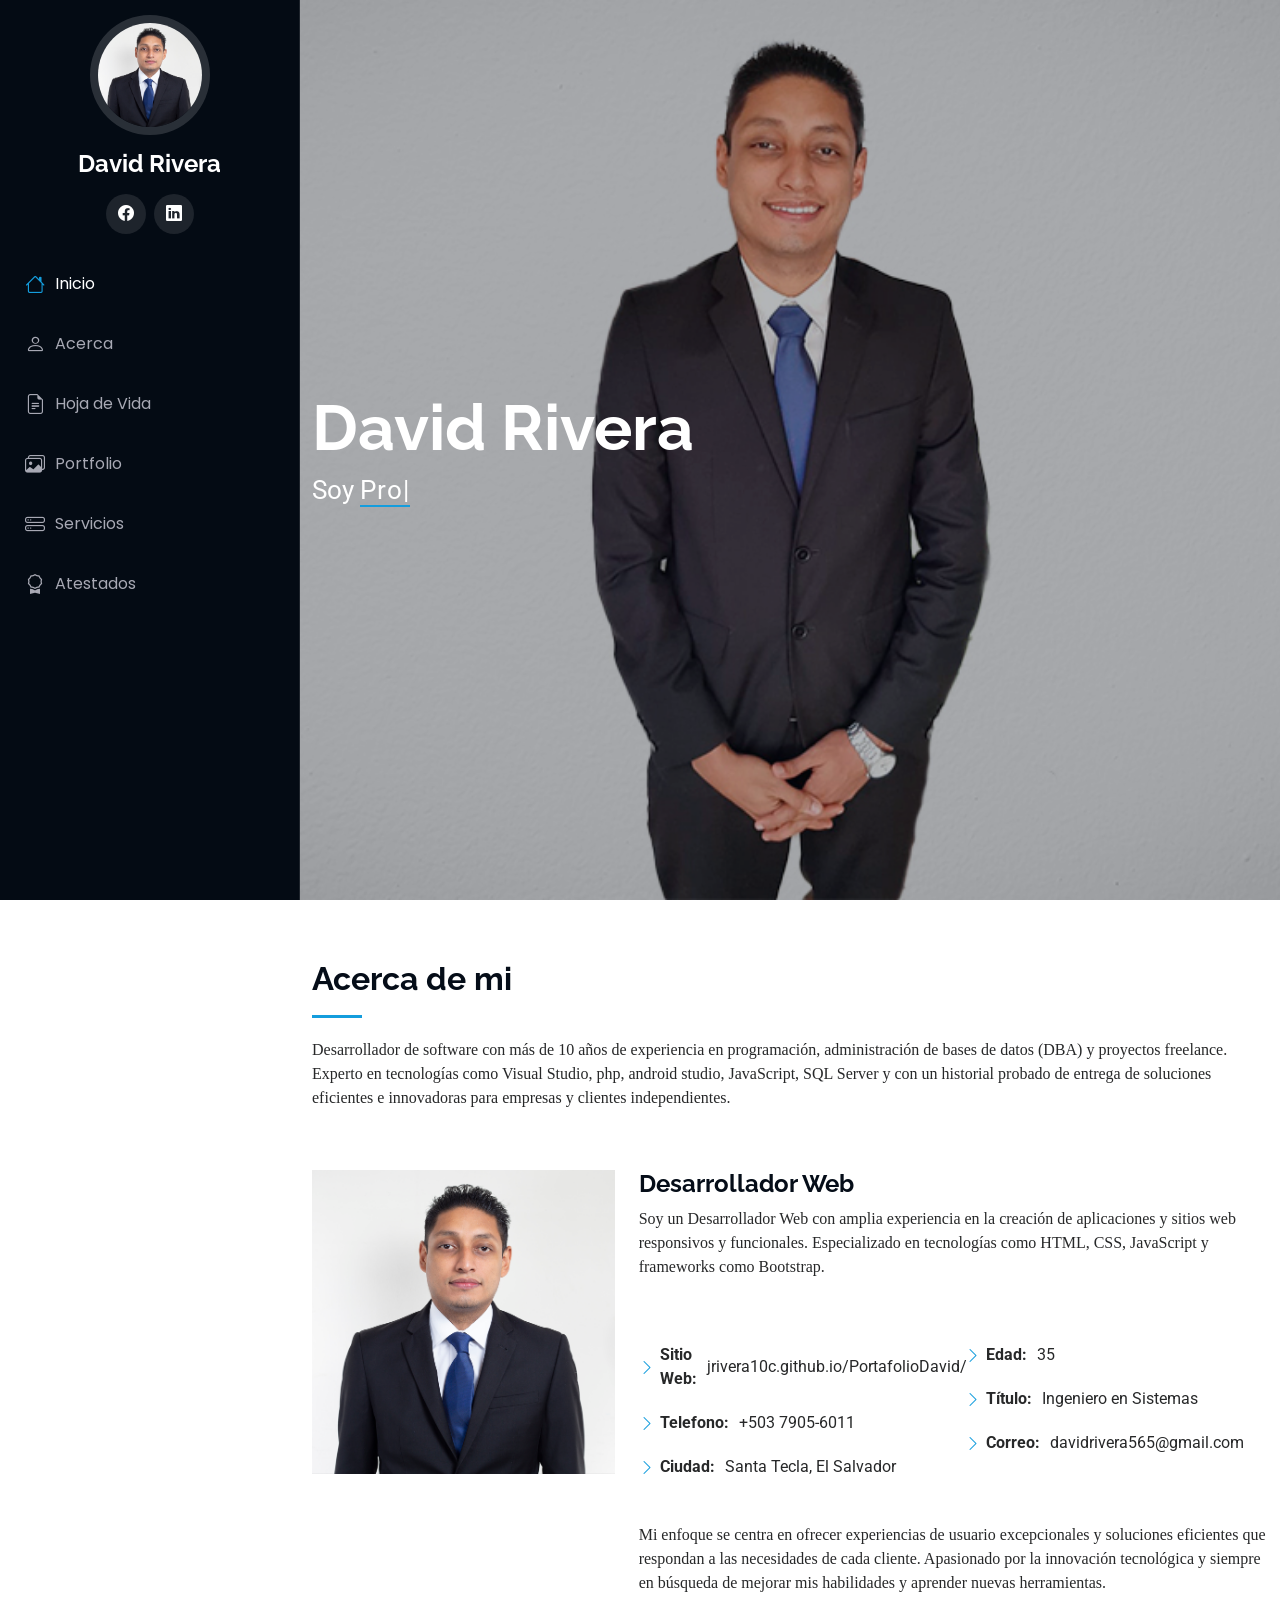
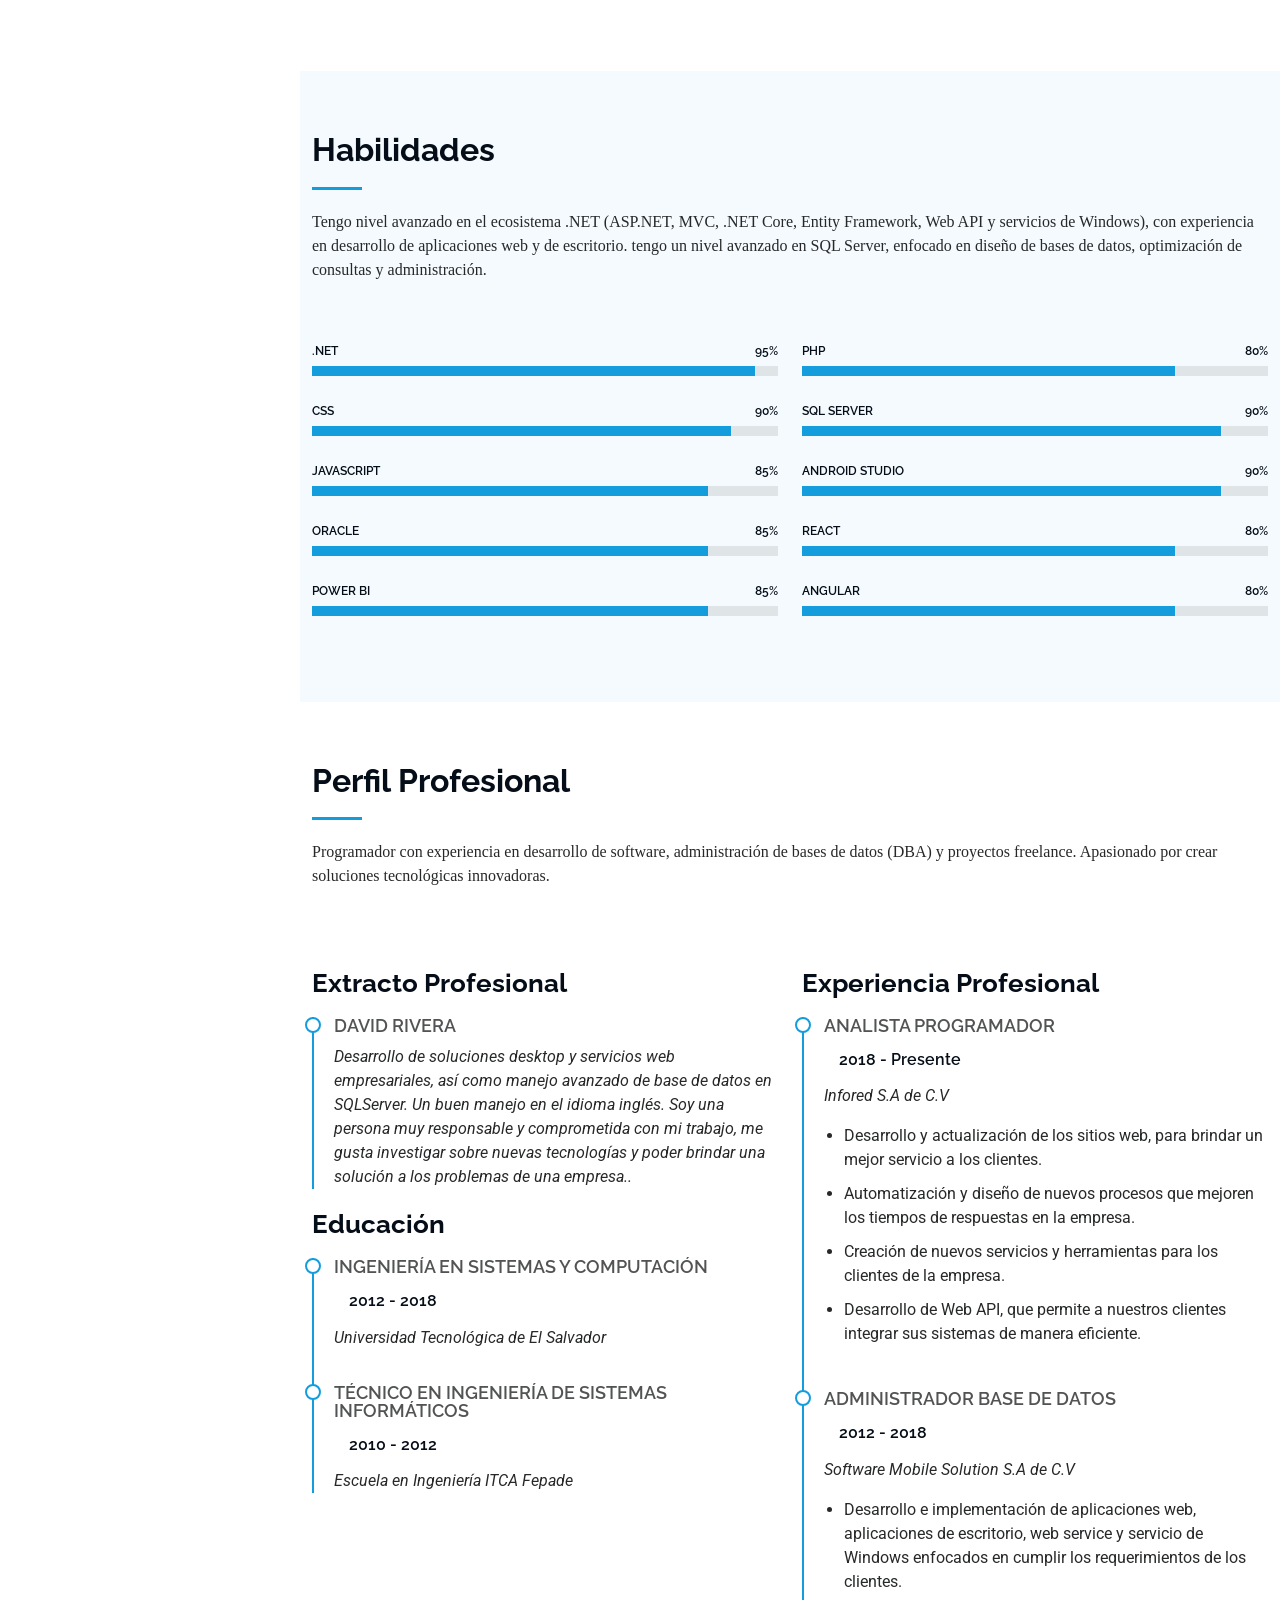
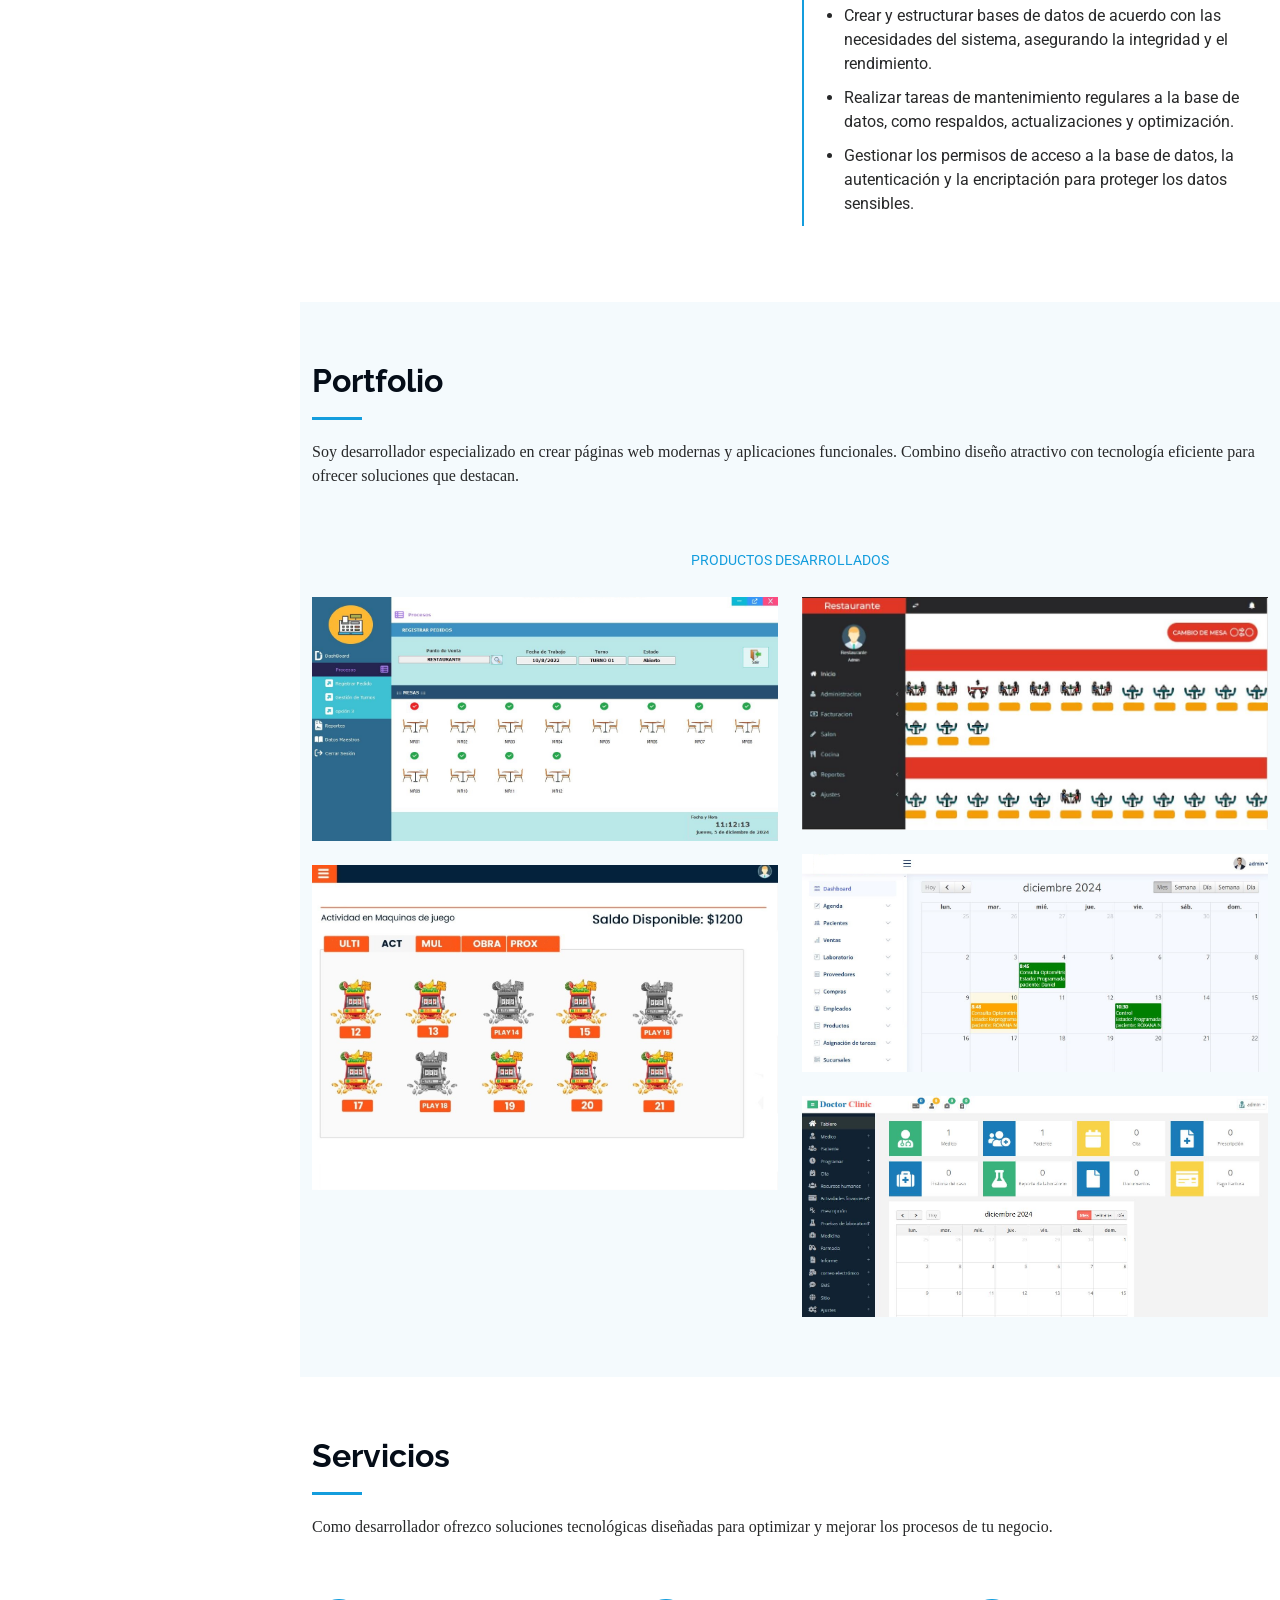
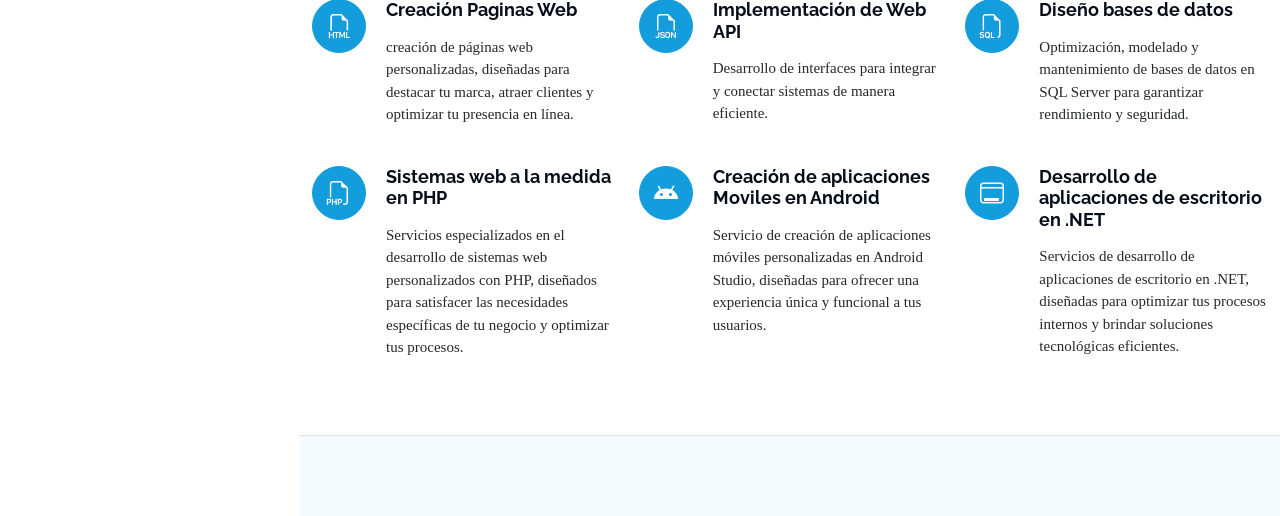
==== commit efbbb465: "Update index.html" ====
--- a/index.html
+++ b/index.html
@@ -1,3 +1,4 @@
+
 <!DOCTYPE html>
 <html lang="en">
 
@@ -57,13 +58,13 @@
 
     <nav id="navmenu" class="navmenu">
       <ul>
-        <li><a href="#hero" class="active"><i class="bi bi-house navicon"></i>Inicio</a></li>
+        <li><a href="#Inicio" class="active"><i class="bi bi-house navicon"></i>Inicio</a></li>
         <li><a href="#about"><i class="bi bi-person navicon"></i> Acerca</a></li>
         <li><a href="#resume"><i class="bi bi-file-earmark-text navicon"></i> Hoja de Vida</a></li>
         <li><a href="#portfolio"><i class="bi bi-images navicon"></i> Portfolio</a></li>
         <li><a href="#services"><i class="bi bi-hdd-stack navicon"></i> Servicios</a></li>
        <!-- <li class="dropdown"><a href="#"><i class="bi bi-menu-button navicon"></i> <span>Dropdown</span> <i class="bi bi-chevron-down toggle-dropdown"></i></a>-->
-      
+      <li><a href="atestados.html"><i class="bi bi-award navicon"></i> Atestados</a></li>
         </li>
 
       </ul>
@@ -74,7 +75,7 @@
   <main class="main">
 
     <!-- Hero Section -->
-    <section id="hero" class="hero section dark-background">
+    <section id="Inicio" class="hero section dark-background">
 
       <img src="assets/img/hero-bg.jpg" alt="" data-aos="fade-in" class="">
 
@@ -117,7 +118,7 @@
               </div>
               <div class="col-lg-6">
                 <ul>
-                  <li><i class="bi bi-chevron-right"></i> <strong>Edad:</strong> <span>33</span></li>
+                  <li><i class="bi bi-chevron-right"></i> <strong>Edad:</strong> <span>35</span></li>
                   <li><i class="bi bi-chevron-right"></i> <strong>Título:</strong> <span>Ingeniero en Sistemas</span></li>
                   <li><i class="bi bi-chevron-right"></i> <strong>Correo:</strong> <span>davidrivera565@gmail.com</span></li>
                 
@@ -181,7 +182,7 @@
             </div><!-- End Skills Item -->
 
  <div class="progress">
-              <span class="skill"><span>Java</span> <i class="val">85%</i></span>
+              <span class="skill"><span>Power BI</span> <i class="val">85%</i></span>
               <div class="progress-bar-wrap">
                 <div class="progress-bar" role="progressbar" aria-valuenow="85" aria-valuemin="0" aria-valuemax="100"></div>
               </div>
@@ -428,7 +429,7 @@
           <div class="col-lg-4 col-md-6 service-item d-flex" data-aos="fade-up" data-aos-delay="100">
             <div class="icon flex-shrink-0"><i class="bi bi-filetype-html"></i></div>
             <div>
-              <h4 class="title"><a href="service-details.html" class="stretched-link">Creación Paginas Web</a></h4>
+              <h4 class="title">Creación Paginas Web</h4>
               <p style="font-family:verdana; font-size:15px;" >creación de páginas web personalizadas, diseñadas para destacar tu marca, atraer clientes y optimizar tu presencia en línea.</p>
             </div>
           </div>
@@ -437,7 +438,7 @@
           <div class="col-lg-4 col-md-6 service-item d-flex" data-aos="fade-up" data-aos-delay="200">
             <div class="icon flex-shrink-0"><i class="bi bi-filetype-json"></i></div>
             <div>
-              <h4 class="title"><a href="service-details.html" class="stretched-link">Implementación de Web API</a></h4>
+              <h4 class="title">Implementación de Web API</h4>
               <p style="font-family:verdana; font-size:15px;"> Desarrollo de interfaces para integrar y conectar sistemas de manera eficiente.</p>
             </div>
           </div><!-- End Service Item -->
@@ -445,7 +446,7 @@
           <div class="col-lg-4 col-md-6 service-item d-flex" data-aos="fade-up" data-aos-delay="300">
             <div class="icon flex-shrink-0"><i class="bi bi-filetype-sql"></i></div>
             <div>
-              <h4 class="title"><a href="service-details.html" class="stretched-link">Diseño bases de datos</a></h4>
+              <h4 class="title">Diseño bases de datos</h4>
               <p style="font-family:verdana; font-size:15px;">Optimización, modelado y mantenimiento de bases de datos en SQL Server para garantizar rendimiento y seguridad.</p>
             </div>
           </div><!-- End Service Item -->
@@ -453,7 +454,7 @@
           <div class="col-lg-4 col-md-6 service-item d-flex" data-aos="fade-up" data-aos-delay="400">
             <div class="icon flex-shrink-0"><i class="bi bi-filetype-php"></i></div>
             <div>
-              <h4 class="title"><a href="service-details.html" class="stretched-link">Sistemas web a la medida en PHP</a></h4>
+              <h4 class="title">Sistemas web a la medida en PHP</h4>
               <p style="font-family:verdana; font-size:15px;">Servicios especializados en el desarrollo de sistemas web personalizados con PHP, diseñados para satisfacer las necesidades específicas de tu negocio y optimizar tus procesos.</p>
             </div>
           </div><!-- End Service Item -->
@@ -461,7 +462,7 @@
           <div class="col-lg-4 col-md-6 service-item d-flex" data-aos="fade-up" data-aos-delay="500">
             <div class="icon flex-shrink-0"><i class="bi bi-android"></i></div>
             <div>
-              <h4 class="title"><a href="service-details.html" class="stretched-link">Creación de aplicaciones Moviles en Android</a></h4>
+              <h4 class="title">Creación de aplicaciones Moviles en Android</h4>
               <p style="font-family:verdana; font-size:15px;">Servicio de creación de aplicaciones móviles personalizadas en Android Studio, diseñadas para ofrecer una experiencia única y funcional a tus usuarios.</p>
             </div>
           </div><!-- End Service Item -->
@@ -469,7 +470,7 @@
           <div class="col-lg-4 col-md-6 service-item d-flex" data-aos="fade-up" data-aos-delay="600">
             <div class="icon flex-shrink-0"><i class="bi bi-window-desktop"></i></div>
             <div>
-              <h4 class="title"><a href="service-details.html" class="stretched-link">Desarrollo de aplicaciones de escritorio en .NET</a></h4>
+              <h4 class="title">Desarrollo de aplicaciones de escritorio en .NET</h4>
               <p style="font-family:verdana; font-size:15px;">Servicios de desarrollo de aplicaciones de escritorio en .NET, diseñadas para optimizar tus procesos internos y brindar soluciones tecnológicas eficientes.</p>
             </div>
           </div><!-- End Service Item -->
